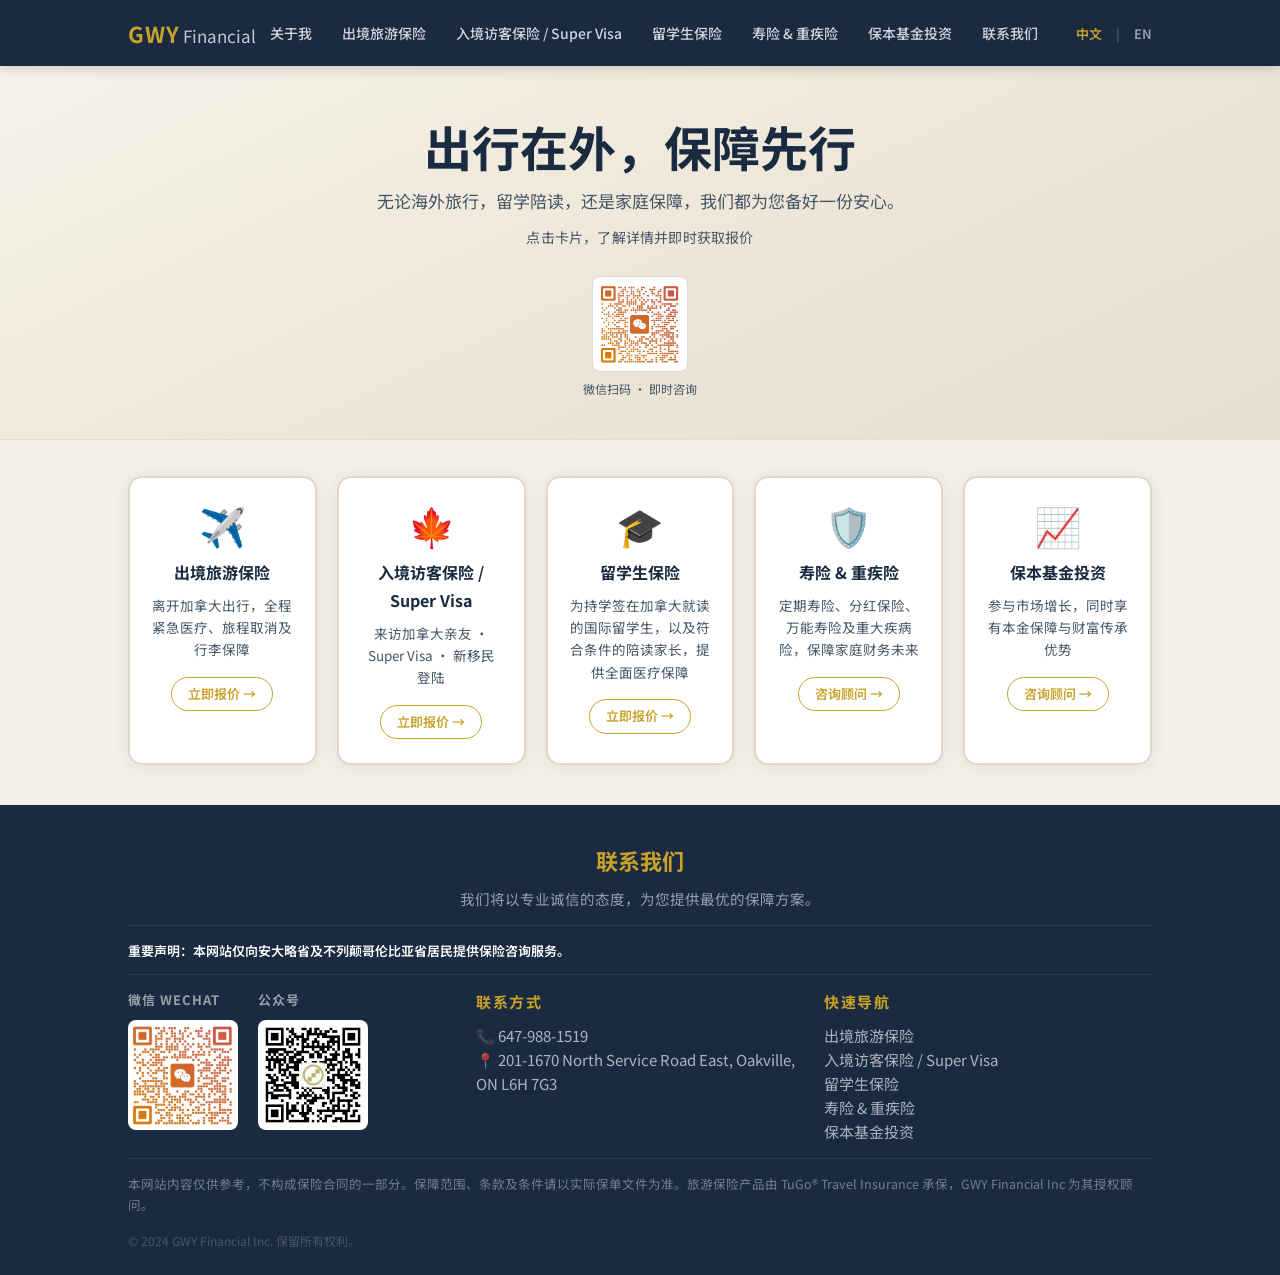
==== index.html @ 711e1bea "首屏联系区移除电话，仅保留微信二维码 Co-Authored-By: Claude Opus 4.8 <noreply@anthropic.com>" ====
<!DOCTYPE html>
<html lang="zh-CN">
<head>
  <meta charset="UTF-8" />
  <meta name="viewport" content="width=device-width, initial-scale=1.0" />
  <title>GWY Financial Inc – 旅游保险 | Travel Insurance</title>
  <meta name="description" content="GWY Financial Inc 为安省及BC省居民提供旅游保险、国际留学生保险及寿险重疾险服务。" />
  <link rel="stylesheet" href="styles.css" />
  <meta name="google-site-verification" content="Ohd4FgPdgi04OuWrJZJlTWRUyqQt8fpjwCcVAbtP_LM" />
  <!-- Open Graph / WeChat share preview -->
  <meta property="og:type" content="website" />
  <meta property="og:url" content="https://gwyfinancial.ca/" />
  <meta property="og:title" content="旅游保险快线 | GWY Financial Inc" />
  <meta property="og:description" content="出境旅游、入境访客、留学生保险、寿险重疾险及保本基金 — 专业服务安省及BC省居民" />
  <meta property="og:image" content="https://gwyfinancial.ca/og-image.png" />
  <meta property="og:image:width" content="1200" />
  <meta property="og:image:height" content="630" />
  <meta name="twitter:card" content="summary_large_image" />
  <link rel="preconnect" href="https://fonts.googleapis.com" />
  <link href="https://fonts.googleapis.com/css2?family=Noto+Sans+SC:wght@300;400;500;700&family=Inter:wght@300;400;500;600;700&display=swap" rel="stylesheet" />
</head>
<body>

<!-- ========== HEADER ========== -->
<header class="site-header">
  <div class="container header-inner">
    <a href="#top" class="logo">
      <span class="logo-gwy">GWY</span><span class="logo-fin"> Financial</span>
    </a>
    <button class="nav-toggle" aria-label="菜单" onclick="toggleNav()">&#9776;</button>
    <nav class="main-nav" id="mainNav">
      <a href="about.html" data-i18n="nav.about">关于我</a>
      <a href="#" onclick="openModal('modal-travel');return false;" data-i18n="nav.outbound">出境旅游保险</a>
      <a href="#" onclick="openModal('modal-inbound');return false;" data-i18n="nav.inbound">入境访客保险 / Super Visa</a>
      <a href="#" onclick="openModal('modal-student');return false;"  data-i18n="nav.student">留学生保险</a>
      <a href="#" onclick="openModal('modal-life');return false;"     data-i18n="nav.life">寿险 &amp; 重疾险</a>
      <a href="#" onclick="openModal('modal-gif');return false;"      data-i18n="nav.gif">保本基金投资</a>
      <a href="#contact-footer" data-i18n="nav.contact">联系我们</a>
    </nav>
    <div class="lang-toggle">
      <button id="btn-zh" class="lang-btn active" onclick="setLang('zh')">中文</button>
      <span class="lang-sep">|</span>
      <button id="btn-en" class="lang-btn"        onclick="setLang('en')">EN</button>
    </div>
  </div>
</header>

<!-- ========== HERO ========== -->
<section class="hero" id="top">
  <div class="container hero-content">
    <h1 data-i18n="hero.h1">出行在外，保障先行</h1>
    <p class="hero-sub" data-i18n="hero.sub">无论海外旅行，留学陪读，还是家庭保障，我们都为您备好一份安心。</p>
    <p class="hero-hint" data-i18n="products.sub">点击卡片，了解详情并即时获取报价</p>
    <div class="hero-contact">
      <div class="hero-qr">
        <img src="wechat-qr.png" alt="微信二维码" />
        <span class="hero-qr-cap">微信扫码 · 即时咨询</span>
      </div>
    </div>
  </div>
</section>

<!-- ========== PRODUCT CARDS ========== -->
<section class="section products-grid-section" id="products">
  <div class="container">
    <div class="product-cards-grid">

      <div class="product-tile" onclick="openModal('modal-travel'); setTab('travel','out');">
        <div class="tile-icon">✈️</div>
        <h3 data-i18n="tile.out.h">出境旅游保险</h3>
        <p data-i18n="tile.out.p">离开加拿大出行，全程紧急医疗、旅程取消及行李保障</p>
        <span class="tile-cta" data-i18n="tile.cta">立即报价 →</span>
      </div>

      <div class="product-tile" onclick="openModal('modal-inbound');">
        <div class="tile-icon">🍁</div>
        <h3 data-i18n="tile.in.h">入境访客保险 / Super Visa</h3>
        <p data-i18n="tile.in.p">来访加拿大亲友 · Super Visa · 新移民登陆</p>
        <span class="tile-cta" data-i18n="tile.cta">立即报价 →</span>
      </div>

      <div class="product-tile" onclick="openModal('modal-student'); setTab('student','sp');">
        <div class="tile-icon">🎓</div>
        <h3 data-i18n="tile.student.h">留学生保险</h3>
        <p data-i18n="tile.student.p">为持学签在加拿大就读的国际留学生，以及符合条件的陪读家长，提供全面医疗保障</p>
        <span class="tile-cta" data-i18n="tile.cta">立即报价 →</span>
      </div>

      <div class="product-tile" onclick="openModal('modal-life');">
        <div class="tile-icon">🛡️</div>
        <h3 data-i18n="tile.life.h">寿险 &amp; 重疾险</h3>
        <p data-i18n="tile.life.p">定期寿险、分红保险、万能寿险及重大疾病险，保障家庭财务未来</p>
        <span class="tile-cta" data-i18n="tile.life.cta">咨询顾问 →</span>
      </div>

      <div class="product-tile" onclick="openModal('modal-gif');">
        <div class="tile-icon">📈</div>
        <h3 data-i18n="tile.gif.h">保本基金投资</h3>
        <p data-i18n="tile.gif.p">参与市场增长，同时享有本金保障与财富传承优势</p>
        <span class="tile-cta" data-i18n="tile.life.cta">咨询顾问 →</span>
      </div>


    </div>
  </div>
</section>

<!-- ========== FOOTER ========== -->
<footer class="site-footer" id="contact-footer">
  <div class="container footer-inner">
    <div class="footer-advisor">
      <h3 data-i18n="footer.adv.h3">请联系您的顾问 | Contact Your Advisor</h3>
      <p data-i18n="footer.adv.p">我们将以专业诚信的态度，为您提供最优的保障方案。</p>
    </div>
    <p class="footer-disclaimer-highlight" data-i18n="footer.disclaimer">重要声明：本网站仅向安大略省及不列颠哥伦比亚省居民提供保险咨询服务。</p>
    <div class="footer-grid">
      <div class="footer-col">
        <div class="qr-row">
          <div class="qr-item">
            <h4 data-i18n="footer.wechat">微信 WeChat</h4>
            <img src="wechat-qr.png" alt="微信二维码" class="qr-img" />
          </div>
          <div class="qr-item">
            <h4>公众号</h4>
            <img src="official-qr.png" alt="公众号二维码" class="qr-img" />
          </div>
        </div>
      </div>
      <div class="footer-col">
        <h4 data-i18n="footer.ct.h4">联系方式</h4>
        <p>📞 <a href="tel:6479881519">647-988-1519</a></p>
        <p>📍 201-1670 North Service Road East, Oakville, ON L6H 7G3</p>
      </div>
      <div class="footer-col">
        <h4 data-i18n="footer.nav.h4">快速导航</h4>
        <p><a href="#" onclick="openModal('modal-travel');return false;" data-i18n="nav.outbound">出境旅游保险</a></p>
        <p><a href="#" onclick="openModal('modal-inbound');return false;" data-i18n="nav.inbound">入境访客保险 / Super Visa</a></p>
        <p><a href="#" onclick="openModal('modal-student');return false;" data-i18n="nav.student">留学生保险</a></p>
        <p><a href="#" onclick="openModal('modal-life');return false;" data-i18n="nav.life">寿险 &amp; 重疾险</a></p>
        <p><a href="#" onclick="openModal('modal-gif');return false;" data-i18n="tile.gif.h">保本基金投资</a></p>
      </div>
    </div>
    <div class="footer-legal">
      <p data-i18n="footer.legal"></p>
      <p style="margin-top:14px;font-size:12px;opacity:.5" data-i18n="footer.copy">© 2024 GWY Financial Inc. 保留所有权利。</p>
    </div>
  </div>
</footer>

<!-- ========================================================
     MODALS
     ======================================================== -->

<!-- MODAL OVERLAY -->
<div class="modal-overlay" id="modalOverlay" onclick="closeModal()"></div>

<!-- ── MODAL 1: 旅游保险 ── -->
<div class="modal" id="modal-travel" role="dialog" aria-modal="true">
  <div class="modal-header">
    <h2>✈️ <span data-i18n="nav.outbound">出境旅游保险</span></h2>
    <button class="modal-close" onclick="closeModal()" aria-label="关闭">✕</button>
  </div>
  <div class="modal-body">
    <p data-i18n="travel.out.p">适合居住在安省或BC省、前往海外旅行的居民，涵盖紧急医疗、旅程取消/中断、行李丢失等保障。</p>
    <ul class="feature-list">
      <li data-i18n="travel.out.f1">✅ 紧急医疗及住院保障</li>
      <li data-i18n="travel.out.f2">✅ 旅程取消 / 中断赔偿</li>
      <li data-i18n="travel.out.f3">✅ 行李及随身物品保障</li>
      <li data-i18n="travel.out.f4">✅ 24小时紧急援助热线</li>
    </ul>
    <div class="modal-cta-box">
      <a href="https://shop.tugo.com/store/EXC829" target="_blank" rel="noopener" class="btn btn-primary btn-lg" data-i18n="tugo.widget.quote">立即在线报价 / Get a Quote</a>
      <p class="cta-note" data-i18n="cta.note">由 TuGo Travel Insurance 提供 · 在线购买后，保单即时发送至您的邮箱</p>
    </div>

    <!-- Claims info -->
    <details class="modal-details">
      <summary data-i18n="claims.h3">📋 如何办理理赔</summary>
      <div class="steps">
        <div class="step"><div class="step-num">1</div><div><strong data-i18n="claims.s1.t">紧急情况先就医</strong><p data-i18n="claims.s1.p">若发生医疗紧急状况，请先就医，同时尽快拨打 TuGo 24小时援助热线。</p></div></div>
        <div class="step"><div class="step-num">2</div><div><strong data-i18n="claims.s2.t">联系 TuGo 援助热线</strong><p data-i18n="claims.s2.p">北美免费：<strong>1-800-387-4357</strong> &nbsp;|&nbsp; 国际直拨：<strong>+1-416-340-0049</strong></p></div></div>
        <div class="step"><div class="step-num">3</div><div><strong data-i18n="claims.s3.t">提交理赔申请</strong><p data-i18n="claims.s3.p">登录 <a href="https://www.tugo.com/claims" target="_blank" rel="noopener">tugo.com/claims</a> 提交理赔材料。</p></div></div>
      </div>
    </details>

    <details class="modal-details">
      <summary data-i18n="faq.h3">❓ 常见问题</summary>
      <div class="faq-list">
        <details><summary data-i18n="faq.q1">保险覆盖哪些国家/地区？</summary><p data-i18n="faq.a1"></p></details>
        <details><summary data-i18n="faq.q2">已有既往症是否可以投保？</summary><p data-i18n="faq.a2"></p></details>
        <details><summary data-i18n="faq.q3">购买后可以修改出行日期吗？</summary><p data-i18n="faq.a3"></p></details>
        <details><summary data-i18n="faq.q5">我是安省或BC省以外的省份居民，可以购买吗？</summary><p data-i18n="faq.a5"></p></details>
      </div>
    </details>
  </div>
</div>

<!-- ── MODAL 1b: 入境访客 / Super Visa ── -->
<div class="modal" id="modal-inbound" role="dialog" aria-modal="true">
  <div class="modal-header">
    <h2>🍁 <span data-i18n="modal.inbound.title">入境访客保险</span></h2>
    <button class="modal-close" onclick="closeModal()" aria-label="关闭">✕</button>
  </div>
  <div class="modal-body">
    <ul class="feature-list">
      <li data-i18n="travel.in.f1">✅ 紧急医疗及住院保障</li>
      <li data-i18n="travel.in.f2">✅ 等待期内新移民医疗保障</li>
      <li data-i18n="travel.in.f3">✅ 可按日计费，灵活选择保障天数</li>
      <li data-i18n="travel.in.f4">✅ 24小时中英文紧急援助</li>
      <li data-i18n="travel.in.f6">✅ Super Visa 保额可达 $100,000+</li>
    </ul>
    <div class="modal-cta-box">
      <a href="https://shop.tugo.com/store/EXC829" target="_blank" rel="noopener" class="btn btn-primary btn-lg" data-i18n="tugo.widget.quote">立即在线报价 / Get a Quote</a>
      <p class="cta-note" data-i18n="cta.note">由 TuGo Travel Insurance 提供 · 在线购买后，保单即时发送至您的邮箱</p>
    </div>

    <details class="modal-details">
      <summary data-i18n="claims.h3">📋 如何办理理赔</summary>
      <div class="steps">
        <div class="step"><div class="step-num">1</div><div><strong data-i18n="claims.s1.t">紧急情况先就医</strong><p data-i18n="claims.s1.p">若发生医疗紧急状况，请先就医，同时尽快拨打 TuGo 24小时援助热线。</p></div></div>
        <div class="step"><div class="step-num">2</div><div><strong data-i18n="claims.s2.t">联系 TuGo 援助热线</strong><p data-i18n="claims.s2.p">北美免费：<strong>1-800-387-4357</strong> &nbsp;|&nbsp; 国际直拨：<strong>+1-416-340-0049</strong></p></div></div>
        <div class="step"><div class="step-num">3</div><div><strong data-i18n="claims.s3.t">提交理赔申请</strong><p data-i18n="claims.s3.p">登录 <a href="https://www.tugo.com/claims" target="_blank" rel="noopener">tugo.com/claims</a> 提交理赔材料。</p></div></div>
      </div>
    </details>

    <details class="modal-details">
      <summary data-i18n="faq.h3">❓ 常见问题</summary>
      <div class="faq-list">
        <details><summary data-i18n="inbound.faq.q1">Super Visa 保险有哪些硬性要求？</summary><p data-i18n="inbound.faq.a1"></p></details>
        <details><summary data-i18n="inbound.faq.q2">Super Visa 保险可以退款吗？</summary><p data-i18n="inbound.faq.a2"></p></details>
        <details><summary data-i18n="inbound.faq.q3">父母/祖父母回国后保单还有效吗？</summary><p data-i18n="inbound.faq.a3"></p></details>
        <details><summary data-i18n="inbound.faq.q4">访客提前回国，保费能退吗？</summary><p data-i18n="inbound.faq.a4">可以申请退费。如果保障期间内没有发生任何理赔，提供回国登机牌，即可申请退还未使用天数对应的保费，扣除 $25 手续费。</p></details>
      </div>
    </details>
  </div>
</div>

<!-- ── MODAL 2: 留学生保险 ── -->
<div class="modal" id="modal-student" role="dialog" aria-modal="true">
  <div class="modal-header">
    <h2 data-i18n="student.h2">🎓 留学生 &amp; 陪读家长保险</h2>
    <button class="modal-close" onclick="closeModal()" aria-label="关闭">✕</button>
  </div>
  <div class="modal-body">
    <div class="tab-bar">
      <button class="tab-btn active" id="tab-student-sp" onclick="setTab('student','sp')">
        <span data-i18n="student.tab.s">👩‍🎓 留学生保险</span>
      </button>
      <button class="tab-btn" id="tab-student-pp" onclick="setTab('student','pp')">
        <span data-i18n="student.tab.p">👨‍👩‍👧 陪读家长保险</span>
      </button>
    </div>

    <!-- Student -->
    <div class="tab-panel" id="student-sp">
      <p data-i18n="student.s.p">专为持学签在加拿大就读的留学生设计，在省级健康保险不覆盖或等待期间提供全面医疗保障。</p>
      <ul class="feature-list">
        <li data-i18n="student.s.f1">✅ 门诊 / 住院紧急医疗</li>
        <li data-i18n="student.s.f2">✅ 处方药物保障</li>
        <li data-i18n="student.s.f3">✅ 牙科急症保障</li>
        <li data-i18n="student.s.f4">✅ 视力检查</li>
        <li data-i18n="student.s.f5">✅ 心理健康咨询</li>
        <li data-i18n="student.s.f6">✅ 紧急医疗转运及遣返</li>
      </ul>
      <div class="modal-cta-box">
        <a href="https://shop.tugo.com/store/EXC829" target="_blank" rel="noopener" class="btn btn-primary btn-lg" data-i18n="tugo.widget.quote">立即在线报价 / Get a Quote</a>
        <p class="cta-note" data-i18n="cta.note">由 TuGo Travel Insurance 提供 · 保单即时发送至邮箱</p>
      </div>
    </div>

    <!-- Parent -->
    <div class="tab-panel hidden" id="student-pp">
      <p style="font-size:14px;color:var(--text-mid);margin-bottom:16px;" data-i18n="pp.intro">留学生父母来加拿大陪读，可以作为 <strong>Family Member（家庭成员）</strong>购买 TuGo 留学生保险，享受优惠价格。需满足以下条件：</p>

      <div class="condition-list">
        <div class="condition-item">
          <div class="condition-num">1</div>
          <div>
            <strong data-i18n="pp.c1.t">留学生本人须符合 TuGo 国际学生保险资格</strong>
            <p data-i18n="pp.c1.p">在加拿大全职或兼职就读，已投保或符合投保 TuGo 留学生保险资格</p>
          </div>
        </div>
        <div class="condition-item">
          <div class="condition-num">2</div>
          <div>
            <strong data-i18n="pp.c2.t">属于留学生的直系家庭成员</strong>
            <p data-i18n="pp.c2.p">父母可作为家庭成员投保</p>
          </div>
        </div>
        <div class="condition-item">
          <div class="condition-num">3</div>
          <div>
            <strong data-i18n="pp.c3.t">与留学生在加拿大共同居住</strong>
            <p data-i18n="pp.c3.p">须与留学生居住在同一地址、保障期间相同。如仅为短期探望，建议购买入境访客保险</p>
          </div>
        </div>
        <div class="condition-item">
          <div class="condition-num">4</div>
          <div>
            <strong data-i18n="pp.c4.t">年龄须在 15天 至 59岁 之间</strong>
            <p data-i18n="pp.c4.p">60岁及以上的家长，建议购买入境访客保险</p>
          </div>
        </div>
        <div class="condition-item">
          <div class="condition-num">5</div>
          <div>
            <strong data-i18n="pp.c5.t">满足基本健康要求</strong>
            <p data-i18n="pp.c5.p">不能在医生建议不宜旅行的情况下入境；未被诊断为绝症；未接受或被建议接受姑息治疗</p>
          </div>
        </div>
      </div>

      <div class="modal-cta-box">
        <a href="https://shop.tugo.com/store/EXC829" target="_blank" rel="noopener" class="btn btn-primary btn-lg" data-i18n="tugo.widget.quote">立即在线报价 / Get a Quote</a>
        <p class="cta-note" data-i18n="cta.note">由 TuGo Travel Insurance 提供 · 在线购买后，保单即时发送至您的邮箱</p>
      </div>
    </div>

    <details class="modal-details">
      <summary data-i18n="claims.h3">📋 如何办理理赔</summary>
      <div class="steps">
        <div class="step"><div class="step-num">1</div><div><strong data-i18n="claims.s1.t">紧急情况先就医</strong><p data-i18n="claims.s1.p">若发生医疗紧急状况，请先就医，同时尽快拨打 TuGo 24小时援助热线。</p></div></div>
        <div class="step"><div class="step-num">2</div><div><strong data-i18n="claims.s2.t">联系 TuGo 援助热线</strong><p data-i18n="claims.s2.p">北美免费：<strong>1-800-387-4357</strong> &nbsp;|&nbsp; 国际直拨：<strong>+1-416-340-0049</strong></p></div></div>
        <div class="step"><div class="step-num">3</div><div><strong data-i18n="claims.s3.t">提交理赔申请</strong><p data-i18n="claims.s3.p">登录 <a href="https://www.tugo.com/claims" target="_blank" rel="noopener">tugo.com/claims</a> 提交理赔材料。</p></div></div>
      </div>
    </details>

    <details class="modal-details">
      <summary data-i18n="faq.h3">❓ 常见问题</summary>
      <div class="faq-list">
        <details><summary data-i18n="sfaq.q1">留学生是否必须购买额外医疗保险？</summary><p data-i18n="sfaq.a1"></p></details>
        <details><summary data-i18n="sfaq.q3">陪读家长回国后保单还有效吗？</summary><p data-i18n="sfaq.a3"></p></details>
        <details><summary data-i18n="sfaq.q4">保险可以中途取消并退款吗？</summary><p data-i18n="sfaq.a4"></p></details>
      </div>
    </details>
  </div>
</div>

<!-- ── MODAL 3: 寿险 & 重疾险 ── -->
<div class="modal" id="modal-life" role="dialog" aria-modal="true">
  <div class="modal-header">
    <h2 data-i18n="life.h2">🛡️ 寿险 &amp; 重疾险</h2>
    <button class="modal-close" onclick="closeModal()" aria-label="关闭">✕</button>
  </div>
  <div class="modal-body">
    <p style="margin-bottom:20px" data-i18n="life.sub">代理多家顶级保险公司，为您和家人，为企业主构建长期财务安全网。</p>

    <div class="life-cards-grid">
      <div class="life-mini-card">
        <div class="life-card-icon">🏠</div>
        <h4>🏠 Term | 定期寿险</h4>
        <p data-i18n="life.term.desc">若投保人在指定期限内（10年、20年等）身故，受益人获得免税赔偿金。</p>
        <ul style="margin-top:8px;padding-left:0;list-style:none;">
          <li data-i18n="life.term.l1">✅ 保费低，保额大</li>
          <li data-i18n="life.term.l2">✅ 投保年龄 18–85 岁，最高保障至 85 岁</li>
          <li data-i18n="life.term.l3">✅ 可在一定年限内免体检转换为终身保险</li>
          <li data-i18n="life.term.l4">ℹ️ 不适合做遗产规划工具</li>
        </ul>
      </div>
      <div class="life-mini-card">
        <div class="life-card-icon">🌱</div>
        <h4>🌱 Participating Whole Life | 分红保险</h4>
        <p data-i18n="life.par.desc">集终身保障、免税退休金和财富传承于一体，是家庭资产配置中的重要防御性资产。</p>
        <ul style="margin-top:8px;padding-left:0;list-style:none;">
          <li data-i18n="life.par.l1">✅ 免税复利稳健积累财富</li>
          <li data-i18n="life.par.l2">✅ 隔离债权人追讨</li>
          <li data-i18n="life.par.l3">✅ 免遗产认证，直接传承受益人</li>
          <li data-i18n="life.par.l5">✅ 可抵押银行贷款</li>
          <li data-i18n="life.par.l6">✅ 遗产规划的重要工具</li>
        </ul>
      </div>
      <div class="life-mini-card">
        <div class="life-card-icon">💡</div>
        <h4>💡 Universal Life | 万能寿险</h4>
        <p data-i18n="life.ul.desc">终身保险 + 投资账户，灵活调整。可在一定额度内选购保单内置的基金投资，获得长期免税增长，也可以只买保险不投资。</p>
        <ul style="margin-top:8px;padding-left:0;list-style:none;">
          <li data-i18n="life.ul.l1">✅ 终身寿险保障</li>
          <li data-i18n="life.ul.l2">✅ 保单内置基金，免税长期增长</li>
          <li data-i18n="life.ul.l4">✅ 遗产规划的重要工具</li>
        </ul>
      </div>
      <div class="life-mini-card">
        <div class="life-card-icon">❤️‍🩹</div>
        <h4>❤️‍🩹 Critical Illness | 重大疾病险</h4>
        <p data-i18n="life.ci.desc">早期赔付 + 全额赔付，为健康筑起财务防线。为癌症、中风、心脏病、心脏搭桥等 25+ 种重大疾病提供财务保障，一旦确诊即可获得免税理赔金。</p>
        <ul style="margin-top:8px;padding-left:0;list-style:none;">
          <li data-i18n="life.ci.l1">✅ 理赔金一次性免税发放，资金用途不受限制</li>
          <li data-i18n="life.ci.l2">✅ Best Doctors® 最佳医生服务，免费提供第二医学意见</li>
          <li data-i18n="life.ci.l4">✅ 可选有条件退还保费条款（ROP）</li>
        </ul>
      </div>
    </div>


    <!-- Contact Form -->
    <details class="modal-details" open>
      <summary data-i18n="form.h3">📩 留下联系方式，顾问尽快回复</summary>
      <form id="lifeForm" onsubmit="submitForm(event)" style="margin-top:16px">
        <div class="form-grid">
          <div class="form-group">
            <label data-i18n="form.name.l">姓名 <span class="req">*</span></label>
            <input type="text" name="name" required data-i18n-ph="ph.name" placeholder="您的姓名" />
          </div>
          <div class="form-group">
            <label data-i18n="form.phone.l">电话 <span class="req">*</span></label>
            <input type="tel" name="phone" required data-i18n-ph="ph.phone" placeholder="647-xxx-xxxx" />
          </div>
          <div class="form-group">
            <label data-i18n="form.email.l">电子邮箱</label>
            <input type="email" name="email" data-i18n-ph="ph.email" placeholder="your@email.com" />
          </div>
          <div class="form-group">
            <label data-i18n="form.prov.l">所在省份 <span class="req">*</span></label>
            <select name="province" required>
              <option value="" data-i18n="form.prov.ph">请选择</option>
              <option value="ON">安大略省（Ontario）</option>
              <option value="BC">不列颠哥伦比亚省（BC）</option>
            </select>
          </div>
        </div>
        <div class="form-group full-width" style="margin-bottom:16px">
          <label data-i18n="form.int.l">感兴趣的产品</label>
          <div class="checkbox-group">
            <label><input type="checkbox" name="interest" value="term-life" /><span data-i18n="form.int.1">定期寿险</span></label>
            <label><input type="checkbox" name="interest" value="par-life" /><span data-i18n="form.int.par">分红保险</span></label>
            <label><input type="checkbox" name="interest" value="whole-life" /><span data-i18n="form.int.ul">万能寿险</span></label>
            <label><input type="checkbox" name="interest" value="ci" /><span data-i18n="form.int.3">重大疾病险</span></label>
            <label><input type="checkbox" name="interest" value="other" /><span data-i18n="form.int.4">其他</span></label>
          </div>
        </div>
        <div class="form-group full-width" style="margin-bottom:16px">
          <label data-i18n="form.msg.l">留言（可选）</label>
          <textarea name="message" rows="3" placeholder="您的问题或需求..."></textarea>
        </div>
        <div class="form-group full-width" style="margin-bottom:20px">
          <label class="checkbox-label">
            <input type="checkbox" name="consent" required />
            <span data-i18n="form.consent">我同意 GWY Financial Inc 的顾问通过电话或邮件联系我，以提供保险咨询服务。</span>
          </label>
        </div>
        <button type="submit" class="btn btn-primary btn-lg" data-i18n="form.submit">提交咨询请求</button>
        <div id="formSuccess" class="form-success hidden" data-i18n="form.success"></div>
        <div id="formError" class="form-error hidden"><span data-i18n="form.error">❌ 提交失败，请直接发送邮件至</span> <a href="mailto:gwyfinancial@gmail.com">gwyfinancial@gmail.com</a></div>
      </form>
    </details>
  </div>
</div>

<!-- ── MODAL 4: 保本基金投资 ── -->
<div class="modal" id="modal-gif" role="dialog" aria-modal="true">
  <div class="modal-header">
    <h2>📈 <span data-i18n="tile.gif.h">保本基金投资</span></h2>
    <button class="modal-close" onclick="closeModal()" aria-label="关闭">✕</button>
  </div>
  <div class="modal-body">

    <!-- What is it -->
    <p style="margin-bottom:20px;font-size:14px;color:var(--text-mid)" data-i18n="gif.desc">保本基金（Segregated Fund）是由保险公司发行的投资产品，兼具基金增长潜力和本金保障功能。投资方式与互惠基金（Mutual Fund）类似，但额外增加了保险合同的保障特点。适合希望兼顾增长与保障的投资者，企业主及专业人士，重视遗产规划和财富传承的家庭。</p>

    <!-- Investment Account Types -->
    <h4 style="font-size:14px;font-weight:700;color:var(--navy);margin-bottom:14px" data-i18n="invest.section.title">投资账户选择</h4>
    <div class="invest-cards-grid" style="margin-bottom:28px">

      <div class="invest-card">
        <div class="invest-card-header tfsa">
          <span class="invest-icon">💰</span>
          <div>
            <div class="invest-acct">TFSA</div>
            <div class="invest-name" data-i18n="invest.tfsa.name">免税储蓄计划</div>
          </div>
        </div>
        <ul class="invest-list">
          <li data-i18n="invest.tfsa.l1">投资增长与取款均 <strong>免税</strong></li>
          <li data-i18n="invest.tfsa.l2">2026年累计供款上限为 $109,500</li>
          <li data-i18n="invest.tfsa.l3">适合18岁以上加拿大税务居民</li>
          <li data-i18n="invest.tfsa.l4">取款后额度次年恢复，灵活支配</li>
          <li class="no-dot" data-i18n="invest.tfsa.l5">⚠️ 取款后当年不能存回，否则有罚款</li>
        </ul>
      </div>

      <div class="invest-card">
        <div class="invest-card-header rrsp">
          <span class="invest-icon">🏖️</span>
          <div>
            <div class="invest-acct">RRSP</div>
            <div class="invest-name" data-i18n="invest.rrsp.name">注册退休储蓄计划</div>
          </div>
        </div>
        <ul class="invest-list">
          <li data-i18n="invest.rrsp.l1">供款当年 <strong>减税</strong></li>
          <li data-i18n="invest.rrsp.l2">账户内免税增长，取款时 100% 算收入</li>
          <li data-i18n="invest.rrsp.l3">供款额度为上年收入的 18%（2026年上限 $33,810）</li>
          <li data-i18n="invest.rrsp.l4">71岁前须转入RRIF或购买年金</li>
        </ul>
      </div>

      <div class="invest-card">
        <div class="invest-card-header fhsa">
          <span class="invest-icon">🏠</span>
          <div>
            <div class="invest-acct">FHSA</div>
            <div class="invest-name" data-i18n="invest.fhsa.name">首次购房储蓄计划</div>
          </div>
        </div>
        <ul class="invest-list">
          <li data-i18n="invest.fhsa.l1">供款当年 <strong>减税</strong> + 购房取款 <strong>免税</strong></li>
          <li data-i18n="invest.fhsa.l2">每年供款上限 $8,000，终身上限 $40,000</li>
          <li data-i18n="invest.fhsa.l3">仅限首次购房者开户</li>

          <li data-i18n="invest.fhsa.l5">账户最长持有年限 15 年</li>
          <li data-i18n="invest.fhsa.l6">如果一直没买房，可免税转入 RRSP</li>
        </ul>
      </div>

      <div class="invest-card">
        <div class="invest-card-header resp">
          <span class="invest-icon">🎓</span>
          <div>
            <div class="invest-acct">RESP</div>
            <div class="invest-name" data-i18n="invest.resp.name">儿童教育储蓄计划</div>
          </div>
        </div>
        <ul class="invest-list">
          <li data-i18n="invest.resp.l1">政府补贴（CESG）：每年最高 <strong>$500</strong>，终身最高 $7,200</li>
          <li data-i18n="invest.resp.l2">账户内免税增长</li>
          <li data-i18n="invest.resp.l3">用于就读大学后提款，以子女较低税率计税</li>
          <li data-i18n="invest.resp.l4">低收入家庭另可申请额外补贴 CLB</li>
        </ul>
      </div>

      <div class="invest-card">
        <div class="invest-card-header open">
          <span class="invest-icon">📊</span>
          <div>
            <div class="invest-acct" data-i18n="invest.open.acct">非注册账户</div>
            <div class="invest-name" data-i18n="invest.open.name">Open Account 投资</div>
          </div>
        </div>
        <p class="invest-desc" data-i18n="invest.open.desc">通过专业基金经理管理，投资于加拿大、美国及环球优质资本市场，涵盖大型蓝筹股、成长型企业、固定收益及多元资产类别，在享有本金保障和财富传承优势的同时，通过加拿大、美国及环球市场的多元配置，把握全球投资机会，实现长期稳健增值。</p>
      </div>

      <div class="invest-card">
        <div class="invest-card-header loan">
          <span class="invest-icon">🔑</span>
          <div>
            <div class="invest-acct" data-i18n="invest.loan.acct">贷款投资</div>
            <div class="invest-name" data-i18n="invest.loan.name">Investment Loan</div>
          </div>
        </div>
        <ul class="invest-list">
          <li data-i18n="invest.loan.l1">以借贷资金扩大投资规模，放大长期回报</li>
          <li data-i18n="invest.loan.l2">贷款利息用于投资时可 <strong>税前扣除</strong></li>
          <li data-i18n="invest.loan.l3">适合有稳定收入、风险承受能力较高的投资者</li>
          <li data-i18n="invest.loan.l4">需配合专业规划，控制下行风险</li>
        </ul>
      </div>

    </div>

    <!-- Comparison table -->
    <h4 style="font-size:14px;font-weight:700;color:var(--navy);margin-bottom:10px" data-i18n="gif.compare.title">保本基金与互惠基金的区别</h4>
    <div style="overflow-x:auto;margin-bottom:24px">
      <table class="gif-table">
        <thead>
          <tr>
            <th style="width:40%" data-i18n="gif.col.item">项目</th>
            <th style="width:35%;white-space:nowrap" data-i18n="gif.col.gif">保本基金</th>
            <th style="width:25%" data-i18n="gif.col.mf">互惠基金</th>
          </tr>
        </thead>
        <tbody>
          <tr><td data-i18n="gif.row1">专业投资管理</td><td>✅</td><td>✅</td></tr>
          <tr><td data-i18n="gif.row2">市场增长潜力</td><td>✅</td><td>✅</td></tr>
          <tr><td data-i18n="gif.row4">身故本金保障</td><td>✅</td><td>❌</td></tr>
          <tr><td data-i18n="gif.row5">指定受益人</td><td>✅</td><td>❌</td></tr>
          <tr><td data-i18n="gif.row6">免遗产认证</td><td>✅</td><td>❌</td></tr>
          <tr><td data-i18n="gif.row7">债权人保护</td><td data-i18n="gif.row7.gif">可能适用</td><td>❌</td></tr>
          <tr><td data-i18n="gif.row8">管理费用</td><td data-i18n="gif.row8.gif">较高</td><td data-i18n="gif.row8.mf">较低</td></tr>
        </tbody>
      </table>
    </div>


    <!-- Contact Form -->
    <details class="modal-details" open>
      <summary data-i18n="form.h3">📩 留下联系方式，顾问尽快回复</summary>
      <form id="gifForm" onsubmit="submitForm(event)" style="margin-top:16px">
        <div class="form-grid">
          <div class="form-group">
            <label data-i18n="form.name.l">姓名 <span class="req">*</span></label>
            <input type="text" name="name" required data-i18n-ph="ph.name" placeholder="您的姓名" />
          </div>
          <div class="form-group">
            <label data-i18n="form.phone.l">电话 <span class="req">*</span></label>
            <input type="tel" name="phone" required data-i18n-ph="ph.phone" placeholder="647-xxx-xxxx" />
          </div>
          <div class="form-group">
            <label data-i18n="form.email.l">电子邮箱</label>
            <input type="email" name="email" data-i18n-ph="ph.email" placeholder="your@email.com" />
          </div>
          <div class="form-group">
            <label data-i18n="form.prov.l">所在省份 <span class="req">*</span></label>
            <select name="province" required>
              <option value="" data-i18n="form.prov.ph">请选择</option>
              <option value="ON">安大略省（Ontario）</option>
              <option value="BC">不列颠哥伦比亚省（BC）</option>
            </select>
          </div>
        </div>
        <div class="form-group full-width" style="margin-bottom:16px">
          <label data-i18n="form.msg.l">留言（可选）</label>
          <textarea name="message" rows="3" placeholder="您的问题或需求..."></textarea>
        </div>
        <div class="form-group full-width" style="margin-bottom:20px">
          <label class="checkbox-label">
            <input type="checkbox" name="consent" required />
            <span data-i18n="form.consent">我同意 GWY Financial Inc 的顾问通过电话或邮件联系我，以提供保险咨询服务。</span>
          </label>
        </div>
        <button type="submit" class="btn btn-primary btn-lg" data-i18n="form.submit">提交咨询请求</button>
        <div id="gifFormSuccess" class="form-success hidden" data-i18n="form.success"></div>
        <div id="gifFormError" class="form-error hidden"><span data-i18n="form.error">❌ 提交失败，请直接发送邮件至</span> <a href="mailto:gwyfinancial@gmail.com">gwyfinancial@gmail.com</a></div>
      </form>
    </details>
  </div>
</div>

<script src="scripts.js"></script>
</body>
</html>
---- styles.css ----
/* =============================================
   GWY Financial – Travel Insurance Site
   Palette: warm cream bg · gold accent · navy header & footer
   ============================================= */

:root {
  --navy:        #1a2a40;
  --navy-mid:    #253650;
  --gold:        #c9a227;
  --gold-light:  #e0b93a;
  --gold-pale:   #fdf5e0;
  --cream:       #f5f0e6;
  --cream-mid:   #ede8dc;
  --cream-dark:  #e3ddd0;
  --white:       #ffffff;
  --text:        #1e2d3d;
  --text-mid:    #445566;
  --text-light:  #7a8a99;
  --border:      #ddd7cc;
  --radius:      14px;
  --radius-sm:   8px;
  --shadow:      0 2px 18px rgba(30,45,61,0.08);
  --shadow-hover:0 8px 32px rgba(30,45,61,0.14);
  --font:        'Noto Sans SC', 'Inter', sans-serif;
}

*, *::before, *::after { box-sizing: border-box; margin: 0; padding: 0; -webkit-tap-highlight-color: transparent; }
html { scroll-behavior: smooth; }
body { font-family: var(--font); color: var(--text); background: var(--cream); font-size: 16px; line-height: 1.75; }
a { color: var(--navy-mid); text-decoration: none; }
a:hover { color: var(--gold); text-decoration: none; }

/* ---- Container ---- */
.container { max-width: 1080px; margin: 0 auto; padding: 0 28px; }

/* ---- Buttons ---- */
.btn {
  display: inline-block; padding: 12px 28px;
  border-radius: 30px; font-weight: 600; font-size: 15px;
  cursor: pointer; border: 2px solid transparent;
  transition: all 0.22s; text-decoration: none; letter-spacing: 0.3px;
}
.btn-primary        { background: var(--gold-pale); color: var(--navy); border-color: var(--gold); -webkit-tap-highlight-color: transparent; }
.btn-primary:hover  { background: var(--gold-pale); border-color: var(--gold-light); }
.btn-primary:active { background: var(--gold-pale); border-color: var(--gold); outline: none; box-shadow: none; }
.btn:active { outline: none; box-shadow: none; }
.btn-primary:focus, .btn-primary:focus-visible { outline: none; box-shadow: none; }
.btn:focus, .btn:focus-visible { outline: none; box-shadow: none; }
a.btn, a.btn:visited, a.btn:active, a.btn:focus { outline: none; box-shadow: none; -webkit-tap-highlight-color: transparent; }
.btn-outline       { background: var(--white); color: var(--navy); border-color: var(--border); }
.btn-outline:hover { background: var(--cream-mid); border-color: var(--gold); }
.btn-lg { padding: 14px 36px; font-size: 16px; }

/* ---- Cards ---- */
.card {
  background: var(--white); border-radius: var(--radius);
  padding: 32px; box-shadow: var(--shadow);
  border: 1px solid var(--border);
}

/* ========== HEADER ========== */
.site-header {
  position: sticky; top: 0; z-index: 100;
  background: var(--navy);
  box-shadow: 0 2px 12px rgba(0,0,0,0.18);
}
.header-inner {
  display: flex; align-items: center; justify-content: space-between; height: 66px;
}
.logo { display: flex; align-items: baseline; gap: 3px; text-decoration: none; }
.logo-gwy  { font-size: 22px; font-weight: 700; color: var(--gold); letter-spacing: 1px; }
.logo-fin  { font-size: 17px; font-weight: 400; color: rgba(255,255,255,0.75); }

.main-nav { display: flex; gap: 2px; }
.main-nav a {
  color: rgba(255,255,255,0.80); padding: 8px 14px; border-radius: 20px;
  font-size: 14px; font-weight: 500; transition: all 0.2s; white-space: nowrap;
}
.main-nav a:hover { background: rgba(255,255,255,0.12); color: #fff; }
.main-nav a.active { background: var(--gold); color: var(--navy); font-weight: 700; }

.nav-toggle { display: none; background: none; border: none; font-size: 22px; cursor: pointer; color: #fff; }

/* ── Language toggle ── */
.lang-toggle { display: flex; align-items: center; gap: 6px; margin-left: 16px; flex-shrink: 0; }
.lang-sep    { color: rgba(255,255,255,0.3); font-size: 14px; }
.lang-btn {
  background: none; border: none; cursor: pointer;
  font-family: var(--font); font-size: 13px; font-weight: 600;
  color: rgba(255,255,255,0.55); padding: 4px 8px; border-radius: 4px;
  transition: color 0.18s;
}
.lang-btn:hover { color: #fff; }
.lang-btn.active { color: var(--gold); }

/* ========== HERO ========== */
.hero {
  background: linear-gradient(155deg, #f7f2e8 0%, #ede6d8 55%, #e6dece 100%);
  padding: 52px 0 40px; text-align: center;
  border-bottom: 1px solid var(--cream-dark);
}
.hero h1 {
  font-size: clamp(28px, 5vw, 48px); font-weight: 700;
  color: var(--navy); margin-bottom: 10px; line-height: 1.2;
}
.hero-sub {
  font-size: clamp(14px, 1.8vw, 17px); color: var(--text-mid);
  margin-bottom: 6px; max-width: 680px; margin-left: auto; margin-right: auto;
  white-space: nowrap;
}
.hero-btns { display: flex; gap: 14px; justify-content: center; flex-wrap: wrap; }
.hero-contact {
  display: flex; align-items: center; justify-content: center; gap: 22px;
  flex-wrap: wrap; margin-top: 26px;
}
.hero-call {
  display: flex; flex-direction: column; align-items: center;
  background: var(--white); border: 1.5px solid var(--gold);
  border-radius: var(--radius); padding: 14px 30px; text-decoration: none;
  box-shadow: var(--shadow); transition: box-shadow .2s, border-color .2s;
}
.hero-call:hover { box-shadow: var(--shadow-hover); border-color: var(--gold-light); }
.hero-call-label { font-size: 14px; color: var(--text-mid); margin-bottom: 3px; }
.hero-call-num { font-size: clamp(22px, 4vw, 30px); font-weight: 700; color: var(--gold); letter-spacing: 1px; }
.hero-qr { display: flex; flex-direction: column; align-items: center; gap: 6px; }
.hero-qr img {
  width: 96px; height: 96px; border-radius: var(--radius-sm);
  border: 1px solid var(--border); background: var(--white); padding: 4px;
}
.hero-qr-cap { font-size: 12px; color: var(--text-mid); }

/* ========== COMPLIANCE BANNER ========== */
.compliance-banner {
  background: var(--white);
  border-bottom: 1px solid var(--cream-dark);
  padding: 12px 0;
}
.compliance-banner p { font-size: 12.5px; color: var(--text-light); line-height: 1.6; }
.compliance-banner strong { color: var(--text-mid); }
.compliance-banner em { color: #aab0b8; }

/* ========== SECTIONS ========== */
.section     { padding: 68px 0; background: var(--cream); }
.section-alt { padding: 68px 0; background: var(--white); }

.section-header { text-align: center; margin-bottom: 44px; }
.section-header h2 {
  font-size: clamp(22px, 4vw, 34px); font-weight: 700;
  color: var(--navy); margin-bottom: 10px;
}
.section-header h2::after {
  content: ''; display: block; width: 40px; height: 3px;
  background: var(--gold); border-radius: 2px;
  margin: 10px auto 0;
}
.section-sub { font-size: 15px; color: var(--text-mid); max-width: 560px; margin: 0 auto; }

/* ========== TABS ========== */
.tab-bar { display: flex; gap: 10px; margin-bottom: 28px; flex-wrap: wrap; }
.tab-btn {
  flex: 1; min-width: 180px; background: var(--white);
  border: 1.5px solid var(--border); border-radius: var(--radius);
  padding: 16px 20px; cursor: pointer; font-family: var(--font);
  font-size: 14px; font-weight: 600; color: var(--text-mid);
  text-align: center; transition: all 0.2s; line-height: 1.5;
}
.tab-btn:hover { border-color: var(--gold); color: var(--navy); }
.tab-btn.active { border-color: var(--gold); background: var(--gold-pale); color: var(--navy); box-shadow: var(--shadow); }
.tab-btn small { font-weight: 400; font-size: 12px; display: block; color: var(--text-light); }
.tab-btn.active small { color: var(--text-mid); }

.tab-panel { animation: fadeIn 0.25s ease; }
.tab-panel.hidden { display: none; }
@keyframes fadeIn { from { opacity:0; transform:translateY(6px); } to { opacity:1; transform:none; } }

/* ========== PRODUCT INTRO ========== */
.product-intro h3 { font-size: 19px; color: var(--navy); margin-bottom: 10px; }
.product-intro > p { color: var(--text-mid); margin-bottom: 18px; }

.feature-list { list-style: none; margin-bottom: 24px; }
.feature-list li { padding: 4px 0; font-size: 14.5px; color: var(--text-mid); }

/* ========== TUGO WIDGET ========== */
.tugo-placeholder {
  background: var(--gold-pale); border: 1.5px dashed var(--gold);
  border-radius: var(--radius-sm); padding: 28px; text-align: center;
  margin-top: 20px;
}
.tugo-placeholder p { color: var(--navy); font-size: 15px; margin-bottom: 6px; }
.placeholder-note { color: var(--text-light) !important; font-size: 13px !important; font-style: italic; }

/* ========== STEPS (CLAIMS) ========== */
.claims-section h3 { font-size: 19px; color: var(--navy); margin-bottom: 22px; }
.steps { display: flex; flex-direction: column; gap: 18px; }
.step { display: flex; gap: 16px; align-items: flex-start; }
.step-num {
  flex-shrink: 0; width: 34px; height: 34px;
  background: var(--gold); color: var(--navy); border-radius: 50%;
  display: flex; align-items: center; justify-content: center;
  font-weight: 700; font-size: 14px;
}
.step strong { display: block; margin-bottom: 3px; color: var(--navy); font-size: 15px; }
.step p { color: var(--text-mid); font-size: 13.5px; margin: 0; }

/* ========== FAQ ========== */
.faq-section h3 { font-size: 19px; color: var(--navy); margin-bottom: 14px; }
.faq-list { display: flex; flex-direction: column; gap: 6px; }

details {
  background: var(--white); border: 1px solid var(--border);
  border-radius: var(--radius-sm); overflow: hidden;
}
details summary {
  padding: 15px 20px; cursor: pointer; font-weight: 600; font-size: 14.5px;
  list-style: none; display: flex; justify-content: space-between; align-items: center;
  color: var(--navy); user-select: none;
}
details summary::-webkit-details-marker { display: none; }
details summary::after { content: '+'; font-size: 18px; color: var(--gold); transition: transform 0.2s; }
details[open] summary::after { transform: rotate(45deg); }
details[open] summary { border-bottom: 1px solid var(--cream-dark); }
details p { padding: 14px 20px; color: var(--text-mid); font-size: 14px; line-height: 1.75; }

/* ========== CONTACT BOX ========== */
.contact-box h3 { font-size: 17px; color: var(--navy); margin-bottom: 16px; }
.contact-grid { display: grid; grid-template-columns: repeat(auto-fit, minmax(180px, 1fr)); gap: 16px; }
.contact-grid div { font-size: 13.5px; line-height: 1.75; }
.contact-grid strong { display: block; color: var(--navy); margin-bottom: 2px; font-size: 13px; text-transform: uppercase; letter-spacing: 0.5px; }

/* ========== PRODUCT CARDS (Life) ========== */
.product-cards { display: grid; grid-template-columns: repeat(2, 1fr); gap: 22px; }
.product-card { text-align: center; transition: box-shadow 0.2s, transform 0.2s; }
.product-card:hover { box-shadow: var(--shadow-hover); transform: translateY(-3px); }
.product-icon { font-size: 38px; margin-bottom: 12px; }
.product-card h3 { font-size: 16px; color: var(--navy); margin-bottom: 10px; }
.product-card > p { font-size: 13.5px; color: var(--text-mid); margin-bottom: 14px; }
.product-card .feature-list { text-align: left; }

/* ========== CASE STUDIES ========== */
.cases-section h3 { font-size: 22px; color: var(--navy); margin-bottom: 20px; text-align: center; }
.case-grid { display: grid; grid-template-columns: repeat(2, 1fr); gap: 20px; }
.case-card { position: relative; padding-top: 20px; }
.case-tag {
  position: absolute; top: -12px; left: 24px;
  background: var(--gold); color: var(--navy);
  font-size: 11.5px; font-weight: 700;
  padding: 3px 12px; border-radius: 20px; letter-spacing: 0.3px;
}
.case-card p { font-size: 13.5px; color: var(--text-mid); line-height: 1.75; margin-bottom: 8px; }
.case-card p strong { color: var(--text); }

/* ========== CONTACT FORM ========== */
.contact-form-section h3 { font-size: 22px; color: var(--navy); margin-bottom: 8px; }
.form-note { color: var(--text-mid); font-size: 14px; margin-bottom: 28px; }

.form-grid { display: grid; grid-template-columns: 1fr 1fr; gap: 16px; margin-bottom: 16px; }
.form-group { display: flex; flex-direction: column; gap: 6px; }
.form-group.full-width { grid-column: 1 / -1; }
.form-group label { font-size: 13px; font-weight: 600; color: var(--text-mid); text-transform: uppercase; letter-spacing: 0.4px; }
.req { color: #c0392b; }

input[type="text"], input[type="tel"], input[type="email"], select, textarea {
  width: 100%; padding: 10px 14px; border: 1.5px solid var(--border);
  border-radius: var(--radius-sm); font-family: var(--font); font-size: 15px;
  color: var(--text); background: var(--white); transition: border-color 0.2s;
}
input:focus, select:focus, textarea:focus {
  outline: none; border-color: var(--gold);
  box-shadow: 0 0 0 3px rgba(201,162,39,0.12);
}

.checkbox-group { display: flex; flex-wrap: wrap; gap: 16px; margin-top: 4px; }
.checkbox-group label, .checkbox-label {
  display: flex; align-items: center; gap: 8px;
  font-size: 14px; cursor: pointer; color: var(--text-mid);
  text-transform: none; letter-spacing: 0; font-weight: 400;
}
.checkbox-group input[type="checkbox"], .checkbox-label input { width: auto; }

.form-success { margin-top: 16px; padding: 14px 18px; background: #f0faf3; border: 1px solid #b8e0c4; border-radius: var(--radius-sm); color: #1e6b3a; font-size: 14.5px; }
.form-error   { margin-top: 16px; padding: 14px 18px; background: #fdf0ee; border: 1px solid #f0c0b8; border-radius: var(--radius-sm); color: #b03020; font-size: 14.5px; }
.hidden { display: none; }

/* ========== FOOTER ========== */
.site-footer { background: var(--navy); color: rgba(255,255,255,0.80); padding: 36px 0 24px; }

.footer-advisor {
  text-align: center; margin-bottom: 14px; padding-bottom: 14px;
  border-bottom: 1px solid rgba(255,255,255,0.10);
}
.footer-advisor h3 { font-size: 22px; color: var(--gold); margin-bottom: 6px; }
.footer-advisor p  { color: rgba(255,255,255,0.55); font-size: 14.5px; }

.footer-grid {
  display: grid; grid-template-columns: repeat(auto-fit, minmax(200px, 1fr));
  gap: 20px; margin-bottom: 24px;
}
.footer-col h4 {
  font-size: 15px; font-weight: 700; color: var(--gold);
  text-transform: uppercase; letter-spacing: 1.5px; margin-bottom: 8px;
}
.footer-compliance { font-size: 12.5px; color: rgba(255,255,255,0.5); margin-top: 6px; line-height: 1.65; }
.footer-compliance strong { color: rgba(255,255,255,0.65); }
.footer-compliance em { color: rgba(255,255,255,0.4); }
.footer-col p    { font-size: 15px; color: rgba(255,255,255,0.65); line-height: 1.6; }
.footer-col a    { color: rgba(255,255,255,0.65); }
.footer-col a:hover { color: var(--gold); }

.wechat-qr { margin-top: 4px; }
.qr-row { display: flex; gap: 20px; align-items: flex-start; }
.qr-item h4 { font-size: 13px; text-transform: uppercase; letter-spacing: 1px; color: rgba(255,255,255,0.55); margin-bottom: 8px; }
.qr-img { width: 110px; height: 110px; border-radius: 8px; display: block; }
.qr-placeholder {
  width: 150px; height: 150px; border: 1.5px dashed rgba(255,255,255,0.2);
  border-radius: var(--radius-sm); display: flex; flex-direction: column;
  align-items: center; justify-content: center; text-align: center;
  color: rgba(255,255,255,0.35); font-size: 12px; padding: 12px; line-height: 1.6;
}

.footer-legal {
  border-top: 1px solid rgba(255,255,255,0.08); padding-top: 14px;
  font-size: 12.5px; color: rgba(255,255,255,0.40); line-height: 1.75;
  margin-top: -10px;
}
.footer-disclaimer-highlight {
  font-size: 13px; font-weight: 600;
  color: #ffffff;
  margin-bottom: 14px; padding-bottom: 12px;
  border-bottom: 1px solid rgba(255,255,255,0.08);
  line-height: 1.7; text-align: left;
}
.footer-legal em  { color: rgba(255,255,255,0.30); }
.footer-legal a   { color: rgba(255,255,255,0.45); }

/* ========== RESPONSIVE ========== */
@media (max-width: 768px) {
  .nav-toggle { display: block; }
  .main-nav {
    display: none; position: absolute; top: 66px; left: 0; right: 0;
    background: var(--navy); flex-direction: column;
    padding: 10px 16px 18px; box-shadow: 0 8px 20px rgba(0,0,0,0.2);
  }
  .main-nav.open { display: flex; }
  .main-nav a { padding: 12px 16px; font-size: 16px; border-radius: var(--radius-sm); }
  .site-header { position: relative; }

  .hero { padding: 48px 0 44px; }
  .hero-btns { flex-direction: column; align-items: center; }
  .btn { width: 100%; max-width: 280px; text-align: center; }

  .form-grid { grid-template-columns: 1fr; }
  .tab-bar { flex-direction: column; }
  .tab-btn { min-width: unset; }
  .footer-grid { grid-template-columns: 1fr 1fr; }
  .product-cards, .case-grid { grid-template-columns: 1fr; }
}

@media (max-width: 480px) {
  .footer-grid { grid-template-columns: 1fr; }
  .contact-grid { grid-template-columns: 1fr; }
  .card { padding: 20px; }
  .hero h1 { font-size: 22px !important; }
  .hero-sub { white-space: normal !important; font-size: 14px; padding: 0 20px; line-height: 1.8; }
}

/* ========== PRODUCT TILES GRID ========== */
.hero-hint {
  font-size: 14px; color: var(--text-mid);
  margin-top: 10px; letter-spacing: 0.2px;
}

.products-grid-section { padding: 36px 0 40px; }
.products-grid-section h2 { text-align: center; font-size: 26px; font-weight: 700; color: var(--navy); margin-bottom: 8px; }
.products-grid-section .section-sub { text-align: center; color: var(--text-mid); font-size: 15px; margin-bottom: 36px; }

.product-cards-grid {
  display: grid;
  grid-template-columns: repeat(5, 1fr);
  gap: 20px;
}

.product-tile {
  background: var(--white);
  border-radius: var(--radius);
  padding: 28px 22px 24px;
  text-align: center;
  cursor: pointer;
  border: 2px solid var(--border);
  box-shadow: var(--shadow);
  transition: all 0.22s;
  user-select: none;
}
.product-tile:hover {
  border-color: var(--gold);
  box-shadow: var(--shadow-hover);
  transform: translateY(-3px);
}
.tile-icon { font-size: 38px; margin-bottom: 14px; line-height: 1; }
.product-tile h3 { font-size: 16px; font-weight: 700; color: var(--navy); margin-bottom: 8px; }
.product-tile p { font-size: 13.5px; color: var(--text-mid); line-height: 1.65; margin-bottom: 16px; }
.tile-cta {
  display: inline-block;
  font-size: 13px; font-weight: 600;
  color: var(--gold);
  border: 1.5px solid var(--gold);
  border-radius: 20px;
  padding: 5px 16px;
  transition: all 0.18s;
}
.product-tile:hover .tile-cta {
  background: var(--gold);
  color: var(--white);
}

/* ========== ABOUT / 个人介绍 ========== */
.about-section { background: var(--white); }
.about-grid {
  display: grid;
  grid-template-columns: 260px 1fr;
  gap: 44px;
  align-items: center;
  max-width: 960px;
  margin: 0 auto 56px;
}
.about-photo {
  width: 240px;
  height: 240px;
  border-radius: 50%;
  overflow: hidden;
  box-shadow: var(--shadow);
  background: var(--cream);
  display: flex;
  align-items: center;
  justify-content: center;
  margin: 0 auto;
}
.about-photo img { width: 100%; height: 100%; object-fit: cover; object-position: center top; display: block; }
.about-photo-ph { display: none; }
.about-photo.no-photo {
  border: 2px dashed var(--border);
  box-shadow: none;
}
.about-photo.no-photo .about-photo-ph {
  display: block;
  text-align: center;
  font-size: 13px;
  color: var(--text-mid);
  line-height: 1.8;
}
.about-eyebrow {
  display: inline-block;
  font-size: 13px; font-weight: 600;
  letter-spacing: 1px;
  color: var(--gold);
  margin-bottom: 10px;
}
.about-bio h2 { font-size: 26px; font-weight: 700; color: var(--navy); margin-bottom: 4px; }
.about-title { font-size: 14.5px; font-weight: 600; color: var(--text-mid); margin-bottom: 12px; }
.about-creds { list-style: none; padding: 0; margin: 0 0 18px; }
.about-creds li {
  font-size: 13.5px; color: var(--text); line-height: 1.5;
  padding: 2px 0;
}
.about-creds li strong { color: var(--gold); font-weight: 700; margin-right: 4px; }
.about-bio p { font-size: 14.5px; color: var(--text); line-height: 1.85; margin-bottom: 14px; }
.about-slogan {
  font-size: 17px !important; font-weight: 700;
  color: var(--navy) !important;
  letter-spacing: 1px;
  margin: 18px 0 22px !important;
}
.about-bio .btn { display: inline-block; cursor: pointer; }
.about-reveal { display: none; margin-top: 18px; }
.about-reveal.show { display: block; }
.about-phone {
  display: inline-block; font-size: 19px; font-weight: 700;
  color: var(--navy); margin-bottom: 14px;
}
.about-phone:hover { color: var(--gold); }
.about-wechat { text-align: center; width: 150px; }
.about-wechat img {
  width: 150px; height: 150px; display: block;
  border: 1px solid var(--border); border-radius: 8px;
  background: #fff; padding: 6px;
}
.about-wechat span {
  display: block; font-size: 13px; color: var(--text-mid); margin-top: 8px;
}
@media (max-width: 760px) {
  .about-wechat { margin-left: auto; margin-right: auto; }
}

/* Articles */
.about-articles { max-width: 1040px; margin: 0 auto; text-align: center; }
.about-articles h3 { font-size: 24px; font-weight: 700; color: var(--navy); margin-bottom: 8px; }
.about-articles .section-sub { color: var(--text-mid); font-size: 15px; margin-bottom: 32px; }
.article-cards-grid {
  display: grid;
  grid-template-columns: repeat(3, 1fr);
  gap: 20px;
  text-align: left;
}
.article-tile {
  background: var(--white);
  border-radius: var(--radius);
  padding: 24px 22px;
  cursor: pointer;
  border: 2px solid var(--border);
  box-shadow: var(--shadow);
  transition: all 0.22s;
}
.article-tile:hover {
  border-color: var(--gold);
  box-shadow: var(--shadow-hover);
  transform: translateY(-3px);
}
.article-tag {
  display: inline-block;
  font-size: 12px; font-weight: 600;
  color: var(--gold);
  background: var(--cream);
  border-radius: 14px;
  padding: 3px 12px;
  margin-bottom: 14px;
}
.article-tile h4 { font-size: 16.5px; font-weight: 700; color: var(--navy); margin-bottom: 10px; line-height: 1.4; }
.article-tile p { font-size: 13.5px; color: var(--text-mid); line-height: 1.65; margin-bottom: 16px; }

.article-body { padding-top: 4px; }
.article-body .article-lead {
  font-size: 15.5px; color: var(--text); line-height: 1.85;
  background: var(--cream); border-left: 3px solid var(--gold);
  border-radius: 8px; padding: 14px 16px; margin-bottom: 20px;
}
.article-body h4 {
  font-size: 16.5px; font-weight: 700; color: var(--navy);
  margin: 24px 0 10px;
}
.article-body p { font-size: 14.5px; color: var(--text); line-height: 1.85; margin-bottom: 12px; }
.article-body ul { margin: 0 0 14px; padding-left: 0; list-style: none; }
.article-body li {
  font-size: 14.5px; color: var(--text); line-height: 1.7;
  padding-left: 20px; position: relative; margin-bottom: 7px;
}
.article-body li::before {
  content: ""; position: absolute; left: 4px; top: 10px;
  width: 5px; height: 5px; border-radius: 50%; background: var(--gold);
}
.article-body strong { color: var(--navy); font-weight: 700; }
.article-body .article-disclaimer {
  font-size: 12.5px; color: var(--text-mid); line-height: 1.7;
  border-top: 1px solid var(--border); margin-top: 22px; padding-top: 14px;
}

@media (max-width: 760px) {
  .about-grid {
    grid-template-columns: 1fr;
    justify-items: center;
    text-align: center;
    gap: 26px;
  }
  .about-bio { text-align: center; }
  .article-cards-grid { grid-template-columns: 1fr; }
}

/* ========== MODAL OVERLAY & CONTAINER ========== */
.modal-overlay {
  display: none;
  position: fixed; inset: 0;
  background: rgba(15, 25, 40, 0.55);
  backdrop-filter: blur(3px);
  z-index: 900;
  animation: fadeIn 0.2s ease;
}
.modal-overlay.active { display: block; }

@keyframes fadeIn { from { opacity: 0; } to { opacity: 1; } }
@keyframes slideUp { from { opacity: 0; transform: translateY(24px); } to { opacity: 1; transform: translateY(0); } }

.modal {
  display: none;
  position: fixed;
  top: 50%; left: 50%;
  transform: translate(-50%, -48%);
  width: min(800px, 94vw);
  max-height: 88vh;
  background: var(--white);
  border-radius: 18px;
  box-shadow: 0 24px 64px rgba(15,25,40,0.22);
  z-index: 1000;
  overflow: hidden;
  flex-direction: column;
}
.modal.active {
  display: flex;
  animation: slideUp 0.24s ease;
}

.modal-header {
  display: flex;
  align-items: center;
  justify-content: space-between;
  padding: 20px 28px 16px;
  border-bottom: 1px solid var(--border);
  background: var(--navy);
  color: var(--white);
  flex-shrink: 0;
}
.modal-header h2 { font-size: 20px; font-weight: 700; color: var(--white); margin: 0; }
.modal-close {
  background: rgba(255,255,255,0.12);
  border: none;
  color: var(--white);
  font-size: 18px;
  width: 36px; height: 36px;
  border-radius: 50%;
  cursor: pointer;
  display: flex; align-items: center; justify-content: center;
  transition: background 0.18s;
}
.modal-close:hover { background: rgba(255,255,255,0.25); }

.modal-body {
  overflow-y: auto;
  padding: 24px 28px 28px;
  flex: 1;
}

/* Modal tab bar */
.modal-body .tab-bar {
  display: flex; gap: 8px;
  margin-bottom: 22px;
  padding-bottom: 0;
  border-bottom: 2px solid var(--border);
}
.modal-body .tab-btn {
  padding: 9px 20px;
  border: none; background: none;
  border-bottom: 3px solid transparent;
  margin-bottom: -2px;
  font-size: 14px; font-weight: 600;
  color: var(--text-mid);
  cursor: pointer;
  border-radius: 0;
  transition: all 0.18s;
}
.modal-body .tab-btn.active {
  color: var(--navy);
  border-bottom-color: var(--gold);
}
.modal-body .tab-btn:hover { color: var(--navy); }

/* Tab panel content */
.tab-panel.hidden { display: none; }
.tab-panel h3 { font-size: 17px; font-weight: 700; color: var(--navy); margin-bottom: 8px; }
.tab-panel > p { font-size: 14px; color: var(--text-mid); margin-bottom: 16px; line-height: 1.7; }

.feature-list { list-style: none; padding: 0; margin: 0 0 20px; display: grid; grid-template-columns: 1fr 1fr; gap: 8px 16px; }
.feature-list li { font-size: 14px; color: var(--text); line-height: 1.55; }

/* CTA box inside modal */
.modal-cta-box {
  background: var(--gold-pale);
  border: 1.5px solid var(--gold);
  border-radius: var(--radius);
  padding: 20px 24px;
  text-align: center;
  margin: 20px 0 8px;
}
.modal-cta-box p { font-size: 13px; color: var(--text-mid); margin-bottom: 12px; }
.btn-lg { padding: 14px 36px; font-size: 15px; }

.cta-note {
  font-size: 12.5px; color: var(--text-light); text-align: center; margin-top: 10px; line-height: 1.6;
}

/* Divider & secondary info sections */
.modal-details { margin-top: 24px; }
.modal-details h4 { font-size: 14px; font-weight: 700; color: var(--navy); margin: 20px 0 8px; }
.modal-details p, .modal-details li { font-size: 13.5px; color: var(--text-mid); line-height: 1.7; }
.modal-details ul { padding-left: 18px; margin: 0; }
.modal-details .step { display: flex; gap: 12px; margin-bottom: 12px; }
.modal-details .step-num {
  flex-shrink: 0; width: 26px; height: 26px;
  background: var(--navy); color: var(--white);
  border-radius: 50%; display: flex; align-items: center; justify-content: center;
  font-size: 12px; font-weight: 700;
}
.modal-details .step-body { font-size: 13.5px; color: var(--text); line-height: 1.65; }
.modal-details .step-body strong { display: block; margin-bottom: 2px; color: var(--navy); }

/* FAQ inside modal */
.faq-item { border-bottom: 1px solid var(--border); padding: 12px 0; }
.faq-item:last-child { border-bottom: none; }
.faq-q { font-size: 14px; font-weight: 600; color: var(--navy); margin-bottom: 5px; }
.faq-a { font-size: 13.5px; color: var(--text-mid); line-height: 1.7; }

/* Life mini cards */
.life-cards-grid { display: grid; grid-template-columns: 1fr 1fr; gap: 16px; margin-bottom: 20px; }
.life-mini-card {
  background: var(--cream); border-radius: var(--radius-sm);
  padding: 16px; border-left: 4px solid var(--gold);
}
.life-mini-card h4 { font-size: 14px; font-weight: 700; color: var(--navy); margin-bottom: 6px; }
.life-mini-card p { font-size: 13px; color: var(--text-mid); margin-bottom: 10px; line-height: 1.6; }
.life-mini-card ul { padding-left: 0; list-style: none; margin: 0; }
.life-mini-card li { font-size: 13px; color: var(--text); line-height: 1.55; padding: 2px 0; }

/* Condition list (陪读资格) */
.condition-list { display: flex; flex-direction: column; gap: 12px; margin-bottom: 20px; }
.condition-item { display: flex; gap: 12px; align-items: flex-start; }
.condition-num {
  flex-shrink: 0; width: 26px; height: 26px;
  background: var(--navy); color: var(--white);
  border-radius: 50%; display: flex; align-items: center; justify-content: center;
  font-size: 12px; font-weight: 700; margin-top: 2px;
}
.condition-item strong { display: block; font-size: 13.5px; color: var(--navy); margin-bottom: 3px; }
.condition-item p { font-size: 13px; color: var(--text-mid); line-height: 1.65; margin: 0; }

/* Modal details / accordion */
.modal-details {
  border-top: 1px solid var(--border);
  margin-top: 20px;
  padding-top: 4px;
}
.modal-details > summary {
  cursor: pointer; list-style: none;
  font-size: 14px; font-weight: 600; color: var(--navy);
  padding: 12px 0;
  display: flex; align-items: center; gap: 6px;
  user-select: none;
}
.modal-details > summary::after { content: ' ▾'; font-size: 12px; opacity: .6; }
.modal-details[open] > summary::after { content: ' ▴'; }
.modal-details > summary::-webkit-details-marker { display: none; }

.modal-details .steps { margin-top: 10px; }
.modal-details .step { display: flex; gap: 12px; margin-bottom: 14px; align-items: flex-start; }
.modal-details .step-num {
  flex-shrink: 0; width: 26px; height: 26px;
  background: var(--navy); color: var(--white);
  border-radius: 50%; display: flex; align-items: center; justify-content: center;
  font-size: 12px; font-weight: 700; margin-top: 2px;
}
.modal-details .step > div > strong { display: block; font-size: 13.5px; color: var(--navy); margin-bottom: 3px; }
.modal-details .step > div > p { font-size: 13px; color: var(--text-mid); line-height: 1.65; margin: 0; }

.modal-details .faq-list details { border-bottom: 1px solid var(--border); }
.modal-details .faq-list details:last-child { border-bottom: none; }
.modal-details .faq-list summary {
  cursor: pointer; list-style: none;
  font-size: 13.5px; font-weight: 600; color: var(--navy);
  padding: 10px 0; user-select: none;
}
.modal-details .faq-list summary::-webkit-details-marker { display: none; }
.modal-details .faq-list p { font-size: 13px; color: var(--text-mid); line-height: 1.7; padding: 0 0 10px 10px; }

/* ========== GIF TABLE & BENEFITS ========== */
.gif-table { width: 100%; border-collapse: collapse; font-size: 12px; table-layout: fixed; }
.gif-table th { background: var(--navy); color: var(--white); padding: 7px 6px; text-align: left; font-weight: 600; font-size: 12px; }
.gif-table th:first-child { width: 42%; }
.gif-table th:nth-child(2) { width: 33%; text-align: center; }
.gif-table th:nth-child(3) { width: 25%; text-align: center; }
.gif-table td { padding: 6px 6px; border-bottom: 1px solid var(--border); color: var(--text); word-break: keep-all; font-size: 12px; }
.gif-table td:not(:first-child) { text-align: center; font-size: 12px; white-space: nowrap; }
.gif-table tr:nth-child(even) td { background: var(--cream); }
.gif-table tr:last-child td { border-bottom: none; }

.gif-benefit { margin-bottom: 14px; }
.gif-benefit-title { font-size: 14px; font-weight: 700; color: var(--navy); margin-bottom: 4px; }
.gif-benefit p { font-size: 13.5px; color: var(--text-mid); line-height: 1.7; margin: 0; padding-left: 4px; }

/* ========== INVEST CARDS ========== */
.modal-intro { font-size: 14.5px; color: var(--text-mid); margin-bottom: 22px; line-height: 1.75; }
.invest-cards-grid { display: grid; grid-template-columns: repeat(3, 1fr); gap: 16px; margin-bottom: 28px; }
.invest-card { background: var(--white); border: 1px solid var(--border); border-radius: 10px; overflow: hidden; box-shadow: 0 2px 8px rgba(0,0,0,.06); }
.invest-card-header { display: flex; align-items: center; gap: 12px; padding: 14px 16px; color: var(--white); }
.invest-card-header.tfsa  { background: #1a6b6b; }
.invest-card-header.rrsp  { background: #1e4f8c; }
.invest-card-header.fhsa  { background: #7a3e9d; }
.invest-card-header.resp  { background: #2e7d52; }
.invest-card-header.open  { background: #b5560f; }
.invest-card-header.loan  { background: #6b2d2d; }
.invest-icon { font-size: 22px; flex-shrink: 0; }
.invest-acct { font-size: 16px; font-weight: 700; letter-spacing: .5px; }
.invest-name { font-size: 12px; opacity: .88; margin-top: 1px; }
.invest-list { list-style: none; margin: 0; padding: 14px 16px; display: flex; flex-direction: column; gap: 7px; }
.invest-list li { font-size: 13px; color: var(--text); line-height: 1.55; padding-left: 14px; position: relative; }
.invest-list li::before { content: "·"; position: absolute; left: 0; color: var(--gold); font-size: 16px; line-height: 1.3; }
.invest-list li.no-dot::before { content: none; }
.invest-list li strong { color: var(--navy); }
.invest-desc { font-size: 13px; color: var(--text); line-height: 1.75; padding: 14px 16px; margin: 0; }

/* ========== RESPONSIVE: modals & tiles ========== */
@media (max-width: 768px) {
  .product-cards-grid { grid-template-columns: 1fr; }
  .modal { width: 96vw; max-height: 92vh; top: 50%; }
  .modal-body { padding: 18px 18px 24px; }
  .feature-list { grid-template-columns: 1fr; }
  .life-cards-grid { grid-template-columns: 1fr; }
  .invest-cards-grid { grid-template-columns: 1fr; }
}
@media (max-width: 480px) {
  .product-cards-grid { grid-template-columns: 1fr; gap: 12px; }
  .product-tile { padding: 20px 14px 18px; }
  .tile-icon { font-size: 30px; }
  .product-tile h3 { font-size: 14px; }
  .modal-header { padding: 16px 18px; }
  .modal-header h2 { font-size: 17px; }
}
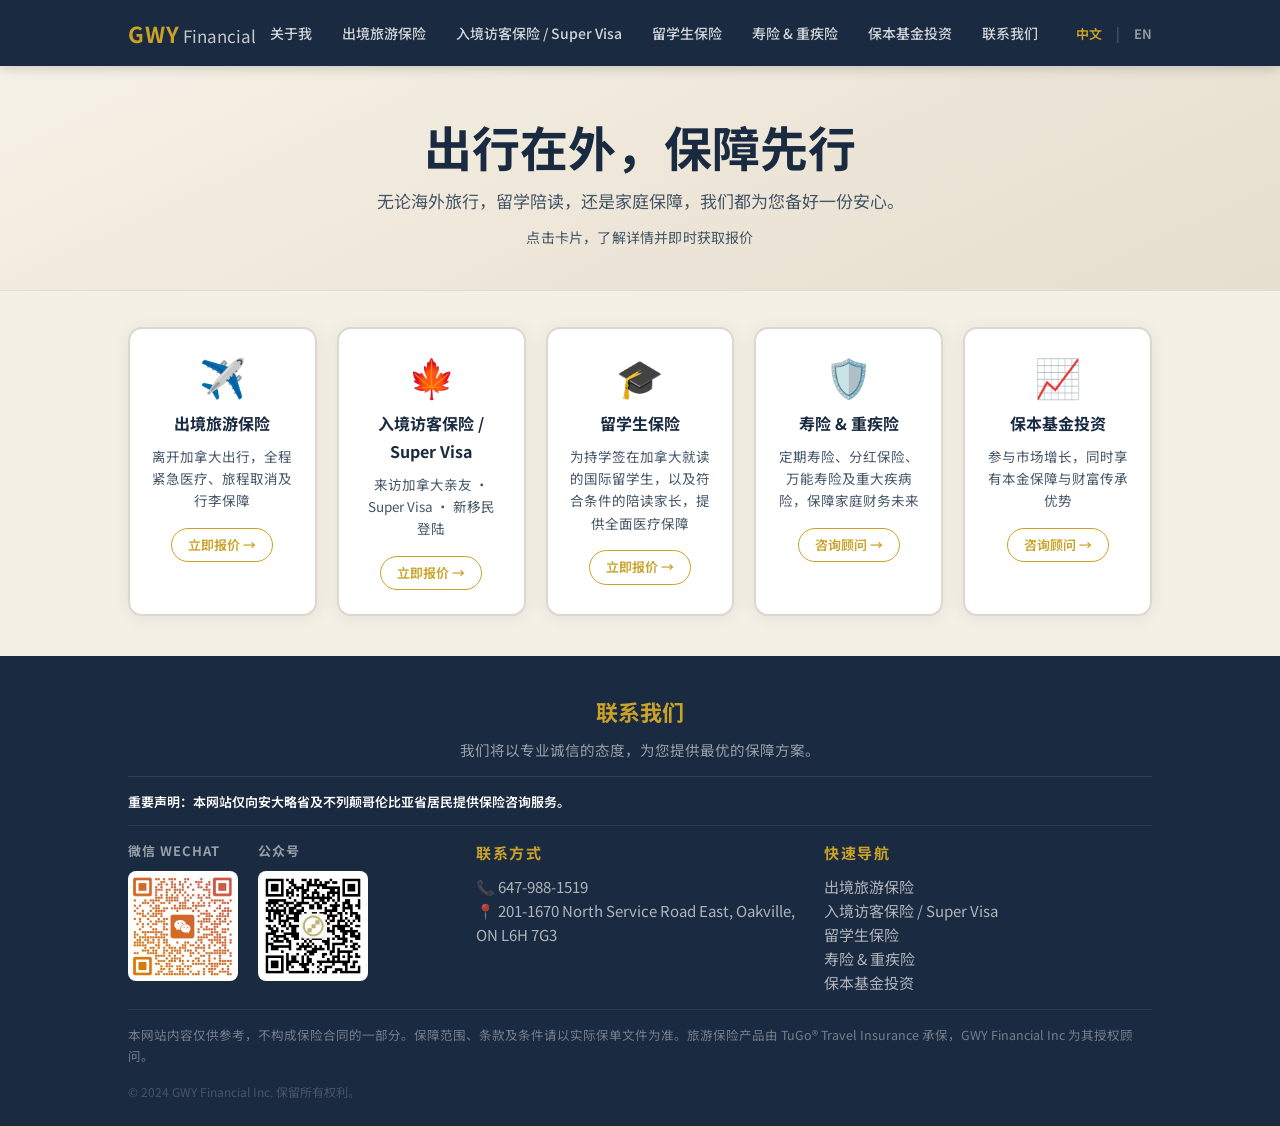
==== commit 99b956ba: "移除首屏联系区，恢复原首屏样式（根页仍为旅游保险） Co-Authored-By: Claude Opus 4.8 <noreply@anthropic.com>" ====
--- a/index.html
+++ b/index.html
@@ -51,12 +51,6 @@
     <h1 data-i18n="hero.h1">出行在外，保障先行</h1>
     <p class="hero-sub" data-i18n="hero.sub">无论海外旅行，留学陪读，还是家庭保障，我们都为您备好一份安心。</p>
     <p class="hero-hint" data-i18n="products.sub">点击卡片，了解详情并即时获取报价</p>
-    <div class="hero-contact">
-      <div class="hero-qr">
-        <img src="wechat-qr.png" alt="微信二维码" />
-        <span class="hero-qr-cap">微信扫码 · 即时咨询</span>
-      </div>
-    </div>
   </div>
 </section>
 
--- a/styles.css
+++ b/styles.css
@@ -109,25 +109,6 @@
   white-space: nowrap;
 }
 .hero-btns { display: flex; gap: 14px; justify-content: center; flex-wrap: wrap; }
-.hero-contact {
-  display: flex; align-items: center; justify-content: center; gap: 22px;
-  flex-wrap: wrap; margin-top: 26px;
-}
-.hero-call {
-  display: flex; flex-direction: column; align-items: center;
-  background: var(--white); border: 1.5px solid var(--gold);
-  border-radius: var(--radius); padding: 14px 30px; text-decoration: none;
-  box-shadow: var(--shadow); transition: box-shadow .2s, border-color .2s;
-}
-.hero-call:hover { box-shadow: var(--shadow-hover); border-color: var(--gold-light); }
-.hero-call-label { font-size: 14px; color: var(--text-mid); margin-bottom: 3px; }
-.hero-call-num { font-size: clamp(22px, 4vw, 30px); font-weight: 700; color: var(--gold); letter-spacing: 1px; }
-.hero-qr { display: flex; flex-direction: column; align-items: center; gap: 6px; }
-.hero-qr img {
-  width: 96px; height: 96px; border-radius: var(--radius-sm);
-  border: 1px solid var(--border); background: var(--white); padding: 4px;
-}
-.hero-qr-cap { font-size: 12px; color: var(--text-mid); }
 
 /* ========== COMPLIANCE BANNER ========== */
 .compliance-banner {
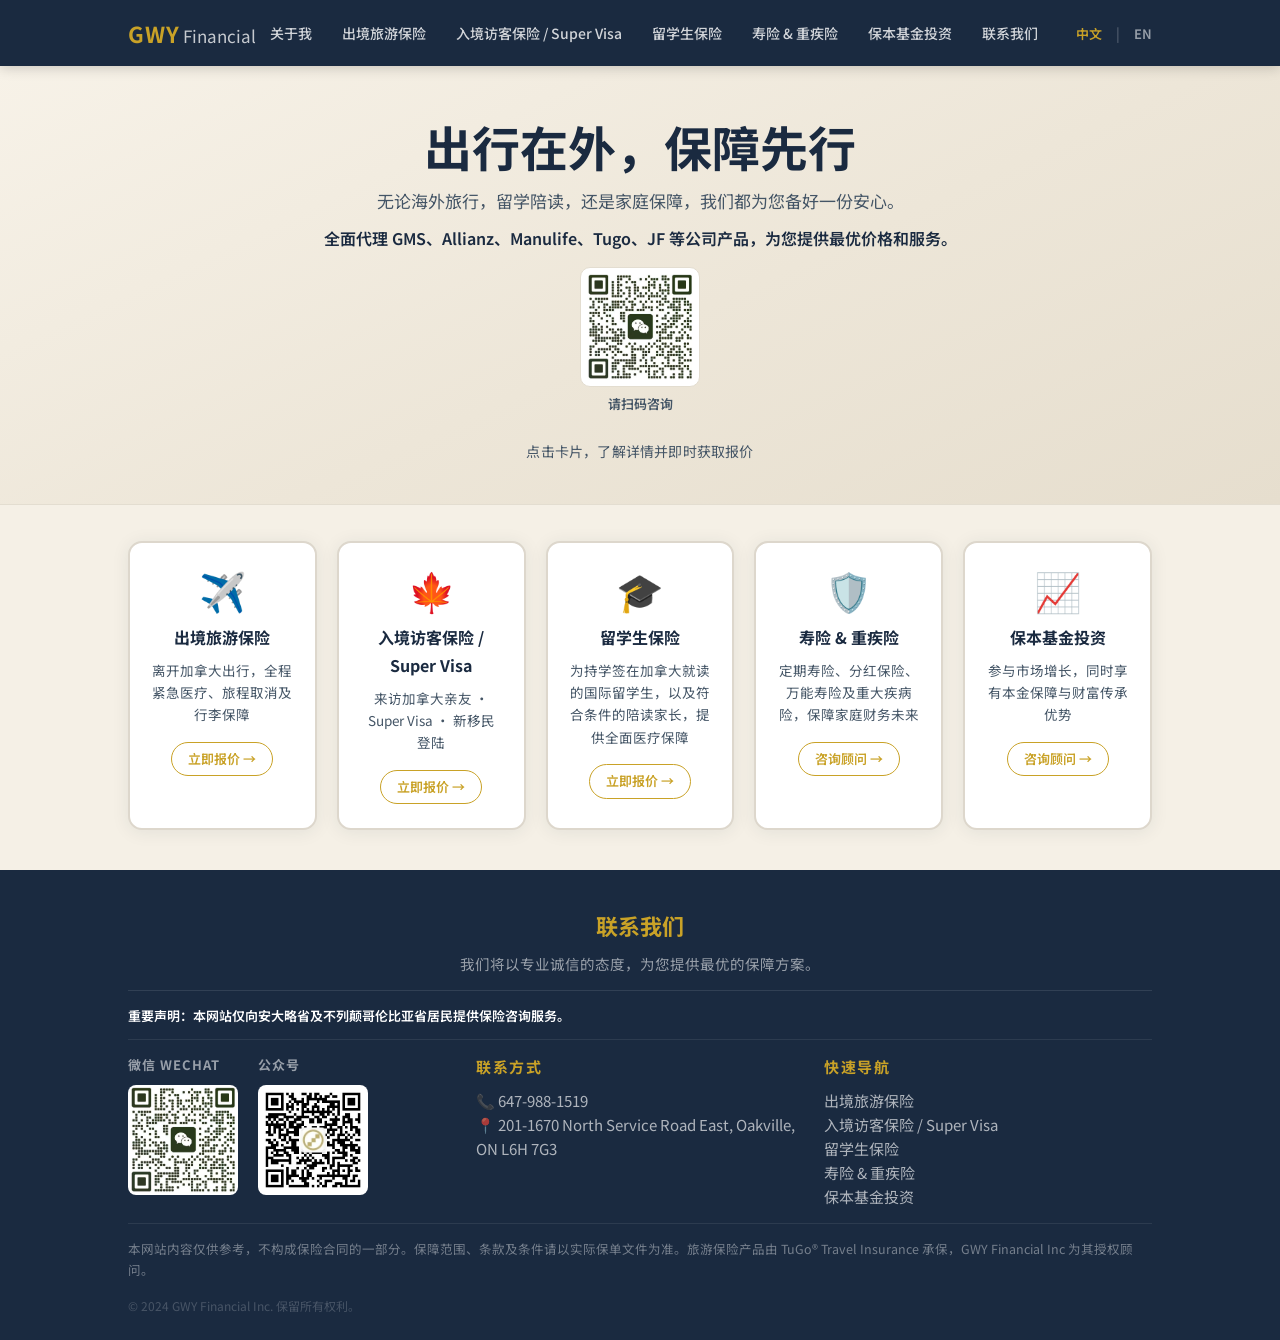
==== commit 4e81229d: "首页与页脚增加旅游保险代理说明及 Ginaw99 微信二维码 - Hero 区新增"全面代理 GMS、Allianz、Manulife、Tugo、JF 等公司产品"说明 + 扫码咨询二维码 - 中英双" ====
--- a/index.html
+++ b/index.html
@@ -50,6 +50,11 @@
   <div class="container hero-content">
     <h1 data-i18n="hero.h1">出行在外，保障先行</h1>
     <p class="hero-sub" data-i18n="hero.sub">无论海外旅行，留学陪读，还是家庭保障，我们都为您备好一份安心。</p>
+    <p class="hero-agency" data-i18n="hero.agency">全面代理 GMS、Allianz、Manulife、Tugo、JF 等公司产品，为您提供最优价格和服务。</p>
+    <div class="hero-qr-cta">
+      <img src="gina-wechat-qr.jpg" alt="扫码咨询微信二维码 Ginaw99" class="hero-qr-img" />
+      <span class="hero-qr-text" data-i18n="hero.qr">请扫码咨询</span>
+    </div>
     <p class="hero-hint" data-i18n="products.sub">点击卡片，了解详情并即时获取报价</p>
   </div>
 </section>
@@ -112,7 +117,7 @@
         <div class="qr-row">
           <div class="qr-item">
             <h4 data-i18n="footer.wechat">微信 WeChat</h4>
-            <img src="wechat-qr.png" alt="微信二维码" class="qr-img" />
+            <img src="gina-wechat-qr.jpg" alt="微信二维码 Ginaw99" class="qr-img" />
           </div>
           <div class="qr-item">
             <h4>公众号</h4>
--- a/styles.css
+++ b/styles.css
@@ -109,6 +109,19 @@
   white-space: nowrap;
 }
 .hero-btns { display: flex; gap: 14px; justify-content: center; flex-wrap: wrap; }
+.hero-agency {
+  font-size: clamp(13px, 1.6vw, 16px); color: var(--navy); font-weight: 600;
+  margin: 10px auto 14px; max-width: 700px; line-height: 1.7;
+}
+.hero-qr-cta {
+  display: inline-flex; flex-direction: column; align-items: center; gap: 6px;
+  margin-bottom: 14px;
+}
+.hero-qr-img {
+  width: 120px; height: 120px; border-radius: 10px; display: block;
+  border: 1px solid var(--cream-dark); background: var(--white); padding: 4px;
+}
+.hero-qr-text { font-size: 13px; color: var(--text-mid); font-weight: 600; }
 
 /* ========== COMPLIANCE BANNER ========== */
 .compliance-banner {
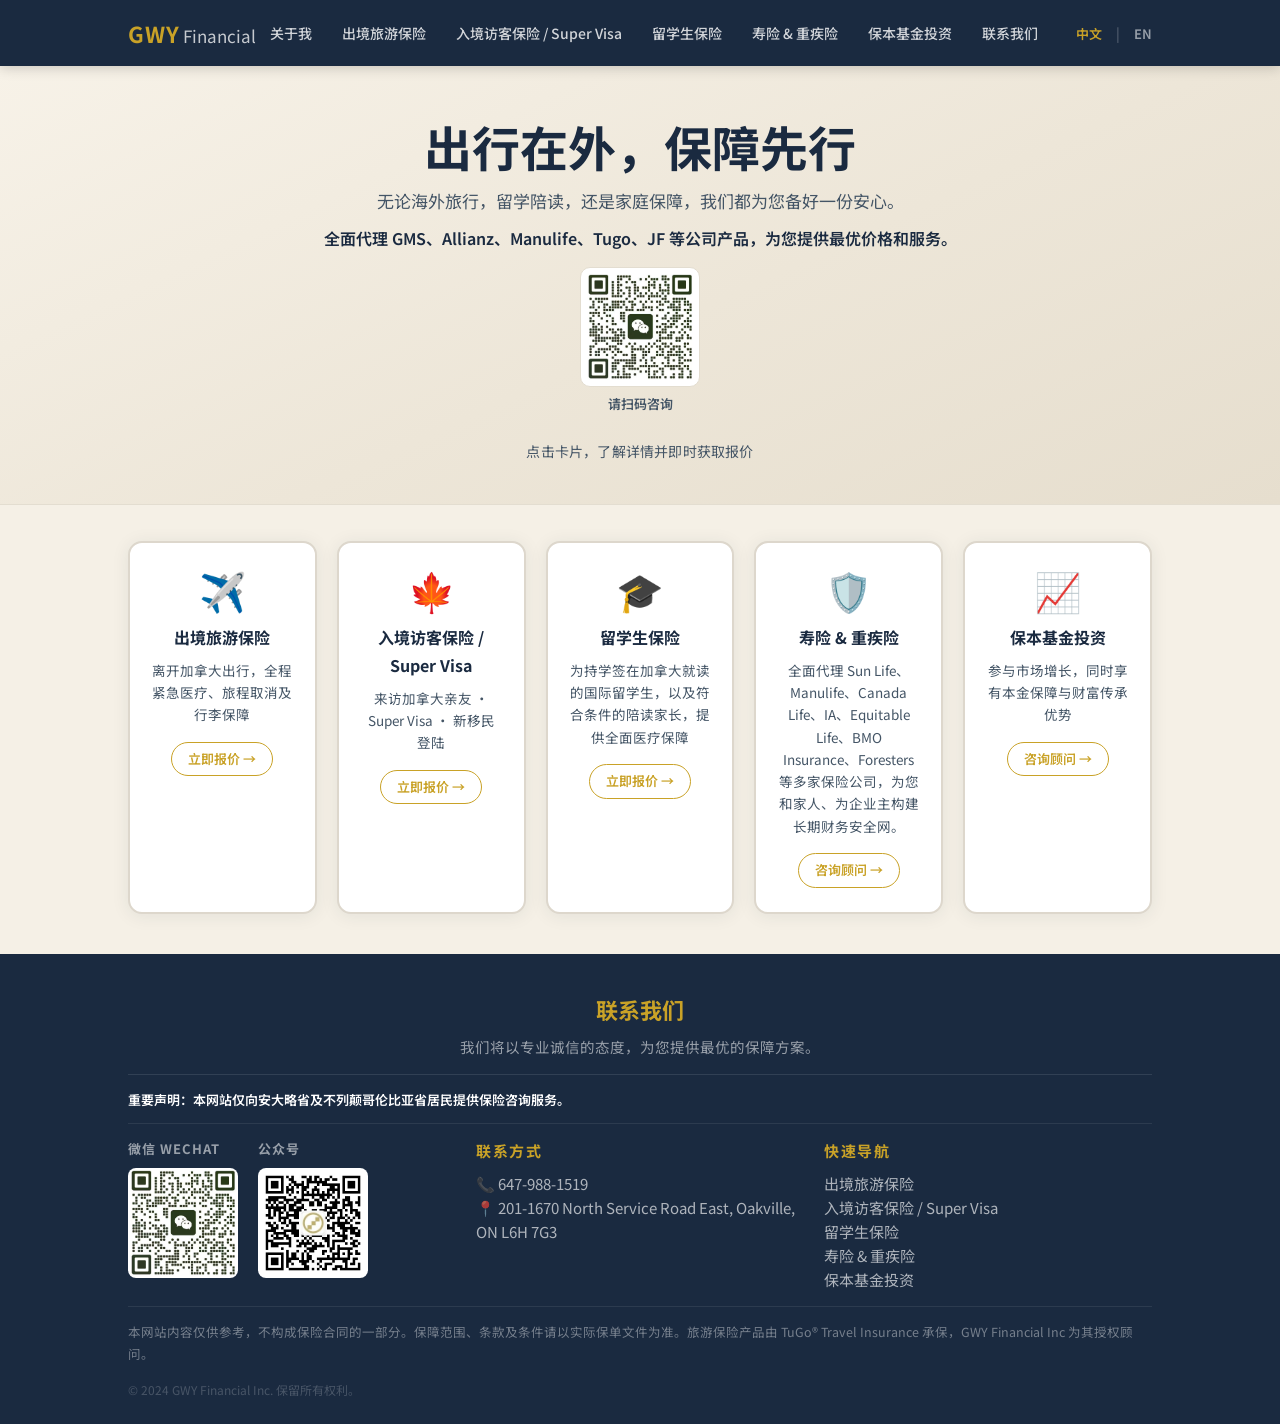
==== commit 56363522: "寿险&重疾险卡片文案改为多家保险公司全面代理说明 Co-Authored-By: Claude Opus 4.8 <noreply@anthropic.com>" ====
--- a/index.html
+++ b/index.html
@@ -88,7 +88,7 @@
       <div class="product-tile" onclick="openModal('modal-life');">
         <div class="tile-icon">🛡️</div>
         <h3 data-i18n="tile.life.h">寿险 &amp; 重疾险</h3>
-        <p data-i18n="tile.life.p">定期寿险、分红保险、万能寿险及重大疾病险，保障家庭财务未来</p>
+        <p data-i18n="tile.life.p">全面代理 Sun Life、Manulife、Canada Life、IA、Equitable Life、BMO Insurance、Foresters 等多家保险公司，为您和家人、为企业主构建长期财务安全网。</p>
         <span class="tile-cta" data-i18n="tile.life.cta">咨询顾问 →</span>
       </div>
 
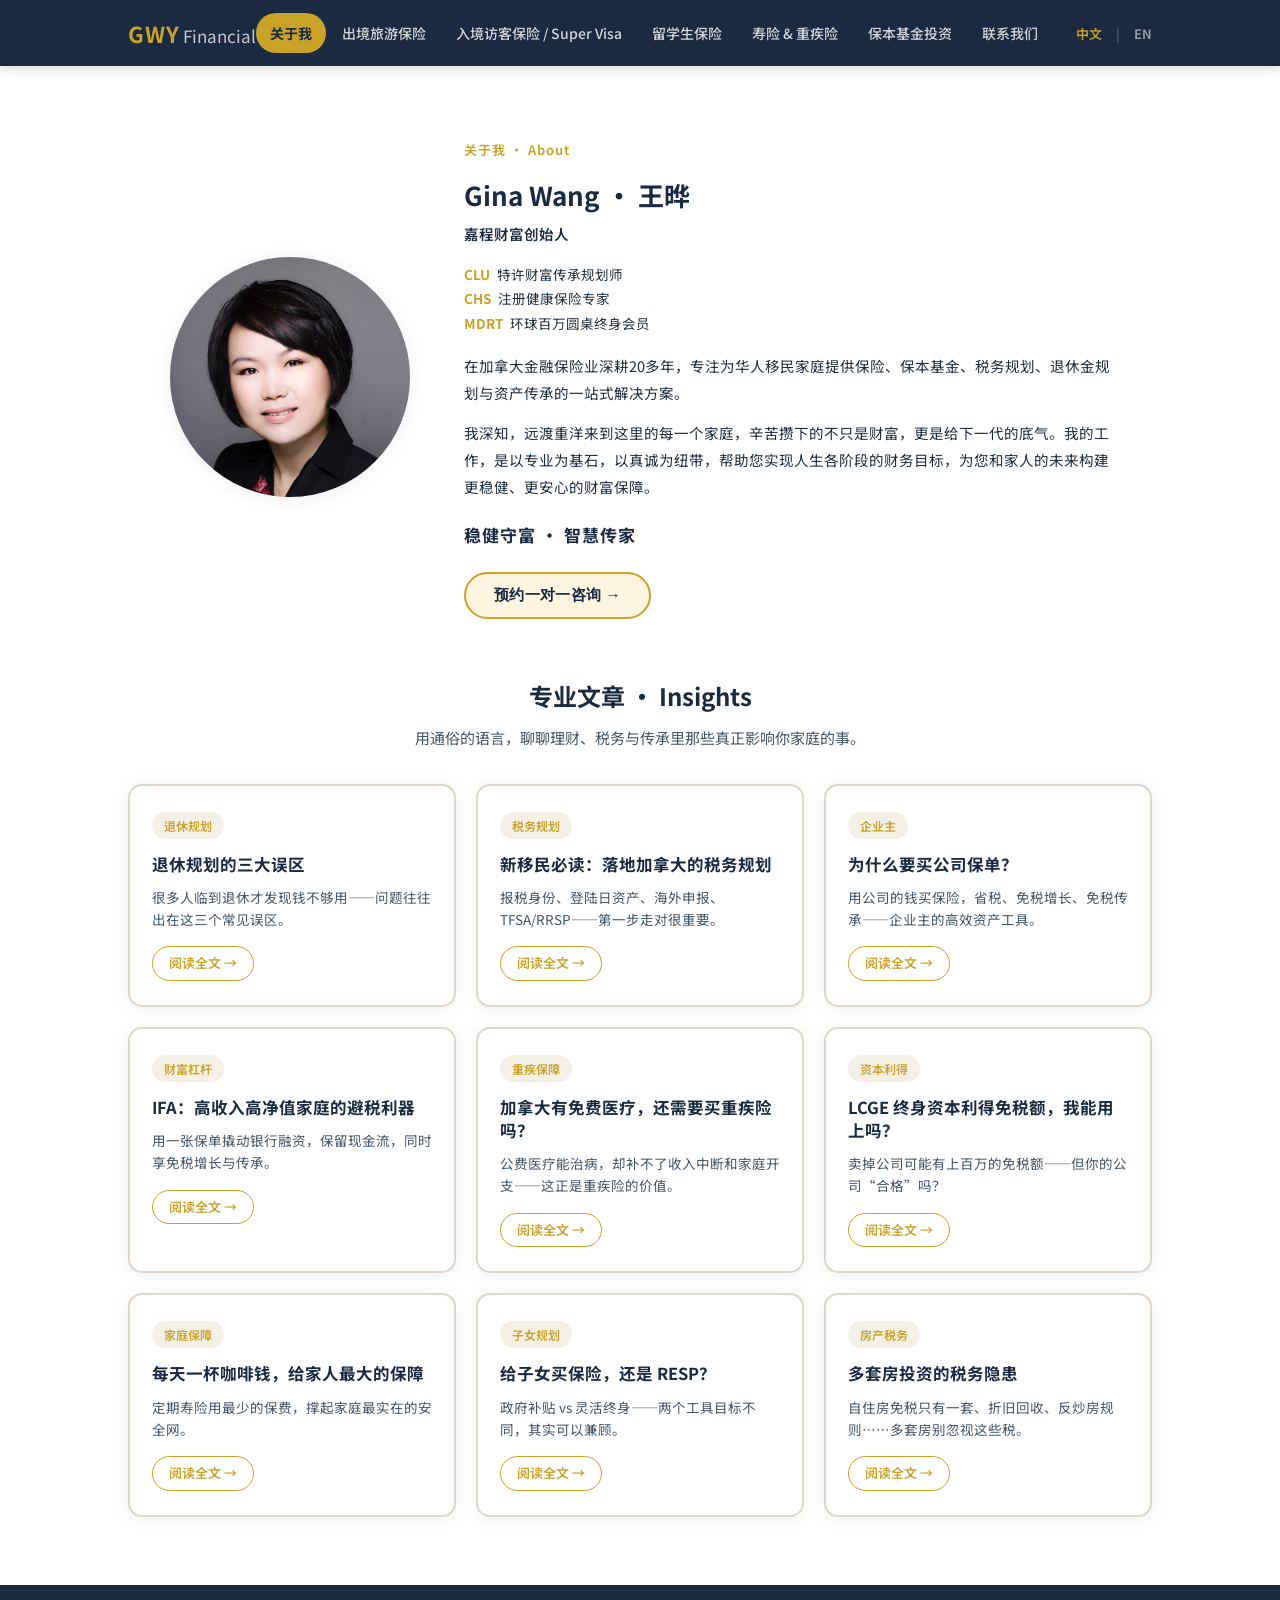
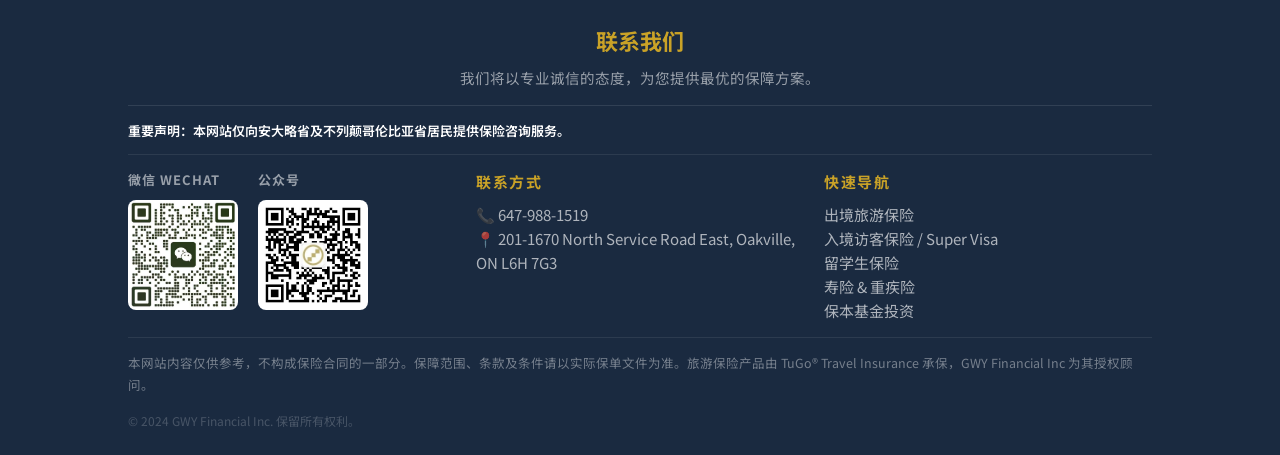
==== commit d4ccea40: "将「关于我」设为网站打开页 - about.html ↔ index.html 对调：关于我成为首页，原产品页改名 services.html - 修正双向导航/页脚链接（产品弹窗指向 service" ====
--- a/index.html
+++ b/index.html
@@ -3,19 +3,9 @@
 <head>
   <meta charset="UTF-8" />
   <meta name="viewport" content="width=device-width, initial-scale=1.0" />
-  <title>GWY Financial Inc – 旅游保险 | Travel Insurance</title>
-  <meta name="description" content="GWY Financial Inc 为安省及BC省居民提供旅游保险、国际留学生保险及寿险重疾险服务。" />
-  <link rel="stylesheet" href="styles.css" />
-  <meta name="google-site-verification" content="Ohd4FgPdgi04OuWrJZJlTWRUyqQt8fpjwCcVAbtP_LM" />
-  <!-- Open Graph / WeChat share preview -->
-  <meta property="og:type" content="website" />
-  <meta property="og:url" content="https://gwyfinancial.ca/" />
-  <meta property="og:title" content="旅游保险快线 | GWY Financial Inc" />
-  <meta property="og:description" content="出境旅游、入境访客、留学生保险、寿险重疾险及保本基金 — 专业服务安省及BC省居民" />
-  <meta property="og:image" content="https://gwyfinancial.ca/og-image.png" />
-  <meta property="og:image:width" content="1200" />
-  <meta property="og:image:height" content="630" />
-  <meta name="twitter:card" content="summary_large_image" />
+  <title>关于我 | GWY Financial Inc</title>
+  <meta name="description" content="嘉程财富 GWY Financial Inc 创始人 Gina Wang —— 为华人移民家庭提供保险理财、保本基金、税务规划、退休金规划与资产传承的一站式服务。" />
+  <link rel="stylesheet" href="styles.css?v=6" />
   <link rel="preconnect" href="https://fonts.googleapis.com" />
   <link href="https://fonts.googleapis.com/css2?family=Noto+Sans+SC:wght@300;400;500;700&family=Inter:wght@300;400;500;600;700&display=swap" rel="stylesheet" />
 </head>
@@ -24,17 +14,17 @@
 <!-- ========== HEADER ========== -->
 <header class="site-header">
   <div class="container header-inner">
-    <a href="#top" class="logo">
+    <a href="index.html" class="logo">
       <span class="logo-gwy">GWY</span><span class="logo-fin"> Financial</span>
     </a>
     <button class="nav-toggle" aria-label="菜单" onclick="toggleNav()">&#9776;</button>
     <nav class="main-nav" id="mainNav">
-      <a href="about.html" data-i18n="nav.about">关于我</a>
-      <a href="#" onclick="openModal('modal-travel');return false;" data-i18n="nav.outbound">出境旅游保险</a>
-      <a href="#" onclick="openModal('modal-inbound');return false;" data-i18n="nav.inbound">入境访客保险 / Super Visa</a>
-      <a href="#" onclick="openModal('modal-student');return false;"  data-i18n="nav.student">留学生保险</a>
-      <a href="#" onclick="openModal('modal-life');return false;"     data-i18n="nav.life">寿险 &amp; 重疾险</a>
-      <a href="#" onclick="openModal('modal-gif');return false;"      data-i18n="nav.gif">保本基金投资</a>
+      <a href="index.html" class="active" data-i18n="nav.about">关于我</a>
+      <a href="services.html#modal-travel"  data-i18n="nav.outbound">出境旅游保险</a>
+      <a href="services.html#modal-inbound" data-i18n="nav.inbound">入境访客保险 / Super Visa</a>
+      <a href="services.html#modal-student" data-i18n="nav.student">留学生保险</a>
+      <a href="services.html#modal-life"    data-i18n="nav.life">寿险 &amp; 重疾险</a>
+      <a href="services.html#modal-gif"     data-i18n="nav.gif">保本基金投资</a>
       <a href="#contact-footer" data-i18n="nav.contact">联系我们</a>
     </nav>
     <div class="lang-toggle">
@@ -45,61 +35,110 @@
   </div>
 </header>
 
-<!-- ========== HERO ========== -->
-<section class="hero" id="top">
-  <div class="container hero-content">
-    <h1 data-i18n="hero.h1">出行在外，保障先行</h1>
-    <p class="hero-sub" data-i18n="hero.sub">无论海外旅行，留学陪读，还是家庭保障，我们都为您备好一份安心。</p>
-    <p class="hero-agency" data-i18n="hero.agency">全面代理 GMS、Allianz、Manulife、Tugo、JF 等公司产品，为您提供最优价格和服务。</p>
-    <div class="hero-qr-cta">
-      <img src="gina-wechat-qr.jpg" alt="扫码咨询微信二维码 Ginaw99" class="hero-qr-img" />
-      <span class="hero-qr-text" data-i18n="hero.qr">请扫码咨询</span>
+<!-- ========== ABOUT / 个人介绍 ========== -->
+<section class="section about-section" id="about">
+  <div class="container">
+    <div class="about-grid">
+      <div class="about-photo no-photo">
+        <img src="advisor-photo.jpg" alt="顾问照片"
+             onload="this.parentNode.classList.remove('no-photo')"
+             onerror="this.remove()" />
+        <span class="about-photo-ph" data-i18n="about.photo.ph">在此放置您的照片<br/>advisor-photo.jpg</span>
+      </div>
+      <div class="about-bio">
+        <span class="about-eyebrow" data-i18n="about.eyebrow">关于我 · About</span>
+        <h2 data-i18n="about.name">Gina Wang · 王晔</h2>
+        <p class="about-title" data-i18n="about.title">嘉程财富创始人</p>
+        <ul class="about-creds">
+          <li data-i18n="about.cred1"><strong>CLU</strong> 特许财富传承规划师</li>
+          <li data-i18n="about.cred2"><strong>CHS</strong> 注册健康保险专家</li>
+          <li data-i18n="about.cred3"><strong>MDRT</strong> 环球百万圆桌终身会员</li>
+        </ul>
+        <p data-i18n="about.p1">在加拿大金融保险业深耕20多年，专注为华人移民家庭提供保险、保本基金、税务规划、退休金规划与资产传承的一站式解决方案。</p>
+        <p data-i18n="about.p2">我深知，远渡重洋来到这里的每一个家庭，辛苦攒下的不只是财富，更是给下一代的底气。我的工作，是以专业为基石，以真诚为纽带，帮助您实现人生各阶段的财务目标，为您和家人的未来构建更稳健、更安心的财富保障。</p>
+        <p class="about-slogan" data-i18n="about.slogan">稳健守富 · 智慧传家</p>
+        <div class="about-contact">
+          <button type="button" class="btn btn-primary" data-i18n="about.cta" onclick="document.getElementById('aboutReveal').classList.toggle('show')">预约一对一咨询 →</button>
+          <div class="about-reveal" id="aboutReveal">
+            <a href="tel:6479881519" class="about-phone">📞 647-988-1519</a>
+            <div class="about-wechat">
+              <img src="gina-wechat-qr.jpg" alt="微信二维码" />
+              <span data-i18n="about.wechat">微信扫码联系</span>
+            </div>
+          </div>
+        </div>
+      </div>
     </div>
-    <p class="hero-hint" data-i18n="products.sub">点击卡片，了解详情并即时获取报价</p>
-  </div>
-</section>
-
-<!-- ========== PRODUCT CARDS ========== -->
-<section class="section products-grid-section" id="products">
-  <div class="container">
-    <div class="product-cards-grid">
-
-      <div class="product-tile" onclick="openModal('modal-travel'); setTab('travel','out');">
-        <div class="tile-icon">✈️</div>
-        <h3 data-i18n="tile.out.h">出境旅游保险</h3>
-        <p data-i18n="tile.out.p">离开加拿大出行，全程紧急医疗、旅程取消及行李保障</p>
-        <span class="tile-cta" data-i18n="tile.cta">立即报价 →</span>
+
+    <div class="about-articles">
+      <h3 data-i18n="about.articles.h">专业文章 · Insights</h3>
+      <p class="section-sub" data-i18n="about.articles.sub">用通俗的语言，聊聊理财、税务与传承里那些真正影响你家庭的事。</p>
+      <div class="article-cards-grid">
+
+        <div class="article-tile" onclick="openModal('modal-art1')">
+          <div class="article-tag" data-i18n="about.art1.tag">退休规划</div>
+          <h4 data-i18n="about.art1.t">退休规划的三大误区</h4>
+          <p data-i18n="about.art1.p">很多人临到退休才发现钱不够用——问题往往出在这三个常见误区。</p>
+          <span class="tile-cta" data-i18n="about.art.cta">阅读全文 →</span>
+        </div>
+
+        <div class="article-tile" onclick="openModal('modal-art2')">
+          <div class="article-tag" data-i18n="about.art2.tag">税务规划</div>
+          <h4 data-i18n="about.art2.t">新移民必读：落地加拿大的税务规划</h4>
+          <p data-i18n="about.art2.p">报税身份、登陆日资产、海外申报、TFSA/RRSP——第一步走对很重要。</p>
+          <span class="tile-cta" data-i18n="about.art.cta">阅读全文 →</span>
+        </div>
+
+        <div class="article-tile" onclick="openModal('modal-art3')">
+          <div class="article-tag" data-i18n="about.art3.tag">企业主</div>
+          <h4 data-i18n="about.art3.t">为什么要买公司保单？</h4>
+          <p data-i18n="about.art3.p">用公司的钱买保险，省税、免税增长、免税传承——企业主的高效资产工具。</p>
+          <span class="tile-cta" data-i18n="about.art.cta">阅读全文 →</span>
+        </div>
+
+        <div class="article-tile" onclick="openModal('modal-art4')">
+          <div class="article-tag" data-i18n="about.art4.tag">财富杠杆</div>
+          <h4 data-i18n="about.art4.t">IFA：高收入高净值家庭的避税利器</h4>
+          <p data-i18n="about.art4.p">用一张保单撬动银行融资，保留现金流，同时享免税增长与传承。</p>
+          <span class="tile-cta" data-i18n="about.art.cta">阅读全文 →</span>
+        </div>
+
+        <div class="article-tile" onclick="openModal('modal-art5')">
+          <div class="article-tag" data-i18n="about.art5.tag">重疾保障</div>
+          <h4 data-i18n="about.art5.t">加拿大有免费医疗，还需要买重疾险吗？</h4>
+          <p data-i18n="about.art5.p">公费医疗能治病，却补不了收入中断和家庭开支——这正是重疾险的价值。</p>
+          <span class="tile-cta" data-i18n="about.art.cta">阅读全文 →</span>
+        </div>
+
+        <div class="article-tile" onclick="openModal('modal-art6')">
+          <div class="article-tag" data-i18n="about.art6.tag">资本利得</div>
+          <h4 data-i18n="about.art6.t">LCGE 终身资本利得免税额，我能用上吗？</h4>
+          <p data-i18n="about.art6.p">卖掉公司可能有上百万的免税额——但你的公司“合格”吗？</p>
+          <span class="tile-cta" data-i18n="about.art.cta">阅读全文 →</span>
+        </div>
+
+        <div class="article-tile" onclick="openModal('modal-art7')">
+          <div class="article-tag" data-i18n="about.art7.tag">家庭保障</div>
+          <h4 data-i18n="about.art7.t">每天一杯咖啡钱，给家人最大的保障</h4>
+          <p data-i18n="about.art7.p">定期寿险用最少的保费，撑起家庭最实在的安全网。</p>
+          <span class="tile-cta" data-i18n="about.art.cta">阅读全文 →</span>
+        </div>
+
+        <div class="article-tile" onclick="openModal('modal-art8')">
+          <div class="article-tag" data-i18n="about.art8.tag">子女规划</div>
+          <h4 data-i18n="about.art8.t">给子女买保险，还是 RESP？</h4>
+          <p data-i18n="about.art8.p">政府补贴 vs 灵活终身——两个工具目标不同，其实可以兼顾。</p>
+          <span class="tile-cta" data-i18n="about.art.cta">阅读全文 →</span>
+        </div>
+
+        <div class="article-tile" onclick="openModal('modal-art9')">
+          <div class="article-tag" data-i18n="about.art9.tag">房产税务</div>
+          <h4 data-i18n="about.art9.t">多套房投资的税务隐患</h4>
+          <p data-i18n="about.art9.p">自住房免税只有一套、折旧回收、反炒房规则……多套房别忽视这些税。</p>
+          <span class="tile-cta" data-i18n="about.art.cta">阅读全文 →</span>
+        </div>
+
       </div>
-
-      <div class="product-tile" onclick="openModal('modal-inbound');">
-        <div class="tile-icon">🍁</div>
-        <h3 data-i18n="tile.in.h">入境访客保险 / Super Visa</h3>
-        <p data-i18n="tile.in.p">来访加拿大亲友 · Super Visa · 新移民登陆</p>
-        <span class="tile-cta" data-i18n="tile.cta">立即报价 →</span>
-      </div>
-
-      <div class="product-tile" onclick="openModal('modal-student'); setTab('student','sp');">
-        <div class="tile-icon">🎓</div>
-        <h3 data-i18n="tile.student.h">留学生保险</h3>
-        <p data-i18n="tile.student.p">为持学签在加拿大就读的国际留学生，以及符合条件的陪读家长，提供全面医疗保障</p>
-        <span class="tile-cta" data-i18n="tile.cta">立即报价 →</span>
-      </div>
-
-      <div class="product-tile" onclick="openModal('modal-life');">
-        <div class="tile-icon">🛡️</div>
-        <h3 data-i18n="tile.life.h">寿险 &amp; 重疾险</h3>
-        <p data-i18n="tile.life.p">全面代理 Sun Life、Manulife、Canada Life、IA、Equitable Life、BMO Insurance、Foresters 等多家保险公司，为您和家人、为企业主构建长期财务安全网。</p>
-        <span class="tile-cta" data-i18n="tile.life.cta">咨询顾问 →</span>
-      </div>
-
-      <div class="product-tile" onclick="openModal('modal-gif');">
-        <div class="tile-icon">📈</div>
-        <h3 data-i18n="tile.gif.h">保本基金投资</h3>
-        <p data-i18n="tile.gif.p">参与市场增长，同时享有本金保障与财富传承优势</p>
-        <span class="tile-cta" data-i18n="tile.life.cta">咨询顾问 →</span>
-      </div>
-
-
     </div>
   </div>
 </section>
@@ -117,7 +156,7 @@
         <div class="qr-row">
           <div class="qr-item">
             <h4 data-i18n="footer.wechat">微信 WeChat</h4>
-            <img src="gina-wechat-qr.jpg" alt="微信二维码 Ginaw99" class="qr-img" />
+            <img src="gina-wechat-qr.jpg" alt="微信二维码" class="qr-img" />
           </div>
           <div class="qr-item">
             <h4>公众号</h4>
@@ -132,11 +171,11 @@
       </div>
       <div class="footer-col">
         <h4 data-i18n="footer.nav.h4">快速导航</h4>
-        <p><a href="#" onclick="openModal('modal-travel');return false;" data-i18n="nav.outbound">出境旅游保险</a></p>
-        <p><a href="#" onclick="openModal('modal-inbound');return false;" data-i18n="nav.inbound">入境访客保险 / Super Visa</a></p>
-        <p><a href="#" onclick="openModal('modal-student');return false;" data-i18n="nav.student">留学生保险</a></p>
-        <p><a href="#" onclick="openModal('modal-life');return false;" data-i18n="nav.life">寿险 &amp; 重疾险</a></p>
-        <p><a href="#" onclick="openModal('modal-gif');return false;" data-i18n="tile.gif.h">保本基金投资</a></p>
+        <p><a href="services.html#modal-travel"  data-i18n="nav.outbound">出境旅游保险</a></p>
+        <p><a href="services.html#modal-inbound" data-i18n="nav.inbound">入境访客保险 / Super Visa</a></p>
+        <p><a href="services.html#modal-student" data-i18n="nav.student">留学生保险</a></p>
+        <p><a href="services.html#modal-life"    data-i18n="nav.life">寿险 &amp; 重疾险</a></p>
+        <p><a href="services.html#modal-gif"     data-i18n="tile.gif.h">保本基金投资</a></p>
       </div>
     </div>
     <div class="footer-legal">
@@ -146,484 +185,333 @@
   </div>
 </footer>
 
-<!-- ========================================================
-     MODALS
-     ======================================================== -->
-
 <!-- MODAL OVERLAY -->
 <div class="modal-overlay" id="modalOverlay" onclick="closeModal()"></div>
 
-<!-- ── MODAL 1: 旅游保险 ── -->
-<div class="modal" id="modal-travel" role="dialog" aria-modal="true">
-  <div class="modal-header">
-    <h2>✈️ <span data-i18n="nav.outbound">出境旅游保险</span></h2>
-    <button class="modal-close" onclick="closeModal()" aria-label="关闭">✕</button>
-  </div>
-  <div class="modal-body">
-    <p data-i18n="travel.out.p">适合居住在安省或BC省、前往海外旅行的居民，涵盖紧急医疗、旅程取消/中断、行李丢失等保障。</p>
-    <ul class="feature-list">
-      <li data-i18n="travel.out.f1">✅ 紧急医疗及住院保障</li>
-      <li data-i18n="travel.out.f2">✅ 旅程取消 / 中断赔偿</li>
-      <li data-i18n="travel.out.f3">✅ 行李及随身物品保障</li>
-      <li data-i18n="travel.out.f4">✅ 24小时紧急援助热线</li>
-    </ul>
-    <div class="modal-cta-box">
-      <a href="https://shop.tugo.com/store/EXC829" target="_blank" rel="noopener" class="btn btn-primary btn-lg" data-i18n="tugo.widget.quote">立即在线报价 / Get a Quote</a>
-      <p class="cta-note" data-i18n="cta.note">由 TuGo Travel Insurance 提供 · 在线购买后，保单即时发送至您的邮箱</p>
-    </div>
-
-    <!-- Claims info -->
-    <details class="modal-details">
-      <summary data-i18n="claims.h3">📋 如何办理理赔</summary>
-      <div class="steps">
-        <div class="step"><div class="step-num">1</div><div><strong data-i18n="claims.s1.t">紧急情况先就医</strong><p data-i18n="claims.s1.p">若发生医疗紧急状况，请先就医，同时尽快拨打 TuGo 24小时援助热线。</p></div></div>
-        <div class="step"><div class="step-num">2</div><div><strong data-i18n="claims.s2.t">联系 TuGo 援助热线</strong><p data-i18n="claims.s2.p">北美免费：<strong>1-800-387-4357</strong> &nbsp;|&nbsp; 国际直拨：<strong>+1-416-340-0049</strong></p></div></div>
-        <div class="step"><div class="step-num">3</div><div><strong data-i18n="claims.s3.t">提交理赔申请</strong><p data-i18n="claims.s3.p">登录 <a href="https://www.tugo.com/claims" target="_blank" rel="noopener">tugo.com/claims</a> 提交理赔材料。</p></div></div>
-      </div>
-    </details>
-
-    <details class="modal-details">
-      <summary data-i18n="faq.h3">❓ 常见问题</summary>
-      <div class="faq-list">
-        <details><summary data-i18n="faq.q1">保险覆盖哪些国家/地区？</summary><p data-i18n="faq.a1"></p></details>
-        <details><summary data-i18n="faq.q2">已有既往症是否可以投保？</summary><p data-i18n="faq.a2"></p></details>
-        <details><summary data-i18n="faq.q3">购买后可以修改出行日期吗？</summary><p data-i18n="faq.a3"></p></details>
-        <details><summary data-i18n="faq.q5">我是安省或BC省以外的省份居民，可以购买吗？</summary><p data-i18n="faq.a5"></p></details>
-      </div>
-    </details>
-  </div>
-</div>
-
-<!-- ── MODAL 1b: 入境访客 / Super Visa ── -->
-<div class="modal" id="modal-inbound" role="dialog" aria-modal="true">
-  <div class="modal-header">
-    <h2>🍁 <span data-i18n="modal.inbound.title">入境访客保险</span></h2>
-    <button class="modal-close" onclick="closeModal()" aria-label="关闭">✕</button>
-  </div>
-  <div class="modal-body">
-    <ul class="feature-list">
-      <li data-i18n="travel.in.f1">✅ 紧急医疗及住院保障</li>
-      <li data-i18n="travel.in.f2">✅ 等待期内新移民医疗保障</li>
-      <li data-i18n="travel.in.f3">✅ 可按日计费，灵活选择保障天数</li>
-      <li data-i18n="travel.in.f4">✅ 24小时中英文紧急援助</li>
-      <li data-i18n="travel.in.f6">✅ Super Visa 保额可达 $100,000+</li>
-    </ul>
-    <div class="modal-cta-box">
-      <a href="https://shop.tugo.com/store/EXC829" target="_blank" rel="noopener" class="btn btn-primary btn-lg" data-i18n="tugo.widget.quote">立即在线报价 / Get a Quote</a>
-      <p class="cta-note" data-i18n="cta.note">由 TuGo Travel Insurance 提供 · 在线购买后，保单即时发送至您的邮箱</p>
-    </div>
-
-    <details class="modal-details">
-      <summary data-i18n="claims.h3">📋 如何办理理赔</summary>
-      <div class="steps">
-        <div class="step"><div class="step-num">1</div><div><strong data-i18n="claims.s1.t">紧急情况先就医</strong><p data-i18n="claims.s1.p">若发生医疗紧急状况，请先就医，同时尽快拨打 TuGo 24小时援助热线。</p></div></div>
-        <div class="step"><div class="step-num">2</div><div><strong data-i18n="claims.s2.t">联系 TuGo 援助热线</strong><p data-i18n="claims.s2.p">北美免费：<strong>1-800-387-4357</strong> &nbsp;|&nbsp; 国际直拨：<strong>+1-416-340-0049</strong></p></div></div>
-        <div class="step"><div class="step-num">3</div><div><strong data-i18n="claims.s3.t">提交理赔申请</strong><p data-i18n="claims.s3.p">登录 <a href="https://www.tugo.com/claims" target="_blank" rel="noopener">tugo.com/claims</a> 提交理赔材料。</p></div></div>
-      </div>
-    </details>
-
-    <details class="modal-details">
-      <summary data-i18n="faq.h3">❓ 常见问题</summary>
-      <div class="faq-list">
-        <details><summary data-i18n="inbound.faq.q1">Super Visa 保险有哪些硬性要求？</summary><p data-i18n="inbound.faq.a1"></p></details>
-        <details><summary data-i18n="inbound.faq.q2">Super Visa 保险可以退款吗？</summary><p data-i18n="inbound.faq.a2"></p></details>
-        <details><summary data-i18n="inbound.faq.q3">父母/祖父母回国后保单还有效吗？</summary><p data-i18n="inbound.faq.a3"></p></details>
-        <details><summary data-i18n="inbound.faq.q4">访客提前回国，保费能退吗？</summary><p data-i18n="inbound.faq.a4">可以申请退费。如果保障期间内没有发生任何理赔，提供回国登机牌，即可申请退还未使用天数对应的保费，扣除 $25 手续费。</p></details>
-      </div>
-    </details>
-  </div>
-</div>
-
-<!-- ── MODAL 2: 留学生保险 ── -->
-<div class="modal" id="modal-student" role="dialog" aria-modal="true">
-  <div class="modal-header">
-    <h2 data-i18n="student.h2">🎓 留学生 &amp; 陪读家长保险</h2>
-    <button class="modal-close" onclick="closeModal()" aria-label="关闭">✕</button>
-  </div>
-  <div class="modal-body">
-    <div class="tab-bar">
-      <button class="tab-btn active" id="tab-student-sp" onclick="setTab('student','sp')">
-        <span data-i18n="student.tab.s">👩‍🎓 留学生保险</span>
-      </button>
-      <button class="tab-btn" id="tab-student-pp" onclick="setTab('student','pp')">
-        <span data-i18n="student.tab.p">👨‍👩‍👧 陪读家长保险</span>
-      </button>
-    </div>
-
-    <!-- Student -->
-    <div class="tab-panel" id="student-sp">
-      <p data-i18n="student.s.p">专为持学签在加拿大就读的留学生设计，在省级健康保险不覆盖或等待期间提供全面医疗保障。</p>
-      <ul class="feature-list">
-        <li data-i18n="student.s.f1">✅ 门诊 / 住院紧急医疗</li>
-        <li data-i18n="student.s.f2">✅ 处方药物保障</li>
-        <li data-i18n="student.s.f3">✅ 牙科急症保障</li>
-        <li data-i18n="student.s.f4">✅ 视力检查</li>
-        <li data-i18n="student.s.f5">✅ 心理健康咨询</li>
-        <li data-i18n="student.s.f6">✅ 紧急医疗转运及遣返</li>
-      </ul>
-      <div class="modal-cta-box">
-        <a href="https://shop.tugo.com/store/EXC829" target="_blank" rel="noopener" class="btn btn-primary btn-lg" data-i18n="tugo.widget.quote">立即在线报价 / Get a Quote</a>
-        <p class="cta-note" data-i18n="cta.note">由 TuGo Travel Insurance 提供 · 保单即时发送至邮箱</p>
-      </div>
-    </div>
-
-    <!-- Parent -->
-    <div class="tab-panel hidden" id="student-pp">
-      <p style="font-size:14px;color:var(--text-mid);margin-bottom:16px;" data-i18n="pp.intro">留学生父母来加拿大陪读，可以作为 <strong>Family Member（家庭成员）</strong>购买 TuGo 留学生保险，享受优惠价格。需满足以下条件：</p>
-
-      <div class="condition-list">
-        <div class="condition-item">
-          <div class="condition-num">1</div>
-          <div>
-            <strong data-i18n="pp.c1.t">留学生本人须符合 TuGo 国际学生保险资格</strong>
-            <p data-i18n="pp.c1.p">在加拿大全职或兼职就读，已投保或符合投保 TuGo 留学生保险资格</p>
-          </div>
-        </div>
-        <div class="condition-item">
-          <div class="condition-num">2</div>
-          <div>
-            <strong data-i18n="pp.c2.t">属于留学生的直系家庭成员</strong>
-            <p data-i18n="pp.c2.p">父母可作为家庭成员投保</p>
-          </div>
-        </div>
-        <div class="condition-item">
-          <div class="condition-num">3</div>
-          <div>
-            <strong data-i18n="pp.c3.t">与留学生在加拿大共同居住</strong>
-            <p data-i18n="pp.c3.p">须与留学生居住在同一地址、保障期间相同。如仅为短期探望，建议购买入境访客保险</p>
-          </div>
-        </div>
-        <div class="condition-item">
-          <div class="condition-num">4</div>
-          <div>
-            <strong data-i18n="pp.c4.t">年龄须在 15天 至 59岁 之间</strong>
-            <p data-i18n="pp.c4.p">60岁及以上的家长，建议购买入境访客保险</p>
-          </div>
-        </div>
-        <div class="condition-item">
-          <div class="condition-num">5</div>
-          <div>
-            <strong data-i18n="pp.c5.t">满足基本健康要求</strong>
-            <p data-i18n="pp.c5.p">不能在医生建议不宜旅行的情况下入境；未被诊断为绝症；未接受或被建议接受姑息治疗</p>
-          </div>
-        </div>
-      </div>
-
-      <div class="modal-cta-box">
-        <a href="https://shop.tugo.com/store/EXC829" target="_blank" rel="noopener" class="btn btn-primary btn-lg" data-i18n="tugo.widget.quote">立即在线报价 / Get a Quote</a>
-        <p class="cta-note" data-i18n="cta.note">由 TuGo Travel Insurance 提供 · 在线购买后，保单即时发送至您的邮箱</p>
-      </div>
-    </div>
-
-    <details class="modal-details">
-      <summary data-i18n="claims.h3">📋 如何办理理赔</summary>
-      <div class="steps">
-        <div class="step"><div class="step-num">1</div><div><strong data-i18n="claims.s1.t">紧急情况先就医</strong><p data-i18n="claims.s1.p">若发生医疗紧急状况，请先就医，同时尽快拨打 TuGo 24小时援助热线。</p></div></div>
-        <div class="step"><div class="step-num">2</div><div><strong data-i18n="claims.s2.t">联系 TuGo 援助热线</strong><p data-i18n="claims.s2.p">北美免费：<strong>1-800-387-4357</strong> &nbsp;|&nbsp; 国际直拨：<strong>+1-416-340-0049</strong></p></div></div>
-        <div class="step"><div class="step-num">3</div><div><strong data-i18n="claims.s3.t">提交理赔申请</strong><p data-i18n="claims.s3.p">登录 <a href="https://www.tugo.com/claims" target="_blank" rel="noopener">tugo.com/claims</a> 提交理赔材料。</p></div></div>
-      </div>
-    </details>
-
-    <details class="modal-details">
-      <summary data-i18n="faq.h3">❓ 常见问题</summary>
-      <div class="faq-list">
-        <details><summary data-i18n="sfaq.q1">留学生是否必须购买额外医疗保险？</summary><p data-i18n="sfaq.a1"></p></details>
-        <details><summary data-i18n="sfaq.q3">陪读家长回国后保单还有效吗？</summary><p data-i18n="sfaq.a3"></p></details>
-        <details><summary data-i18n="sfaq.q4">保险可以中途取消并退款吗？</summary><p data-i18n="sfaq.a4"></p></details>
-      </div>
-    </details>
-  </div>
-</div>
-
-<!-- ── MODAL 3: 寿险 & 重疾险 ── -->
-<div class="modal" id="modal-life" role="dialog" aria-modal="true">
-  <div class="modal-header">
-    <h2 data-i18n="life.h2">🛡️ 寿险 &amp; 重疾险</h2>
-    <button class="modal-close" onclick="closeModal()" aria-label="关闭">✕</button>
-  </div>
-  <div class="modal-body">
-    <p style="margin-bottom:20px" data-i18n="life.sub">代理多家顶级保险公司，为您和家人，为企业主构建长期财务安全网。</p>
-
-    <div class="life-cards-grid">
-      <div class="life-mini-card">
-        <div class="life-card-icon">🏠</div>
-        <h4>🏠 Term | 定期寿险</h4>
-        <p data-i18n="life.term.desc">若投保人在指定期限内（10年、20年等）身故，受益人获得免税赔偿金。</p>
-        <ul style="margin-top:8px;padding-left:0;list-style:none;">
-          <li data-i18n="life.term.l1">✅ 保费低，保额大</li>
-          <li data-i18n="life.term.l2">✅ 投保年龄 18–85 岁，最高保障至 85 岁</li>
-          <li data-i18n="life.term.l3">✅ 可在一定年限内免体检转换为终身保险</li>
-          <li data-i18n="life.term.l4">ℹ️ 不适合做遗产规划工具</li>
-        </ul>
-      </div>
-      <div class="life-mini-card">
-        <div class="life-card-icon">🌱</div>
-        <h4>🌱 Participating Whole Life | 分红保险</h4>
-        <p data-i18n="life.par.desc">集终身保障、免税退休金和财富传承于一体，是家庭资产配置中的重要防御性资产。</p>
-        <ul style="margin-top:8px;padding-left:0;list-style:none;">
-          <li data-i18n="life.par.l1">✅ 免税复利稳健积累财富</li>
-          <li data-i18n="life.par.l2">✅ 隔离债权人追讨</li>
-          <li data-i18n="life.par.l3">✅ 免遗产认证，直接传承受益人</li>
-          <li data-i18n="life.par.l5">✅ 可抵押银行贷款</li>
-          <li data-i18n="life.par.l6">✅ 遗产规划的重要工具</li>
-        </ul>
-      </div>
-      <div class="life-mini-card">
-        <div class="life-card-icon">💡</div>
-        <h4>💡 Universal Life | 万能寿险</h4>
-        <p data-i18n="life.ul.desc">终身保险 + 投资账户，灵活调整。可在一定额度内选购保单内置的基金投资，获得长期免税增长，也可以只买保险不投资。</p>
-        <ul style="margin-top:8px;padding-left:0;list-style:none;">
-          <li data-i18n="life.ul.l1">✅ 终身寿险保障</li>
-          <li data-i18n="life.ul.l2">✅ 保单内置基金，免税长期增长</li>
-          <li data-i18n="life.ul.l4">✅ 遗产规划的重要工具</li>
-        </ul>
-      </div>
-      <div class="life-mini-card">
-        <div class="life-card-icon">❤️‍🩹</div>
-        <h4>❤️‍🩹 Critical Illness | 重大疾病险</h4>
-        <p data-i18n="life.ci.desc">早期赔付 + 全额赔付，为健康筑起财务防线。为癌症、中风、心脏病、心脏搭桥等 25+ 种重大疾病提供财务保障，一旦确诊即可获得免税理赔金。</p>
-        <ul style="margin-top:8px;padding-left:0;list-style:none;">
-          <li data-i18n="life.ci.l1">✅ 理赔金一次性免税发放，资金用途不受限制</li>
-          <li data-i18n="life.ci.l2">✅ Best Doctors® 最佳医生服务，免费提供第二医学意见</li>
-          <li data-i18n="life.ci.l4">✅ 可选有条件退还保费条款（ROP）</li>
-        </ul>
-      </div>
-    </div>
-
-
-    <!-- Contact Form -->
-    <details class="modal-details" open>
-      <summary data-i18n="form.h3">📩 留下联系方式，顾问尽快回复</summary>
-      <form id="lifeForm" onsubmit="submitForm(event)" style="margin-top:16px">
-        <div class="form-grid">
-          <div class="form-group">
-            <label data-i18n="form.name.l">姓名 <span class="req">*</span></label>
-            <input type="text" name="name" required data-i18n-ph="ph.name" placeholder="您的姓名" />
-          </div>
-          <div class="form-group">
-            <label data-i18n="form.phone.l">电话 <span class="req">*</span></label>
-            <input type="tel" name="phone" required data-i18n-ph="ph.phone" placeholder="647-xxx-xxxx" />
-          </div>
-          <div class="form-group">
-            <label data-i18n="form.email.l">电子邮箱</label>
-            <input type="email" name="email" data-i18n-ph="ph.email" placeholder="your@email.com" />
-          </div>
-          <div class="form-group">
-            <label data-i18n="form.prov.l">所在省份 <span class="req">*</span></label>
-            <select name="province" required>
-              <option value="" data-i18n="form.prov.ph">请选择</option>
-              <option value="ON">安大略省（Ontario）</option>
-              <option value="BC">不列颠哥伦比亚省（BC）</option>
-            </select>
-          </div>
-        </div>
-        <div class="form-group full-width" style="margin-bottom:16px">
-          <label data-i18n="form.int.l">感兴趣的产品</label>
-          <div class="checkbox-group">
-            <label><input type="checkbox" name="interest" value="term-life" /><span data-i18n="form.int.1">定期寿险</span></label>
-            <label><input type="checkbox" name="interest" value="par-life" /><span data-i18n="form.int.par">分红保险</span></label>
-            <label><input type="checkbox" name="interest" value="whole-life" /><span data-i18n="form.int.ul">万能寿险</span></label>
-            <label><input type="checkbox" name="interest" value="ci" /><span data-i18n="form.int.3">重大疾病险</span></label>
-            <label><input type="checkbox" name="interest" value="other" /><span data-i18n="form.int.4">其他</span></label>
-          </div>
-        </div>
-        <div class="form-group full-width" style="margin-bottom:16px">
-          <label data-i18n="form.msg.l">留言（可选）</label>
-          <textarea name="message" rows="3" placeholder="您的问题或需求..."></textarea>
-        </div>
-        <div class="form-group full-width" style="margin-bottom:20px">
-          <label class="checkbox-label">
-            <input type="checkbox" name="consent" required />
-            <span data-i18n="form.consent">我同意 GWY Financial Inc 的顾问通过电话或邮件联系我，以提供保险咨询服务。</span>
-          </label>
-        </div>
-        <button type="submit" class="btn btn-primary btn-lg" data-i18n="form.submit">提交咨询请求</button>
-        <div id="formSuccess" class="form-success hidden" data-i18n="form.success"></div>
-        <div id="formError" class="form-error hidden"><span data-i18n="form.error">❌ 提交失败，请直接发送邮件至</span> <a href="mailto:gwyfinancial@gmail.com">gwyfinancial@gmail.com</a></div>
-      </form>
-    </details>
-  </div>
-</div>
-
-<!-- ── MODAL 4: 保本基金投资 ── -->
-<div class="modal" id="modal-gif" role="dialog" aria-modal="true">
-  <div class="modal-header">
-    <h2>📈 <span data-i18n="tile.gif.h">保本基金投资</span></h2>
-    <button class="modal-close" onclick="closeModal()" aria-label="关闭">✕</button>
-  </div>
-  <div class="modal-body">
-
-    <!-- What is it -->
-    <p style="margin-bottom:20px;font-size:14px;color:var(--text-mid)" data-i18n="gif.desc">保本基金（Segregated Fund）是由保险公司发行的投资产品，兼具基金增长潜力和本金保障功能。投资方式与互惠基金（Mutual Fund）类似，但额外增加了保险合同的保障特点。适合希望兼顾增长与保障的投资者，企业主及专业人士，重视遗产规划和财富传承的家庭。</p>
-
-    <!-- Investment Account Types -->
-    <h4 style="font-size:14px;font-weight:700;color:var(--navy);margin-bottom:14px" data-i18n="invest.section.title">投资账户选择</h4>
-    <div class="invest-cards-grid" style="margin-bottom:28px">
-
-      <div class="invest-card">
-        <div class="invest-card-header tfsa">
-          <span class="invest-icon">💰</span>
-          <div>
-            <div class="invest-acct">TFSA</div>
-            <div class="invest-name" data-i18n="invest.tfsa.name">免税储蓄计划</div>
-          </div>
-        </div>
-        <ul class="invest-list">
-          <li data-i18n="invest.tfsa.l1">投资增长与取款均 <strong>免税</strong></li>
-          <li data-i18n="invest.tfsa.l2">2026年累计供款上限为 $109,500</li>
-          <li data-i18n="invest.tfsa.l3">适合18岁以上加拿大税务居民</li>
-          <li data-i18n="invest.tfsa.l4">取款后额度次年恢复，灵活支配</li>
-          <li class="no-dot" data-i18n="invest.tfsa.l5">⚠️ 取款后当年不能存回，否则有罚款</li>
-        </ul>
-      </div>
-
-      <div class="invest-card">
-        <div class="invest-card-header rrsp">
-          <span class="invest-icon">🏖️</span>
-          <div>
-            <div class="invest-acct">RRSP</div>
-            <div class="invest-name" data-i18n="invest.rrsp.name">注册退休储蓄计划</div>
-          </div>
-        </div>
-        <ul class="invest-list">
-          <li data-i18n="invest.rrsp.l1">供款当年 <strong>减税</strong></li>
-          <li data-i18n="invest.rrsp.l2">账户内免税增长，取款时 100% 算收入</li>
-          <li data-i18n="invest.rrsp.l3">供款额度为上年收入的 18%（2026年上限 $33,810）</li>
-          <li data-i18n="invest.rrsp.l4">71岁前须转入RRIF或购买年金</li>
-        </ul>
-      </div>
-
-      <div class="invest-card">
-        <div class="invest-card-header fhsa">
-          <span class="invest-icon">🏠</span>
-          <div>
-            <div class="invest-acct">FHSA</div>
-            <div class="invest-name" data-i18n="invest.fhsa.name">首次购房储蓄计划</div>
-          </div>
-        </div>
-        <ul class="invest-list">
-          <li data-i18n="invest.fhsa.l1">供款当年 <strong>减税</strong> + 购房取款 <strong>免税</strong></li>
-          <li data-i18n="invest.fhsa.l2">每年供款上限 $8,000，终身上限 $40,000</li>
-          <li data-i18n="invest.fhsa.l3">仅限首次购房者开户</li>
-
-          <li data-i18n="invest.fhsa.l5">账户最长持有年限 15 年</li>
-          <li data-i18n="invest.fhsa.l6">如果一直没买房，可免税转入 RRSP</li>
-        </ul>
-      </div>
-
-      <div class="invest-card">
-        <div class="invest-card-header resp">
-          <span class="invest-icon">🎓</span>
-          <div>
-            <div class="invest-acct">RESP</div>
-            <div class="invest-name" data-i18n="invest.resp.name">儿童教育储蓄计划</div>
-          </div>
-        </div>
-        <ul class="invest-list">
-          <li data-i18n="invest.resp.l1">政府补贴（CESG）：每年最高 <strong>$500</strong>，终身最高 $7,200</li>
-          <li data-i18n="invest.resp.l2">账户内免税增长</li>
-          <li data-i18n="invest.resp.l3">用于就读大学后提款，以子女较低税率计税</li>
-          <li data-i18n="invest.resp.l4">低收入家庭另可申请额外补贴 CLB</li>
-        </ul>
-      </div>
-
-      <div class="invest-card">
-        <div class="invest-card-header open">
-          <span class="invest-icon">📊</span>
-          <div>
-            <div class="invest-acct" data-i18n="invest.open.acct">非注册账户</div>
-            <div class="invest-name" data-i18n="invest.open.name">Open Account 投资</div>
-          </div>
-        </div>
-        <p class="invest-desc" data-i18n="invest.open.desc">通过专业基金经理管理，投资于加拿大、美国及环球优质资本市场，涵盖大型蓝筹股、成长型企业、固定收益及多元资产类别，在享有本金保障和财富传承优势的同时，通过加拿大、美国及环球市场的多元配置，把握全球投资机会，实现长期稳健增值。</p>
-      </div>
-
-      <div class="invest-card">
-        <div class="invest-card-header loan">
-          <span class="invest-icon">🔑</span>
-          <div>
-            <div class="invest-acct" data-i18n="invest.loan.acct">贷款投资</div>
-            <div class="invest-name" data-i18n="invest.loan.name">Investment Loan</div>
-          </div>
-        </div>
-        <ul class="invest-list">
-          <li data-i18n="invest.loan.l1">以借贷资金扩大投资规模，放大长期回报</li>
-          <li data-i18n="invest.loan.l2">贷款利息用于投资时可 <strong>税前扣除</strong></li>
-          <li data-i18n="invest.loan.l3">适合有稳定收入、风险承受能力较高的投资者</li>
-          <li data-i18n="invest.loan.l4">需配合专业规划，控制下行风险</li>
-        </ul>
-      </div>
-
-    </div>
-
-    <!-- Comparison table -->
-    <h4 style="font-size:14px;font-weight:700;color:var(--navy);margin-bottom:10px" data-i18n="gif.compare.title">保本基金与互惠基金的区别</h4>
-    <div style="overflow-x:auto;margin-bottom:24px">
-      <table class="gif-table">
-        <thead>
-          <tr>
-            <th style="width:40%" data-i18n="gif.col.item">项目</th>
-            <th style="width:35%;white-space:nowrap" data-i18n="gif.col.gif">保本基金</th>
-            <th style="width:25%" data-i18n="gif.col.mf">互惠基金</th>
-          </tr>
-        </thead>
-        <tbody>
-          <tr><td data-i18n="gif.row1">专业投资管理</td><td>✅</td><td>✅</td></tr>
-          <tr><td data-i18n="gif.row2">市场增长潜力</td><td>✅</td><td>✅</td></tr>
-          <tr><td data-i18n="gif.row4">身故本金保障</td><td>✅</td><td>❌</td></tr>
-          <tr><td data-i18n="gif.row5">指定受益人</td><td>✅</td><td>❌</td></tr>
-          <tr><td data-i18n="gif.row6">免遗产认证</td><td>✅</td><td>❌</td></tr>
-          <tr><td data-i18n="gif.row7">债权人保护</td><td data-i18n="gif.row7.gif">可能适用</td><td>❌</td></tr>
-          <tr><td data-i18n="gif.row8">管理费用</td><td data-i18n="gif.row8.gif">较高</td><td data-i18n="gif.row8.mf">较低</td></tr>
-        </tbody>
-      </table>
-    </div>
-
-
-    <!-- Contact Form -->
-    <details class="modal-details" open>
-      <summary data-i18n="form.h3">📩 留下联系方式，顾问尽快回复</summary>
-      <form id="gifForm" onsubmit="submitForm(event)" style="margin-top:16px">
-        <div class="form-grid">
-          <div class="form-group">
-            <label data-i18n="form.name.l">姓名 <span class="req">*</span></label>
-            <input type="text" name="name" required data-i18n-ph="ph.name" placeholder="您的姓名" />
-          </div>
-          <div class="form-group">
-            <label data-i18n="form.phone.l">电话 <span class="req">*</span></label>
-            <input type="tel" name="phone" required data-i18n-ph="ph.phone" placeholder="647-xxx-xxxx" />
-          </div>
-          <div class="form-group">
-            <label data-i18n="form.email.l">电子邮箱</label>
-            <input type="email" name="email" data-i18n-ph="ph.email" placeholder="your@email.com" />
-          </div>
-          <div class="form-group">
-            <label data-i18n="form.prov.l">所在省份 <span class="req">*</span></label>
-            <select name="province" required>
-              <option value="" data-i18n="form.prov.ph">请选择</option>
-              <option value="ON">安大略省（Ontario）</option>
-              <option value="BC">不列颠哥伦比亚省（BC）</option>
-            </select>
-          </div>
-        </div>
-        <div class="form-group full-width" style="margin-bottom:16px">
-          <label data-i18n="form.msg.l">留言（可选）</label>
-          <textarea name="message" rows="3" placeholder="您的问题或需求..."></textarea>
-        </div>
-        <div class="form-group full-width" style="margin-bottom:20px">
-          <label class="checkbox-label">
-            <input type="checkbox" name="consent" required />
-            <span data-i18n="form.consent">我同意 GWY Financial Inc 的顾问通过电话或邮件联系我，以提供保险咨询服务。</span>
-          </label>
-        </div>
-        <button type="submit" class="btn btn-primary btn-lg" data-i18n="form.submit">提交咨询请求</button>
-        <div id="gifFormSuccess" class="form-success hidden" data-i18n="form.success"></div>
-        <div id="gifFormError" class="form-error hidden"><span data-i18n="form.error">❌ 提交失败，请直接发送邮件至</span> <a href="mailto:gwyfinancial@gmail.com">gwyfinancial@gmail.com</a></div>
-      </form>
-    </details>
-  </div>
-</div>
-
-<script src="scripts.js"></script>
+<!-- ── ARTICLE MODALS ── -->
+<div class="modal" id="modal-art1" role="dialog" aria-modal="true">
+  <div class="modal-header">
+    <h2 data-i18n="about.art1.t">退休规划的三大误区</h2>
+    <button class="modal-close" onclick="closeModal()" aria-label="关闭">✕</button>
+  </div>
+  <div class="modal-body article-body">
+    <p class="article-lead">退休规划，不是退休前才该做的事。下面这三个误区，几乎每个家庭都踩过——越早避开，退休生活越从容。</p>
+
+    <h4>误区一：靠政府福利就够养老</h4>
+    <p>很多人以为有 CPP（养老金）和 OAS（老年金）就能安心退休。事实上，这两项加起来通常只能替代退休前收入的 <strong>30%–40%</strong>，远不足以维持原有的生活水平。</p>
+    <p>更要注意 OAS 的“回拨”（Clawback）：当你的退休净收入超过约 $90,000，OAS 就会被逐步扣减，收入越高，能拿到的越少。</p>
+
+    <h4>误区二：RRSP 存得越多越好</h4>
+    <p>RRSP 是“延税”，不是“免税”。供款时能减税，但退休提取时 <strong>100% 计为收入</strong>，可能把你推到更高税阶，甚至触发 OAS 回拨。</p>
+    <ul>
+      <li>聪明的做法是 <strong>RRSP / TFSA / 非注册账户</strong> 三者搭配；</li>
+      <li>让未来的提取在不同税务“口袋”之间灵活调配，整体税负更低。</li>
+    </ul>
+
+    <h4>误区三：退休了就该把钱全放进 GIC / 现金</h4>
+    <p>退休后你可能还要再花 25–30 年，通胀会持续侵蚀购买力。完全保守反而带来“长寿风险”——钱比人先花完。适度的稳健增长，依然必要。</p>
+
+    <h4>解决方案：两个免税退休金工具</h4>
+    <p>避开误区之后，这两个工具特别适合用来打造退休后的“免税现金流”：</p>
+    <ul>
+      <li><strong>TFSA（免税储蓄账户）</strong>：账户内投资的增长与取款<strong>全程免税</strong>；退休后提取不计为应税收入，既不会推高税阶，也不触发 OAS 回拨——是退休现金流里最灵活的“免税口袋”。</li>
+      <li><strong>分红储蓄保险（参与型分红保险）</strong>：保单现金价值长期<strong>免税复利</strong>增长；退休后可通过保单贷款 / 提取，获得稳定的“免税”补充收入，而不增加应税收入；同时还附带终身寿险保障与财富传承功能，一举多得。</li>
+    </ul>
+    <p>一句话：想退休后“少缴税、多到手”，<strong>TFSA</strong> 与<strong>分红储蓄保险</strong>是打造免税退休金的两大利器。</p>
+
+    <p class="article-disclaimer">※ 本文仅作一般信息参考，不构成具体的税务、法律或投资建议。请结合自身情况咨询专业顾问。</p>
+  </div>
+</div>
+
+<div class="modal" id="modal-art2" role="dialog" aria-modal="true">
+  <div class="modal-header">
+    <h2 data-i18n="about.art2.t">新移民必读：落地加拿大的税务规划</h2>
+    <button class="modal-close" onclick="closeModal()" aria-label="关闭">✕</button>
+  </div>
+  <div class="modal-body article-body">
+    <p class="article-lead">从登陆加拿大那一刻起，你就可能成为“全球征税”的税务居民。落地前后做对几件事，能为未来省下一大笔税。</p>
+
+    <h4>1. 你是“税务居民”吗？</h4>
+    <p>加拿大对税务居民按<strong>全球收入</strong>征税——全世界的收入都要申报。判断依据是“居住联系”（住所、配偶子女、经济社会联系），而不只是身份或停留天数。</p>
+
+    <h4>2. 登陆日的“视同购买”——最容易被忽略的省税点</h4>
+    <p>成为税务居民当天，你的海外资产被<strong>“视同按当日公允市值买入”</strong>。也就是说，登陆<strong>之前</strong>的增值，加拿大不征税。</p>
+    <ul>
+      <li>务必保留登陆日各项资产（房产、股票等）的市值证明；</li>
+      <li>将来出售时以此为成本基准，避免把登陆前的增值也算进来多缴税。</li>
+    </ul>
+
+    <h4>3. 海外资产申报 T1135</h4>
+    <p>海外资产成本合计超过 <strong>CAD $100,000</strong>，每年须随报税申报 T1135 表。漏报罚款很重，别忽视。</p>
+
+    <h4>4. 用足免税 / 延税账户</h4>
+    <ul>
+      <li><strong>TFSA</strong>：增长与取款全免税；</li>
+      <li><strong>RRSP</strong>：供款减税、延税增长；</li>
+      <li><strong>FHSA</strong>：首次购房，减税又免税；</li>
+      <li><strong>RESP</strong>：子女教育，政府还有补贴。</li>
+    </ul>
+
+    <h4>5. 第一年就报税</h4>
+    <p>即使第一年没有收入，也建议报税：可激活 GST/HST 退税、子女福利（CCB）等。</p>
+
+    <p class="article-disclaimer">※ 本文仅作一般信息参考，不构成具体的税务、法律或投资建议。请结合自身情况咨询专业顾问。</p>
+  </div>
+</div>
+
+<div class="modal" id="modal-art3" role="dialog" aria-modal="true">
+  <div class="modal-header">
+    <h2 data-i18n="about.art3.t">为什么要买公司保单？</h2>
+    <button class="modal-close" onclick="closeModal()" aria-label="关闭">✕</button>
+  </div>
+  <div class="modal-body article-body">
+    <p class="article-lead">对企业主来说，“用公司买还是用个人买保险”，是一个常被忽略、却能差出很多税的决定。把人寿保险放进公司，往往是更高效的选择。</p>
+
+    <h4>1. 用“更便宜”的钱缴保费</h4>
+    <p>公司利润的税率通常低于个人最高税率。用公司的钱缴保费，等于用<strong>成本更低的资金</strong>买同一份保障；若先把钱分红到个人再买，得先缴一道个人所得税。</p>
+
+    <h4>2. 保单内免税增长，还不挤占小企业低税率</h4>
+    <ul>
+      <li>永久寿险保单内的现金价值<strong>免税复利</strong>增长；</li>
+      <li>公司里普通投资的被动收入过高（超过 $50,000/年）会侵蚀小企业低税率额度（SBD）；</li>
+      <li>而保险内的增长<strong>不计入</strong>这块，帮你守住公司的低税率。</li>
+    </ul>
+
+    <h4>3. 身故赔付经 CDA 免税传承</h4>
+    <p>公司收到的身故赔付，扣除保单成本基础（ACB）后的部分会进入<strong>资本股息账户（CDA）</strong>，可作为资本股息<strong>免税</strong>派发给股东或继承人——让公司里“被困住”的财富，以免税方式传给下一代。</p>
+
+    <h4>4. 它还能解决这些问题</h4>
+    <ul>
+      <li><strong>关键人保障</strong>：核心股东 / 高管身故，赔付帮公司渡过过渡期；</li>
+      <li><strong>股东买断协议（Buy-Sell）</strong>：合伙人一方身故，用赔付收购其股份，避免家族与公司纠纷；</li>
+      <li><strong>流动性</strong>：用保单现金价值做抵押贷款（如 IFA），保留资金继续投资或经营。</li>
+    </ul>
+
+    <h4>适合谁？</h4>
+    <ul>
+      <li>有盈利、且短期用不到全部利润的公司；</li>
+      <li>希望税务高效地积累与传承财富的股东；</li>
+      <li>有合伙人、需要安排股权传承的企业。</li>
+    </ul>
+
+    <p>一句话：公司保单不只是“保障”，更是企业主<strong>省税、增值、传承</strong>三合一的财务工具。</p>
+
+    <p class="article-disclaimer">※ 本文仅作一般信息参考，不构成具体的税务、法律或投资建议。请结合自身情况咨询专业顾问。</p>
+  </div>
+</div>
+
+<div class="modal" id="modal-art4" role="dialog" aria-modal="true">
+  <div class="modal-header">
+    <h2 data-i18n="about.art4.t">IFA：高收入高净值家庭的避税利器</h2>
+    <button class="modal-close" onclick="closeModal()" aria-label="关闭">✕</button>
+  </div>
+  <div class="modal-body article-body">
+    <p class="article-lead">IFA（Immediate Financing Arrangement，即时融资安排）在高收入、高净值人群中越来越受欢迎——用<strong>一张永久寿险</strong>，同时实现保障、免税增长、税务优化与现金流保留。</p>
+
+    <h4>它是怎么运作的？</h4>
+    <ul>
+      <li>购买一份永久型（分红）人寿保险，缴入较大保费；</li>
+      <li>以保单的现金价值作抵押，向银行<strong>贷款</strong>，把大部分资金“拿回来”继续投资或投入生意；</li>
+      <li>保单内的现金价值持续<strong>免税复利</strong>增长；</li>
+      <li>若贷款用于赚取收入，贷款利息（有时还有部分保费成本）可能<strong>税前抵扣</strong>；</li>
+      <li>身故时，赔付先偿还贷款，剩余部分（公司持有时）通过 CDA 免税传承给家人。</li>
+    </ul>
+
+    <h4>适合谁？</h4>
+    <ul>
+      <li>持续高收入、现金流稳定；</li>
+      <li>名下或公司有可投资的资金需求；</li>
+      <li>能理解并承受杠杆与利率波动。</li>
+    </ul>
+
+    <h4>要注意什么？</h4>
+    <p>这是<strong>杠杆策略</strong>，受利率与保单表现影响，必须由专业团队（顾问 + 会计师）共同设计并持续跟踪。</p>
+
+    <p>一句话：IFA 不是“避税魔法”，而是把<strong>保险、信贷、投资</strong>三者结合的高级现金流与税务工具。</p>
+
+    <p class="article-disclaimer">※ 本文仅作一般信息参考，不构成具体的税务、法律或投资建议。请结合自身情况咨询专业顾问。</p>
+  </div>
+</div>
+
+<div class="modal" id="modal-art5" role="dialog" aria-modal="true">
+  <div class="modal-header">
+    <h2 data-i18n="about.art5.t">加拿大有免费医疗，还需要买重疾险吗？</h2>
+    <button class="modal-close" onclick="closeModal()" aria-label="关闭">✕</button>
+  </div>
+  <div class="modal-body article-body">
+    <p class="article-lead">很多新移民觉得“加拿大看病免费，重疾险没必要”。但公费医疗治的是“病”，补不了“病带来的经济损失”。</p>
+
+    <h4>公费医疗不覆盖什么？</h4>
+    <ul>
+      <li>患病期间无法工作的<strong>收入损失</strong>；</li>
+      <li>房贷、车贷、孩子学费等照常要还的开支；</li>
+      <li>部分自费药物、私立康复 / 护理、海外就医、第二医疗意见；</li>
+      <li>家人为照顾你而停工的损失。</li>
+    </ul>
+
+    <h4>重疾险补的正是这一块</h4>
+    <ul>
+      <li>一旦确诊合同约定的重大疾病（癌症、心梗、中风等），<strong>一次性赔付一笔免税现金</strong>；</li>
+      <li>这笔钱用途完全自由——补收入、还贷款、请护工、出国治疗都行；</li>
+      <li>让你能安心养病，而不是一边治病一边为钱发愁。</li>
+    </ul>
+
+    <h4>一个简单的算法</h4>
+    <p>假设家庭月开支 $8,000，一场大病康复期 2 年，仅生活开支就约 <strong>$192,000</strong>——这还没算收入中断的部分。</p>
+
+    <p>一句话：公费医疗保你“<strong>治得起病</strong>”，重疾险保你“<strong>病得起</strong>”。两者不是替代，而是互补。</p>
+
+    <p class="article-disclaimer">※ 本文仅作一般信息参考，不构成具体的税务、法律或投资建议。请结合自身情况咨询专业顾问。</p>
+  </div>
+</div>
+
+<div class="modal" id="modal-art6" role="dialog" aria-modal="true">
+  <div class="modal-header">
+    <h2 data-i18n="about.art6.t">LCGE 终身资本利得免税额，我能用上吗？</h2>
+    <button class="modal-close" onclick="closeModal()" aria-label="关闭">✕</button>
+  </div>
+  <div class="modal-body article-body">
+    <p class="article-lead">如果你拥有一家公司，将来卖掉股份时，可能有一笔<strong>上百万</strong>的“终身资本利得免税额”（LCGE）——但前提是你的公司“合格”。</p>
+
+    <h4>LCGE 是什么？</h4>
+    <p>出售“合格小企业公司股份（QSBC）”或合格农场 / 渔业资产时，每人可享有一笔终身资本利得免税额（2026 年起约 <strong>CAD $1.275M</strong>）。用好它，卖公司时这部分增值可以<strong>完全免税</strong>。</p>
+
+    <h4>怎样才算“合格”？（QSBC 三大测试，简化版）</h4>
+    <ul>
+      <li>公司是<strong>加拿大控股私人公司（CCPC）</strong>；</li>
+      <li>出售时，90% 以上资产用于在加拿大<strong>积极经营</strong>业务；</li>
+      <li>出售前 24 个月内，50% 以上资产持续用于积极经营，且股份由你或关联人持有。</li>
+    </ul>
+
+    <h4>常见“踩雷”点</h4>
+    <p>公司里囤积太多闲置现金 / 投资（被动资产），会让股份“不合格”——往往需要提前做“净化（Purification）”，而这些动作通常要在出售前 <strong>2 年</strong>就开始布局。</p>
+
+    <h4>能“倍增”吗？</h4>
+    <p>通过让配偶、子女（或家庭信托）合理持股，多个家庭成员可各自动用一份 LCGE，进一步放大免税额度。</p>
+
+    <p>一句话：LCGE 是企业主退出时最大的省税机会之一，但“合格”与“倍增”都需要提前 2 年以上规划。</p>
+
+    <p class="article-disclaimer">※ 本文仅作一般信息参考，不构成具体的税务、法律或投资建议。请结合自身情况咨询专业顾问。</p>
+  </div>
+</div>
+
+<div class="modal" id="modal-art7" role="dialog" aria-modal="true">
+  <div class="modal-header">
+    <h2 data-i18n="about.art7.t">每天一杯咖啡钱，给家人最大的保障</h2>
+    <button class="modal-close" onclick="closeModal()" aria-label="关闭">✕</button>
+  </div>
+  <div class="modal-body article-body">
+    <p class="article-lead">每天一杯咖啡的钱，可能就足以为家人撑起一张几十万的保障网——这就是定期寿险（Term Life）的魅力。</p>
+
+    <h4>什么是定期寿险？</h4>
+    <p>在你选定的期限内（如 10、20、30 年），若不幸身故，受益人将获得一笔<strong>免税</strong>赔偿金。它的特点是：<strong>保费低、保额高</strong>，专注做“纯保障”。</p>
+
+    <h4>为什么说“一杯咖啡钱”？</h4>
+    <ul>
+      <li>趁年轻、健康投保，保费可以非常低；</li>
+      <li>举例：30 多岁、健康的投保人，几十万的保额，每天可能只相当于一杯咖啡的花费；</li>
+      <li>用最少的钱，买到家庭最需要的那份安心。</li>
+    </ul>
+
+    <h4>这笔保障能做什么？</h4>
+    <p>一旦家庭经济支柱不在，赔付金可以：</p>
+    <ul>
+      <li>还清房贷、车贷，保住家庭的房子；</li>
+      <li>支付孩子的教育和成长费用；</li>
+      <li>覆盖几年的家庭日常开支，让家人有喘息和重新安排生活的时间。</li>
+    </ul>
+
+    <h4>谁最需要？</h4>
+    <ul>
+      <li>上有老下有小、收入是家庭主力；</li>
+      <li>背着房贷、车贷等长期负债；</li>
+      <li>预算有限，但想先把“万一”的风险兜住。</li>
+    </ul>
+
+    <h4>还有一个隐藏优势</h4>
+    <p>很多定期寿险可在一定年限内<strong>免体检转换</strong>为永久寿险——先用低保费锁定保障，将来需要时再升级，不必担心届时健康变化而无法投保。</p>
+
+    <p>一句话：定期寿险不是为自己买的，而是为了“万一我不在了，家人还能好好生活”而买的。</p>
+
+    <p class="article-disclaimer">※ 本文仅作一般信息参考，不构成具体的税务、法律或投资建议。请结合自身情况咨询专业顾问。</p>
+  </div>
+</div>
+
+<div class="modal" id="modal-art8" role="dialog" aria-modal="true">
+  <div class="modal-header">
+    <h2 data-i18n="about.art8.t">给子女买保险，还是 RESP？</h2>
+    <button class="modal-close" onclick="closeModal()" aria-label="关闭">✕</button>
+  </div>
+  <div class="modal-body article-body">
+    <p class="article-lead">“给孩子存钱，是买保险还是开 RESP？”这其实不是非此即彼——两者目标不同，搞清楚再决定，甚至可以兼顾。</p>
+
+    <h4>RESP：为“上学”而生</h4>
+    <ul>
+      <li>政府补贴 CESG：供款的 20%，每年最高 $500，终身最高 $7,200；</li>
+      <li>账户内投资免税增长；</li>
+      <li>孩子读大专 / 大学时提取，以孩子较低的税率计税。</li>
+      <li>局限：主要用于继续教育；若孩子不升学，补贴要退回、增长部分提取还可能被加税；供款终身上限 $50,000。</li>
+    </ul>
+
+    <h4>儿童保险（永久寿险）：为“人生”做准备</h4>
+    <ul>
+      <li>趁孩子年幼、健康，用极低保费锁定<strong>终身可保性</strong>（将来即使生病也有保障）；</li>
+      <li>保单现金价值免税增长，未来可灵活用作首付、创业、补充教育金；</li>
+      <li>用途不限于读书，也不受“必须升学”约束。</li>
+    </ul>
+
+    <h4>怎么选？</h4>
+    <p>不必二选一。常见做法是：<strong>先用 RESP 拿足政府补贴</strong>，再用儿童保险做一份灵活、长期的财富储备，两者互补。</p>
+
+    <p>一句话：RESP 管“上学”，保险管“人生”——能兼顾，孩子的底气最足。</p>
+
+    <p class="article-disclaimer">※ 本文仅作一般信息参考，不构成具体的税务、法律或投资建议。请结合自身情况咨询专业顾问。</p>
+  </div>
+</div>
+
+<div class="modal" id="modal-art9" role="dialog" aria-modal="true">
+  <div class="modal-header">
+    <h2 data-i18n="about.art9.t">多套房投资的税务隐患</h2>
+    <button class="modal-close" onclick="closeModal()" aria-label="关闭">✕</button>
+  </div>
+  <div class="modal-body article-body">
+    <p class="article-lead">华人家庭爱以房产置业、投资，但“多套房”背后藏着不少容易被忽略的税务隐患。往往卖之前才发现，已经晚了。</p>
+
+    <h4>1. 自住房免税，只有一套</h4>
+    <p>“自住房资本利得豁免（PRE）”每个家庭每年只能指定<strong>一套</strong>房产享受免税。第二套、第三套出售时，增值部分要缴资本利得税。</p>
+
+    <h4>2. 出租房：资本利得 + 折旧回收</h4>
+    <ul>
+      <li>出售出租房时，增值的一部分要计入<strong>应税收入</strong>；</li>
+      <li>若你过去申报过房屋折旧（CCA），出售时还要做“折旧回收（Recapture）”，把之前抵扣的折旧补回来计税。</li>
+    </ul>
+
+    <h4>3. 频繁买卖可能被当成“生意”</h4>
+    <ul>
+      <li>短期买卖、装修转手（flipping）可能被 CRA 认定为<strong>经营收入</strong>，100% 计税，还可能涉及 GST/HST；</li>
+      <li>自 2023 年起的“反炒房规则”：持有不足 12 个月就出售的住宅，通常直接按营业收入征税（搬迁、离婚等特殊情形可豁免）。</li>
+    </ul>
+
+    <h4>4. 传承时的“视同出售”</h4>
+    <p>人离世时，名下房产被视同按市价处分，多套房可能一次性触发大笔资本利得税，给继承人带来现金压力。</p>
+
+    <h4>5. 海外房产也要申报</h4>
+    <p>持有成本超过 CAD $100,000 的海外房产，每年需申报 T1135；将来出售同样涉及加拿大税。</p>
+
+    <h4>几点建议</h4>
+    <ul>
+      <li>买入前就规划<strong>持有结构</strong>（个人 / 公司 / 信托）；</li>
+      <li>保留装修与持有成本凭证；</li>
+      <li>合理安排自住房的指定年份；</li>
+      <li>提前为传承可能产生的税款准备流动性（如人寿保险）。</li>
+    </ul>
+
+    <p>一句话：多套房的税，往往不在“买”时，而在“卖”和“传”时——提前规划才省心。</p>
+
+    <p class="article-disclaimer">※ 本文仅作一般信息参考，不构成具体的税务、法律或投资建议。请结合自身情况咨询专业顾问。</p>
+  </div>
+</div>
+
+<script src="scripts.js?v=6"></script>
 </body>
 </html>
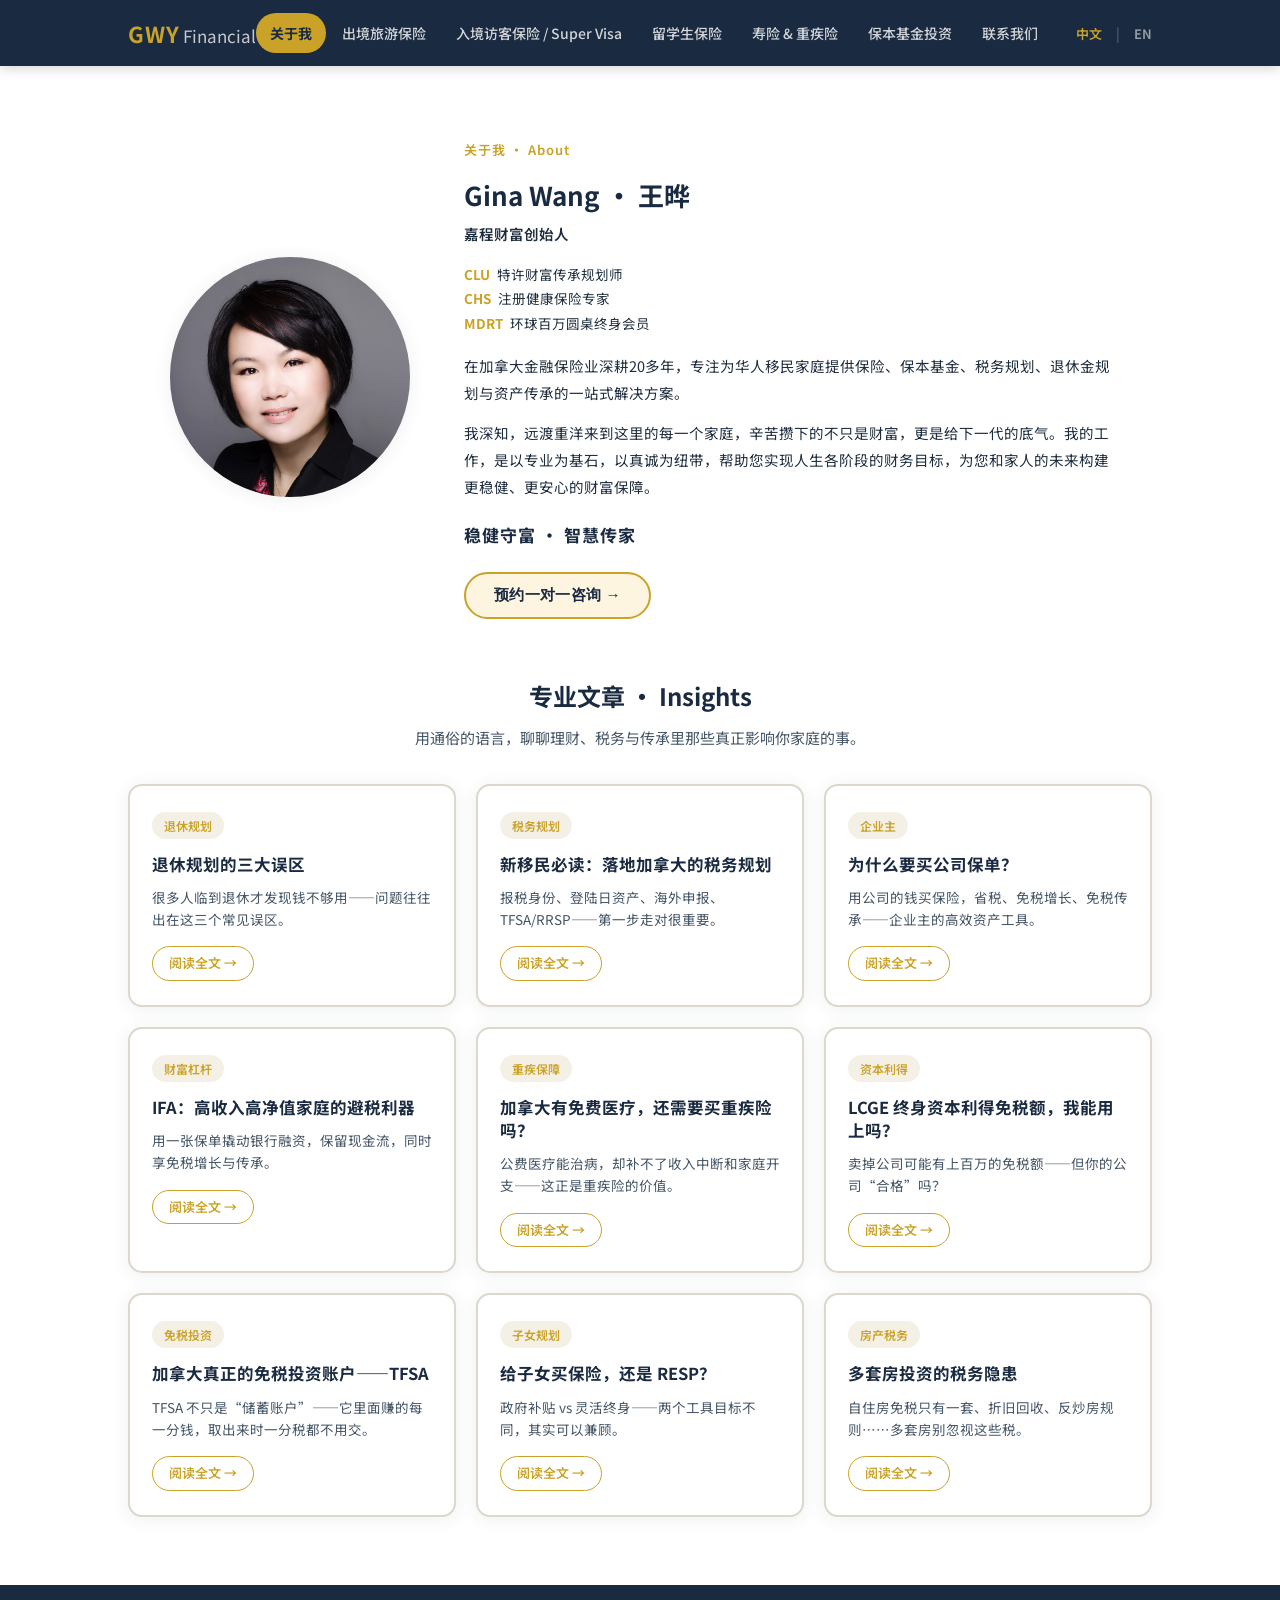
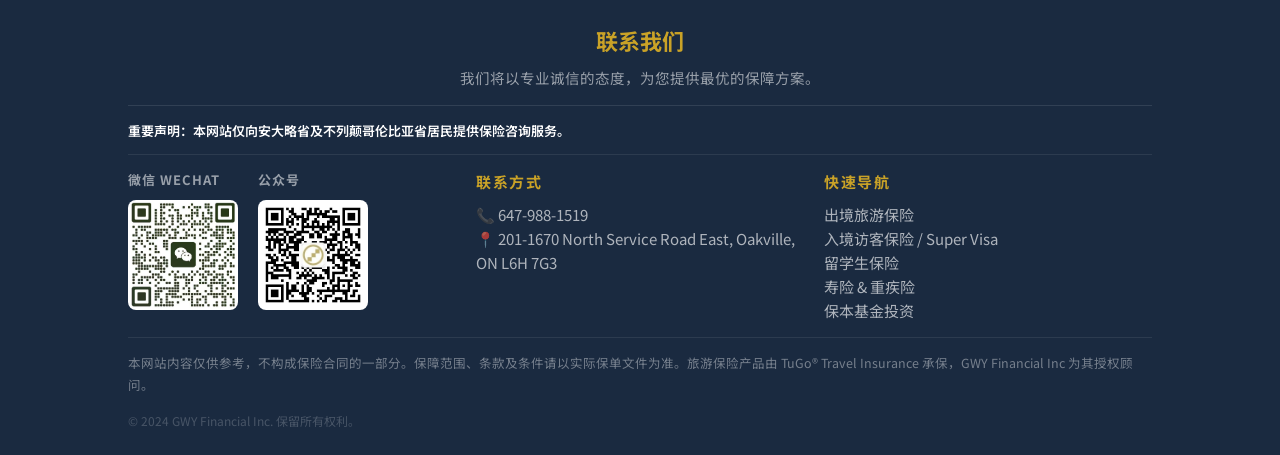
==== commit a77ad7e3: "专业文章 art7 由"定期寿险"改为"加拿大真正的免税投资账户——TFSA" - 卡片标签/标题/摘要 + 弹窗全文整体替换为 TFSA 科普文章 - 含 2026 额度 $7,000、累计 $10" ====
--- a/index.html
+++ b/index.html
@@ -118,9 +118,9 @@
         </div>
 
         <div class="article-tile" onclick="openModal('modal-art7')">
-          <div class="article-tag" data-i18n="about.art7.tag">家庭保障</div>
-          <h4 data-i18n="about.art7.t">每天一杯咖啡钱，给家人最大的保障</h4>
-          <p data-i18n="about.art7.p">定期寿险用最少的保费，撑起家庭最实在的安全网。</p>
+          <div class="article-tag" data-i18n="about.art7.tag">免税投资</div>
+          <h4 data-i18n="about.art7.t">加拿大真正的免税投资账户——TFSA</h4>
+          <p data-i18n="about.art7.p">TFSA 不只是“储蓄账户”——它里面赚的每一分钱，取出来时一分税都不用交。</p>
           <span class="tile-cta" data-i18n="about.art.cta">阅读全文 →</span>
         </div>
 
@@ -397,41 +397,46 @@
 
 <div class="modal" id="modal-art7" role="dialog" aria-modal="true">
   <div class="modal-header">
-    <h2 data-i18n="about.art7.t">每天一杯咖啡钱，给家人最大的保障</h2>
-    <button class="modal-close" onclick="closeModal()" aria-label="关闭">✕</button>
-  </div>
-  <div class="modal-body article-body">
-    <p class="article-lead">每天一杯咖啡的钱，可能就足以为家人撑起一张几十万的保障网——这就是定期寿险（Term Life）的魅力。</p>
-
-    <h4>什么是定期寿险？</h4>
-    <p>在你选定的期限内（如 10、20、30 年），若不幸身故，受益人将获得一笔<strong>免税</strong>赔偿金。它的特点是：<strong>保费低、保额高</strong>，专注做“纯保障”。</p>
-
-    <h4>为什么说“一杯咖啡钱”？</h4>
-    <ul>
-      <li>趁年轻、健康投保，保费可以非常低；</li>
-      <li>举例：30 多岁、健康的投保人，几十万的保额，每天可能只相当于一杯咖啡的花费；</li>
-      <li>用最少的钱，买到家庭最需要的那份安心。</li>
-    </ul>
-
-    <h4>这笔保障能做什么？</h4>
-    <p>一旦家庭经济支柱不在，赔付金可以：</p>
-    <ul>
-      <li>还清房贷、车贷，保住家庭的房子；</li>
-      <li>支付孩子的教育和成长费用；</li>
-      <li>覆盖几年的家庭日常开支，让家人有喘息和重新安排生活的时间。</li>
-    </ul>
-
-    <h4>谁最需要？</h4>
-    <ul>
-      <li>上有老下有小、收入是家庭主力；</li>
-      <li>背着房贷、车贷等长期负债；</li>
-      <li>预算有限，但想先把“万一”的风险兜住。</li>
-    </ul>
-
-    <h4>还有一个隐藏优势</h4>
-    <p>很多定期寿险可在一定年限内<strong>免体检转换</strong>为永久寿险——先用低保费锁定保障，将来需要时再升级，不必担心届时健康变化而无法投保。</p>
-
-    <p>一句话：定期寿险不是为自己买的，而是为了“万一我不在了，家人还能好好生活”而买的。</p>
+    <h2 data-i18n="about.art7.t">加拿大真正的免税投资账户——TFSA</h2>
+    <button class="modal-close" onclick="closeModal()" aria-label="关闭">✕</button>
+  </div>
+  <div class="modal-body article-body">
+    <p class="article-lead">很多人把 TFSA 当成“高息储蓄账户”，其实它是加拿大唯一真正“全程免税”的投资账户——账户里赚到的每一分钱，取出来时一分税都不用交。</p>
+
+    <h4>TFSA 到底是什么？</h4>
+    <p>TFSA 全称 <strong>Tax-Free Savings Account（免税储蓄账户）</strong>，2009 年推出。名字里的“储蓄”其实有误导——它更像一个“免税外壳”，里面不仅能放现金，还能放 GIC、股票、基金、ETF、债券等投资。</p>
+    <ul>
+      <li>用<strong>税后的钱</strong>供款；</li>
+      <li>账户内的<strong>利息、分红、资本利得全部免税</strong>；</li>
+      <li><strong>取款时也完全免税</strong>，且不计入收入、不影响 OAS/GIS 等福利。</li>
+    </ul>
+
+    <h4>2026 年能放多少？</h4>
+    <ul>
+      <li>2026 年度供款额度：<strong>$7,000</strong>（已连续第三年保持 $7,000）；</li>
+      <li>若你 <strong>1991 年或更早出生</strong>、自 2009 年起一直是加拿大税务居民、且从未供过款，累计额度最高可达 <strong>$109,000</strong>；</li>
+      <li>没用完的额度会自动累积到以后年度，不会作废。</li>
+    </ul>
+
+    <h4>最容易踩的坑：取款规则</h4>
+    <p>从 TFSA 取出的钱，要到<strong>下一个公历年的 1 月 1 日</strong>才会重新加回你的供款额度。很多人当年取出、又在同年补回，结果造成超额供款，被 CRA 按<strong>每月 1%</strong> 罚款。这是最常见的错误。</p>
+
+    <h4>谁最该把 TFSA 用好？</h4>
+    <ul>
+      <li>几乎每一位成年税务居民都该有一个；</li>
+      <li>收入处于较低税阶、RRSP 抵税效果有限的人；</li>
+      <li>需要灵活动用资金的人（应急金、买房首付、过渡资金）——取款免税且不限用途；</li>
+      <li>退休人士：TFSA 取款不计入收入，不会触发 OAS 退税（clawback）。</li>
+    </ul>
+
+    <h4>TFSA 还是 RRSP？一句话区别</h4>
+    <ul>
+      <li><strong>RRSP</strong>：供款时抵税、取款时计税，适合“现在高税阶、退休后低税阶”；</li>
+      <li><strong>TFSA</strong>：供款时不抵税，但增值和取款全免税、又灵活，适合长期免税增长与随时取用；</li>
+      <li>两者并非二选一，<strong>搭配使用</strong>往往最优。</li>
+    </ul>
+
+    <p>一句话：别让 TFSA 躺成一个“高息储蓄账户”——把它当成你最宝贵的“免税增长空间”用起来，长期复利的威力会让你惊讶。</p>
 
     <p class="article-disclaimer">※ 本文仅作一般信息参考，不构成具体的税务、法律或投资建议。请结合自身情况咨询专业顾问。</p>
   </div>
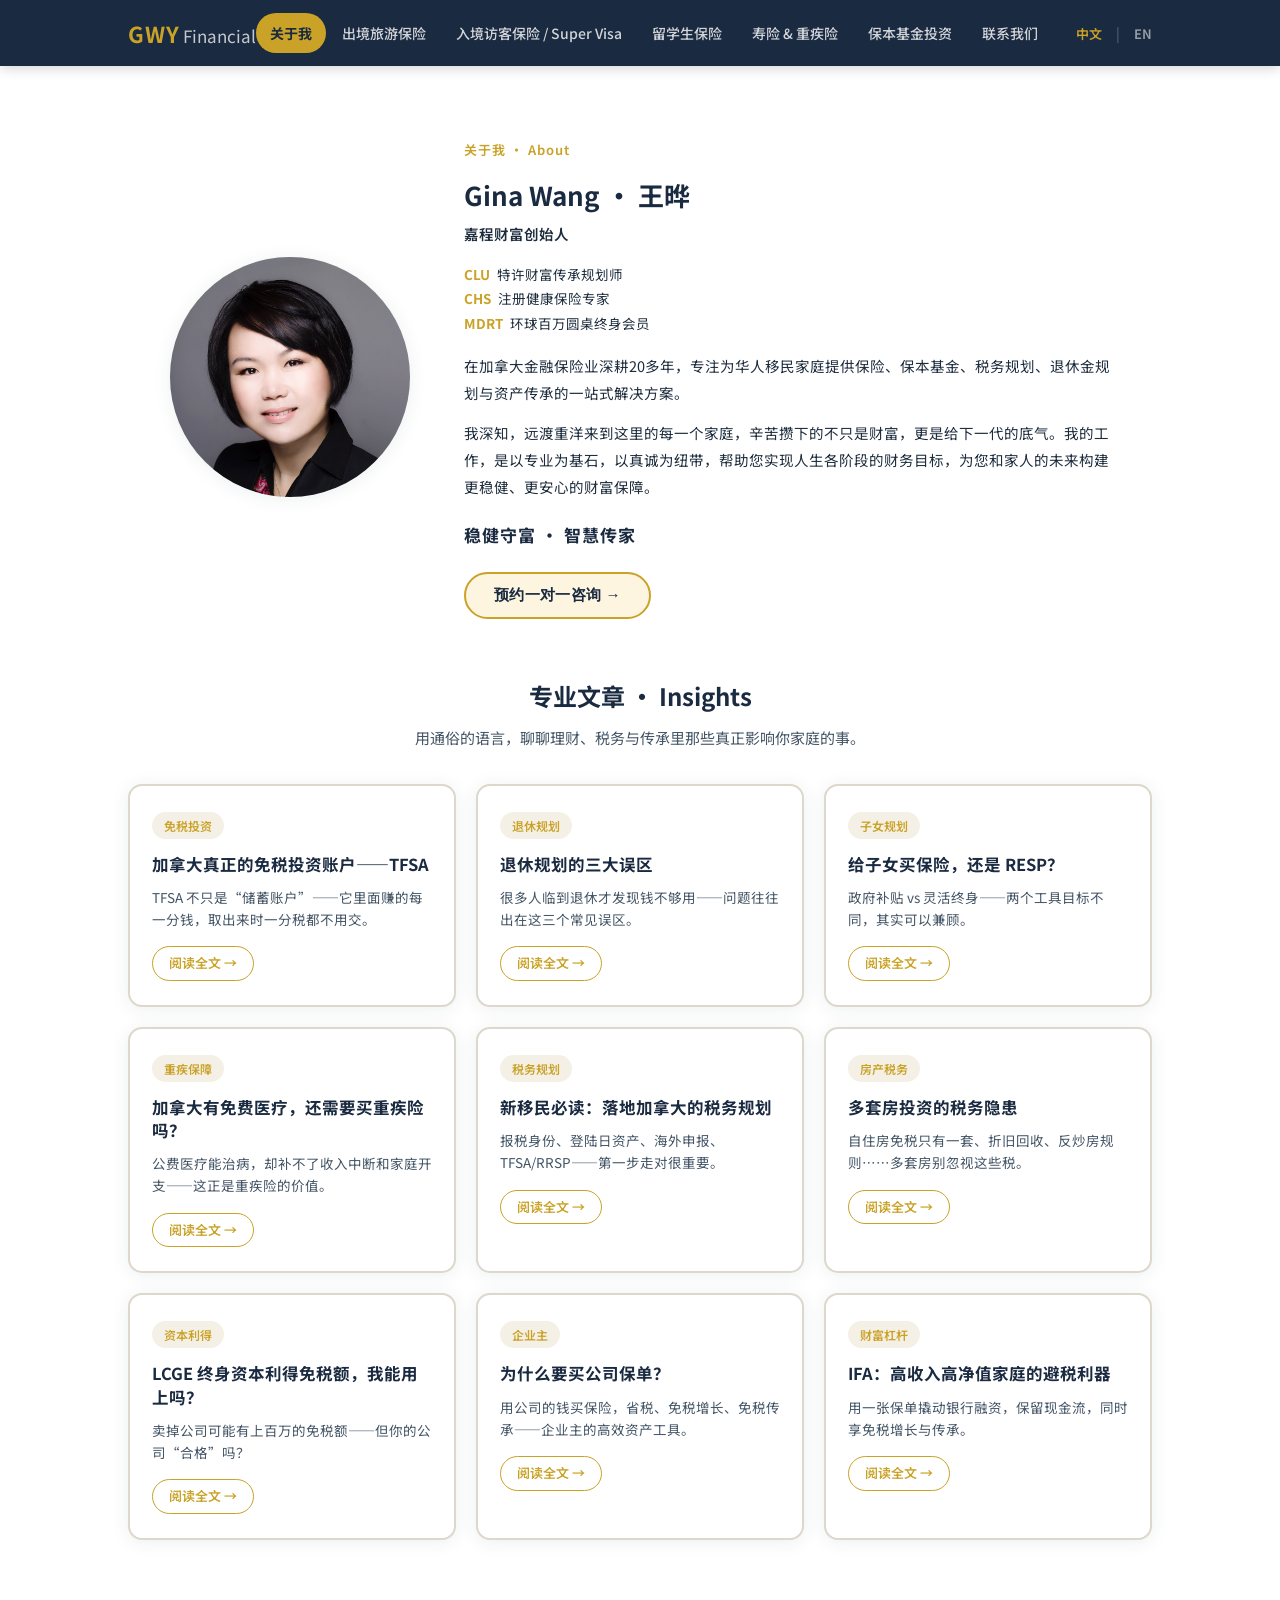
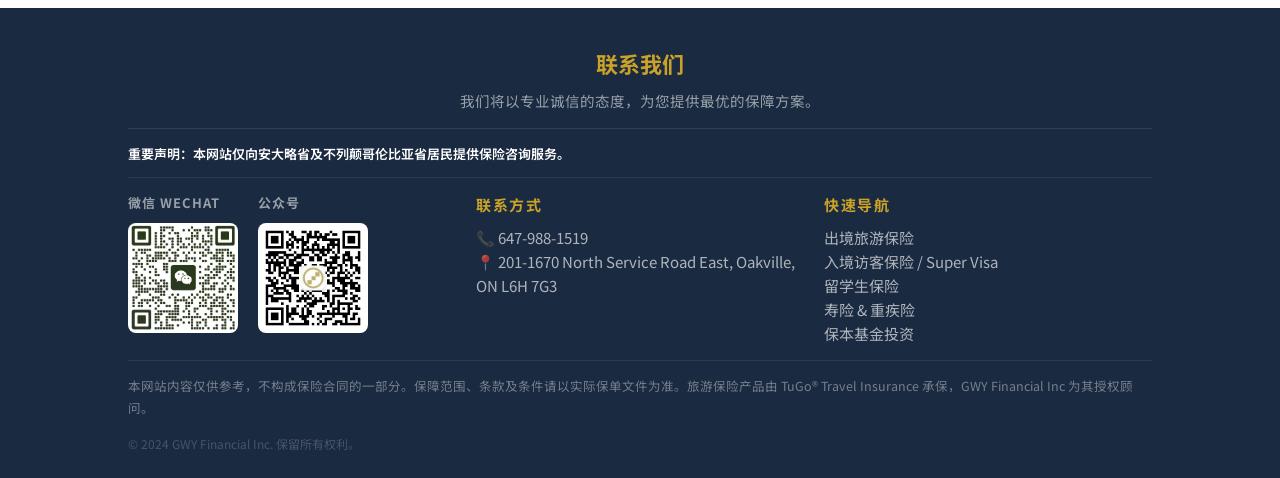
==== commit a814b154: "专业文章卡片重新排序：免税投资/退休/子女/重疾/税务/房产/LCGE/企业主/财富杠杆 Co-Authored-By: Claude Opus 4.8 <noreply@anthropic.com>" ====
--- a/index.html
+++ b/index.html
@@ -75,6 +75,13 @@
       <p class="section-sub" data-i18n="about.articles.sub">用通俗的语言，聊聊理财、税务与传承里那些真正影响你家庭的事。</p>
       <div class="article-cards-grid">
 
+        <div class="article-tile" onclick="openModal('modal-art7')">
+          <div class="article-tag" data-i18n="about.art7.tag">免税投资</div>
+          <h4 data-i18n="about.art7.t">加拿大真正的免税投资账户——TFSA</h4>
+          <p data-i18n="about.art7.p">TFSA 不只是“储蓄账户”——它里面赚的每一分钱，取出来时一分税都不用交。</p>
+          <span class="tile-cta" data-i18n="about.art.cta">阅读全文 →</span>
+        </div>
+
         <div class="article-tile" onclick="openModal('modal-art1')">
           <div class="article-tag" data-i18n="about.art1.tag">退休规划</div>
           <h4 data-i18n="about.art1.t">退休规划的三大误区</h4>
@@ -82,6 +89,20 @@
           <span class="tile-cta" data-i18n="about.art.cta">阅读全文 →</span>
         </div>
 
+        <div class="article-tile" onclick="openModal('modal-art8')">
+          <div class="article-tag" data-i18n="about.art8.tag">子女规划</div>
+          <h4 data-i18n="about.art8.t">给子女买保险，还是 RESP？</h4>
+          <p data-i18n="about.art8.p">政府补贴 vs 灵活终身——两个工具目标不同，其实可以兼顾。</p>
+          <span class="tile-cta" data-i18n="about.art.cta">阅读全文 →</span>
+        </div>
+
+        <div class="article-tile" onclick="openModal('modal-art5')">
+          <div class="article-tag" data-i18n="about.art5.tag">重疾保障</div>
+          <h4 data-i18n="about.art5.t">加拿大有免费医疗，还需要买重疾险吗？</h4>
+          <p data-i18n="about.art5.p">公费医疗能治病，却补不了收入中断和家庭开支——这正是重疾险的价值。</p>
+          <span class="tile-cta" data-i18n="about.art.cta">阅读全文 →</span>
+        </div>
+
         <div class="article-tile" onclick="openModal('modal-art2')">
           <div class="article-tag" data-i18n="about.art2.tag">税务规划</div>
           <h4 data-i18n="about.art2.t">新移民必读：落地加拿大的税务规划</h4>
@@ -89,6 +110,20 @@
           <span class="tile-cta" data-i18n="about.art.cta">阅读全文 →</span>
         </div>
 
+        <div class="article-tile" onclick="openModal('modal-art9')">
+          <div class="article-tag" data-i18n="about.art9.tag">房产税务</div>
+          <h4 data-i18n="about.art9.t">多套房投资的税务隐患</h4>
+          <p data-i18n="about.art9.p">自住房免税只有一套、折旧回收、反炒房规则……多套房别忽视这些税。</p>
+          <span class="tile-cta" data-i18n="about.art.cta">阅读全文 →</span>
+        </div>
+
+        <div class="article-tile" onclick="openModal('modal-art6')">
+          <div class="article-tag" data-i18n="about.art6.tag">资本利得</div>
+          <h4 data-i18n="about.art6.t">LCGE 终身资本利得免税额，我能用上吗？</h4>
+          <p data-i18n="about.art6.p">卖掉公司可能有上百万的免税额——但你的公司“合格”吗？</p>
+          <span class="tile-cta" data-i18n="about.art.cta">阅读全文 →</span>
+        </div>
+
         <div class="article-tile" onclick="openModal('modal-art3')">
           <div class="article-tag" data-i18n="about.art3.tag">企业主</div>
           <h4 data-i18n="about.art3.t">为什么要买公司保单？</h4>
@@ -100,41 +135,6 @@
           <div class="article-tag" data-i18n="about.art4.tag">财富杠杆</div>
           <h4 data-i18n="about.art4.t">IFA：高收入高净值家庭的避税利器</h4>
           <p data-i18n="about.art4.p">用一张保单撬动银行融资，保留现金流，同时享免税增长与传承。</p>
-          <span class="tile-cta" data-i18n="about.art.cta">阅读全文 →</span>
-        </div>
-
-        <div class="article-tile" onclick="openModal('modal-art5')">
-          <div class="article-tag" data-i18n="about.art5.tag">重疾保障</div>
-          <h4 data-i18n="about.art5.t">加拿大有免费医疗，还需要买重疾险吗？</h4>
-          <p data-i18n="about.art5.p">公费医疗能治病，却补不了收入中断和家庭开支——这正是重疾险的价值。</p>
-          <span class="tile-cta" data-i18n="about.art.cta">阅读全文 →</span>
-        </div>
-
-        <div class="article-tile" onclick="openModal('modal-art6')">
-          <div class="article-tag" data-i18n="about.art6.tag">资本利得</div>
-          <h4 data-i18n="about.art6.t">LCGE 终身资本利得免税额，我能用上吗？</h4>
-          <p data-i18n="about.art6.p">卖掉公司可能有上百万的免税额——但你的公司“合格”吗？</p>
-          <span class="tile-cta" data-i18n="about.art.cta">阅读全文 →</span>
-        </div>
-
-        <div class="article-tile" onclick="openModal('modal-art7')">
-          <div class="article-tag" data-i18n="about.art7.tag">免税投资</div>
-          <h4 data-i18n="about.art7.t">加拿大真正的免税投资账户——TFSA</h4>
-          <p data-i18n="about.art7.p">TFSA 不只是“储蓄账户”——它里面赚的每一分钱，取出来时一分税都不用交。</p>
-          <span class="tile-cta" data-i18n="about.art.cta">阅读全文 →</span>
-        </div>
-
-        <div class="article-tile" onclick="openModal('modal-art8')">
-          <div class="article-tag" data-i18n="about.art8.tag">子女规划</div>
-          <h4 data-i18n="about.art8.t">给子女买保险，还是 RESP？</h4>
-          <p data-i18n="about.art8.p">政府补贴 vs 灵活终身——两个工具目标不同，其实可以兼顾。</p>
-          <span class="tile-cta" data-i18n="about.art.cta">阅读全文 →</span>
-        </div>
-
-        <div class="article-tile" onclick="openModal('modal-art9')">
-          <div class="article-tag" data-i18n="about.art9.tag">房产税务</div>
-          <h4 data-i18n="about.art9.t">多套房投资的税务隐患</h4>
-          <p data-i18n="about.art9.p">自住房免税只有一套、折旧回收、反炒房规则……多套房别忽视这些税。</p>
           <span class="tile-cta" data-i18n="about.art.cta">阅读全文 →</span>
         </div>
 
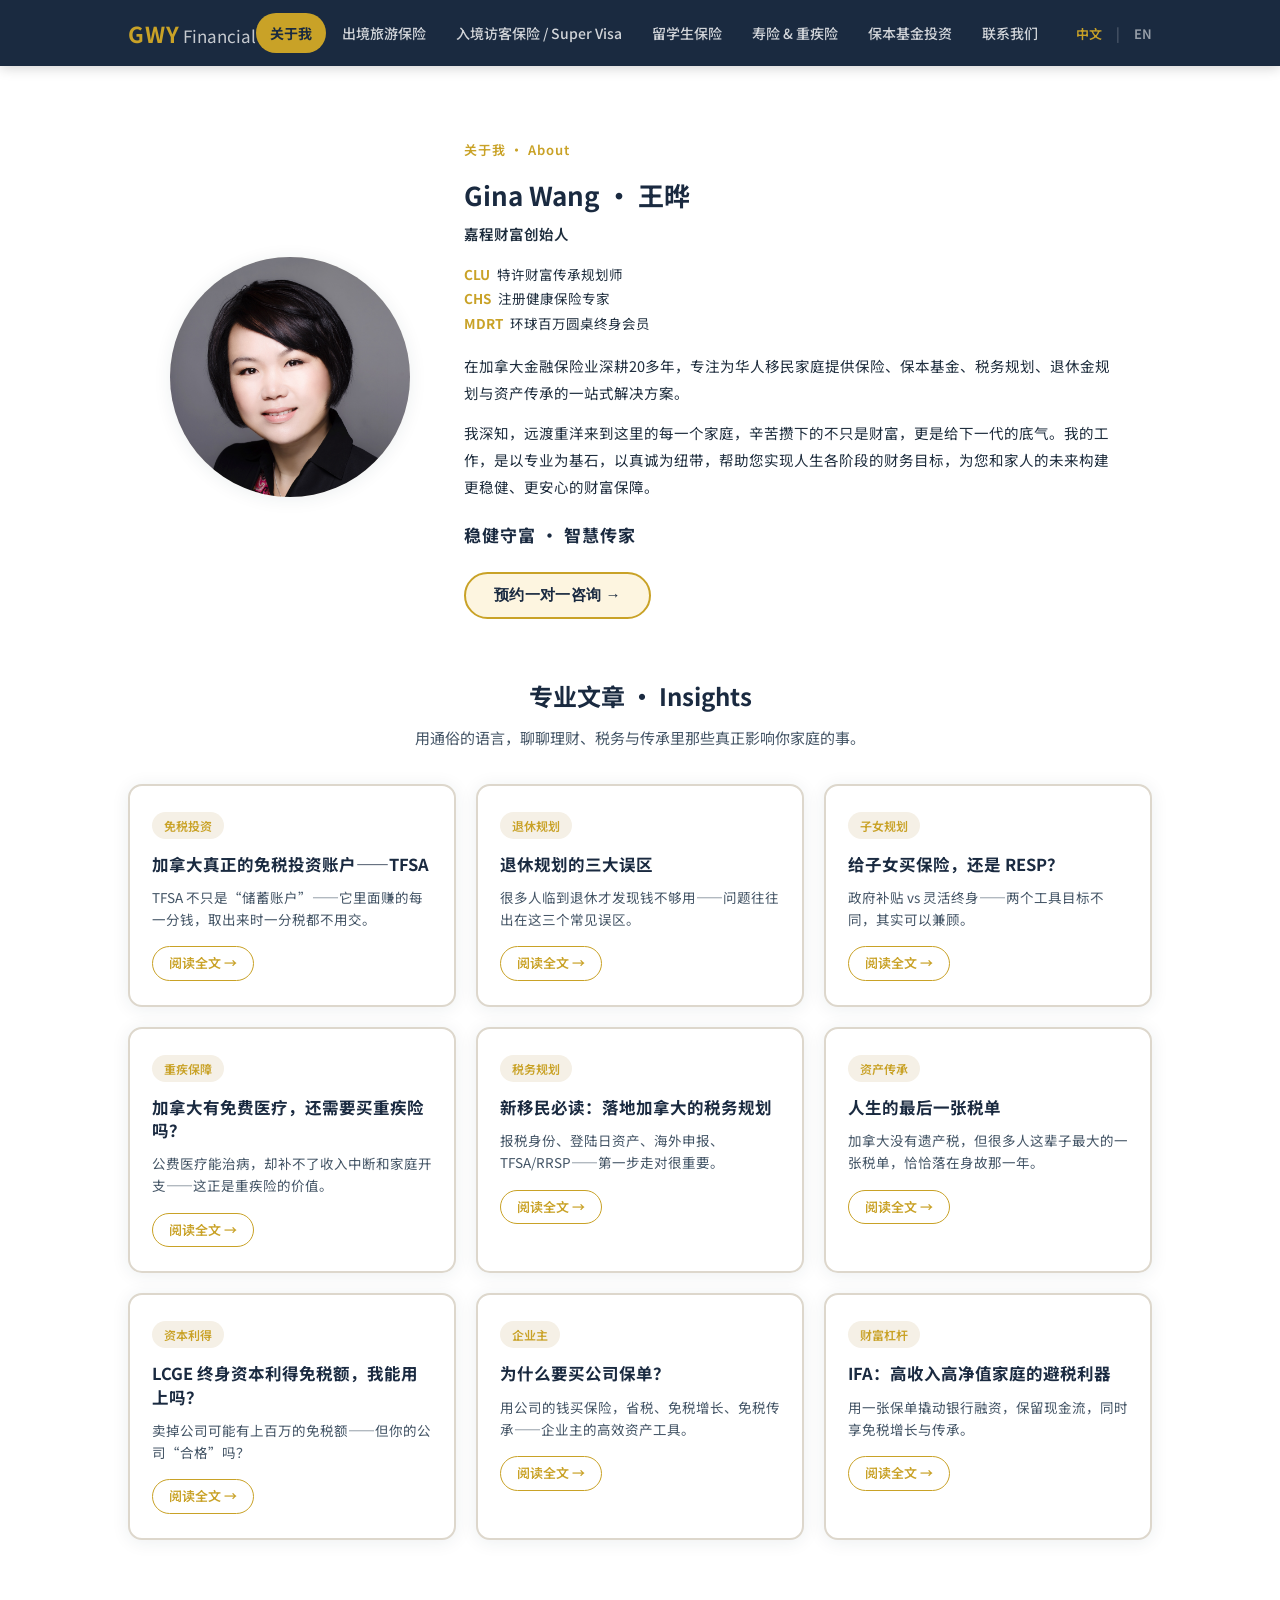
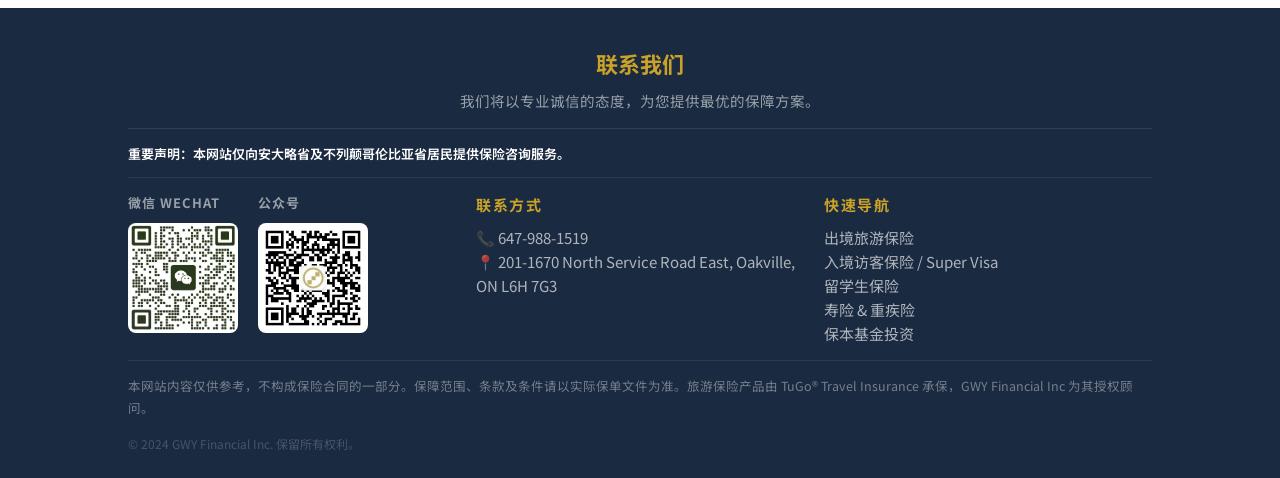
==== commit a344feac: "专业文章 art9 由"多套房投资的税务隐患"改为"人生的最后一张税单" - 卡片标签改为"资产传承"，弹窗全文替换为身故视同处置(deemed disposition)科普 - 含资本增值、RRSP" ====
--- a/index.html
+++ b/index.html
@@ -111,9 +111,9 @@
         </div>
 
         <div class="article-tile" onclick="openModal('modal-art9')">
-          <div class="article-tag" data-i18n="about.art9.tag">房产税务</div>
-          <h4 data-i18n="about.art9.t">多套房投资的税务隐患</h4>
-          <p data-i18n="about.art9.p">自住房免税只有一套、折旧回收、反炒房规则……多套房别忽视这些税。</p>
+          <div class="article-tag" data-i18n="about.art9.tag">资产传承</div>
+          <h4 data-i18n="about.art9.t">人生的最后一张税单</h4>
+          <p data-i18n="about.art9.p">加拿大没有遗产税，但很多人这辈子最大的一张税单，恰恰落在身故那一年。</p>
           <span class="tile-cta" data-i18n="about.art.cta">阅读全文 →</span>
         </div>
 
@@ -476,42 +476,45 @@
 
 <div class="modal" id="modal-art9" role="dialog" aria-modal="true">
   <div class="modal-header">
-    <h2 data-i18n="about.art9.t">多套房投资的税务隐患</h2>
-    <button class="modal-close" onclick="closeModal()" aria-label="关闭">✕</button>
-  </div>
-  <div class="modal-body article-body">
-    <p class="article-lead">华人家庭爱以房产置业、投资，但“多套房”背后藏着不少容易被忽略的税务隐患。往往卖之前才发现，已经晚了。</p>
-
-    <h4>1. 自住房免税，只有一套</h4>
-    <p>“自住房资本利得豁免（PRE）”每个家庭每年只能指定<strong>一套</strong>房产享受免税。第二套、第三套出售时，增值部分要缴资本利得税。</p>
-
-    <h4>2. 出租房：资本利得 + 折旧回收</h4>
-    <ul>
-      <li>出售出租房时，增值的一部分要计入<strong>应税收入</strong>；</li>
-      <li>若你过去申报过房屋折旧（CCA），出售时还要做“折旧回收（Recapture）”，把之前抵扣的折旧补回来计税。</li>
-    </ul>
-
-    <h4>3. 频繁买卖可能被当成“生意”</h4>
-    <ul>
-      <li>短期买卖、装修转手（flipping）可能被 CRA 认定为<strong>经营收入</strong>，100% 计税，还可能涉及 GST/HST；</li>
-      <li>自 2023 年起的“反炒房规则”：持有不足 12 个月就出售的住宅，通常直接按营业收入征税（搬迁、离婚等特殊情形可豁免）。</li>
-    </ul>
-
-    <h4>4. 传承时的“视同出售”</h4>
-    <p>人离世时，名下房产被视同按市价处分，多套房可能一次性触发大笔资本利得税，给继承人带来现金压力。</p>
-
-    <h4>5. 海外房产也要申报</h4>
-    <p>持有成本超过 CAD $100,000 的海外房产，每年需申报 T1135；将来出售同样涉及加拿大税。</p>
-
-    <h4>几点建议</h4>
-    <ul>
-      <li>买入前就规划<strong>持有结构</strong>（个人 / 公司 / 信托）；</li>
-      <li>保留装修与持有成本凭证；</li>
-      <li>合理安排自住房的指定年份；</li>
-      <li>提前为传承可能产生的税款准备流动性（如人寿保险）。</li>
-    </ul>
-
-    <p>一句话：多套房的税，往往不在“买”时，而在“卖”和“传”时——提前规划才省心。</p>
+    <h2 data-i18n="about.art9.t">人生的最后一张税单</h2>
+    <button class="modal-close" onclick="closeModal()" aria-label="关闭">✕</button>
+  </div>
+  <div class="modal-body article-body">
+    <p class="article-lead">加拿大没有“遗产税”，但这并不代表你走的时候不用交税——事实上，很多人这辈子最大的一张税单，恰恰落在身故的那一年。</p>
+
+    <h4>为什么会有“最后一张税单”？</h4>
+    <p>加拿大税法规定，人在身故时，税务上被<strong>视同把名下几乎所有资产按公平市价变卖了一次</strong>（Deemed Disposition，视同处置），由此产生的税要在你最后一年的报税表上结清。主要包括：</p>
+    <ul>
+      <li>投资、股票、基金、出租房等的<strong>资本增值</strong>——增值部分的一半计入当年应税收入；</li>
+      <li>RRSP / RRIF 的<strong>全部余额</strong>——一次性计入当年收入，可能瞬间被推到最高税阶；</li>
+      <li>公司股份、海外资产同样适用。</li>
+    </ul>
+
+    <h4>这张税单可能有多大？</h4>
+    <p>举个例子：一套增值 80 万的出租房，加上 50 万的 RRSP/RRIF，再加一些投资账户——叠加起来，可能在身故当年产生几十万的税款；而且 RRSP/RRIF 全额计入收入，往往直接落到最高边际税率。</p>
+
+    <h4>哪些可以免或缓？</h4>
+    <ul>
+      <li><strong>自住房</strong>：一个家庭一套自住房的增值免税；</li>
+      <li><strong>配偶顺延（Spousal Rollover）</strong>：资产留给配偶，可把这笔税递延到第二位配偶身故时；</li>
+      <li>但“递延”不等于“免除”——到第二代手上时，这笔账迟早要结。</li>
+    </ul>
+
+    <h4>真正的难题：钱从哪来？</h4>
+    <p>税局要的是<strong>现金</strong>，而你的财富可能锁在房子、RRSP、公司股份里。继承人为了交税，常被迫：</p>
+    <ul>
+      <li>在不合适的时机贱价急售房产或投资；</li>
+      <li>损失本可继续增值的空间，甚至让家族资产缩水。</li>
+    </ul>
+
+    <h4>常见的解法</h4>
+    <ul>
+      <li>用<strong>人寿保险</strong>“对冲”这张税单：用相对较小的保费，换一笔身故时免税到账的赔偿金，正好用来交税，让家人保住房子和资产、不被迫贱卖；</li>
+      <li>提前做传承规划：配偶顺延、信托、慈善捐赠抵税等工具组合；</li>
+      <li>越早规划，选择越多、成本越低。</li>
+    </ul>
+
+    <p>一句话：加拿大虽无遗产税，但“视同变现”这张最后的税单真实存在。提前规划，才能让你辛苦攒下的财富完整地传给下一代，而不是先交给税局。</p>
 
     <p class="article-disclaimer">※ 本文仅作一般信息参考，不构成具体的税务、法律或投资建议。请结合自身情况咨询专业顾问。</p>
   </div>
